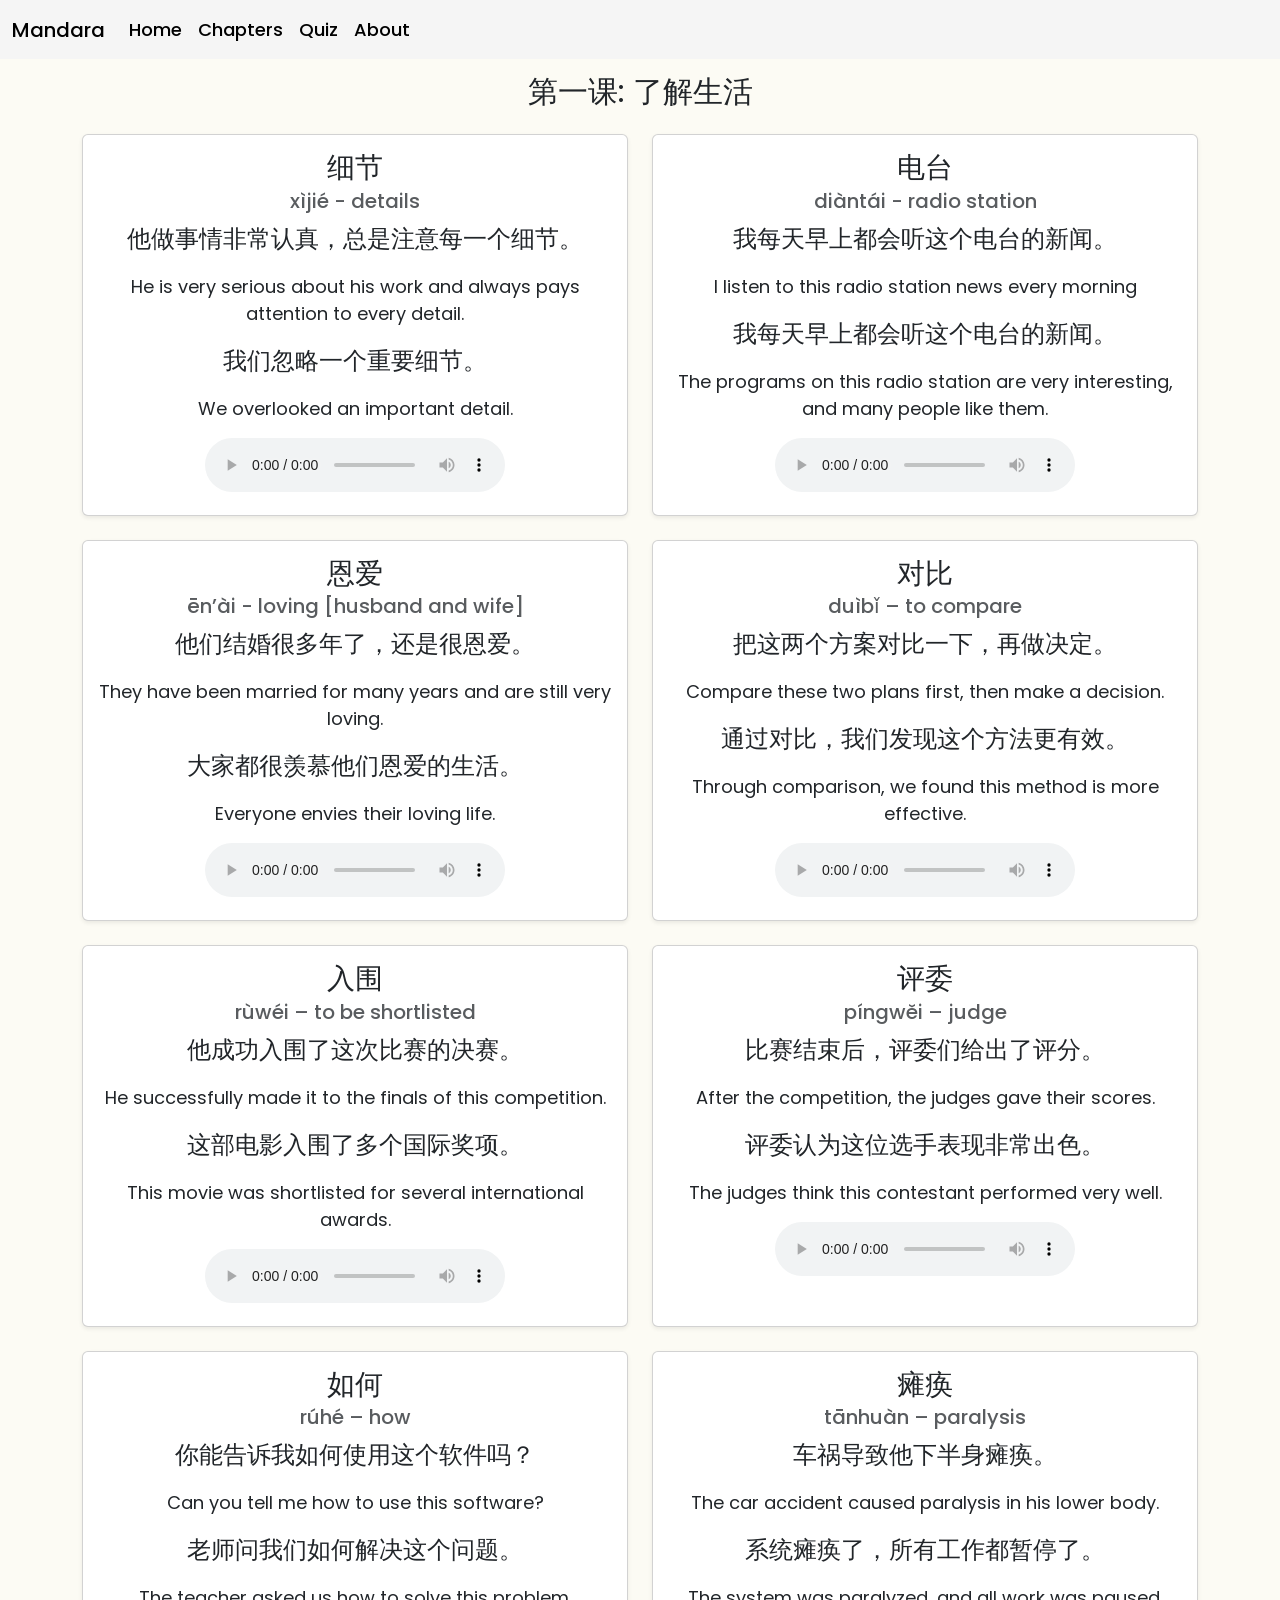
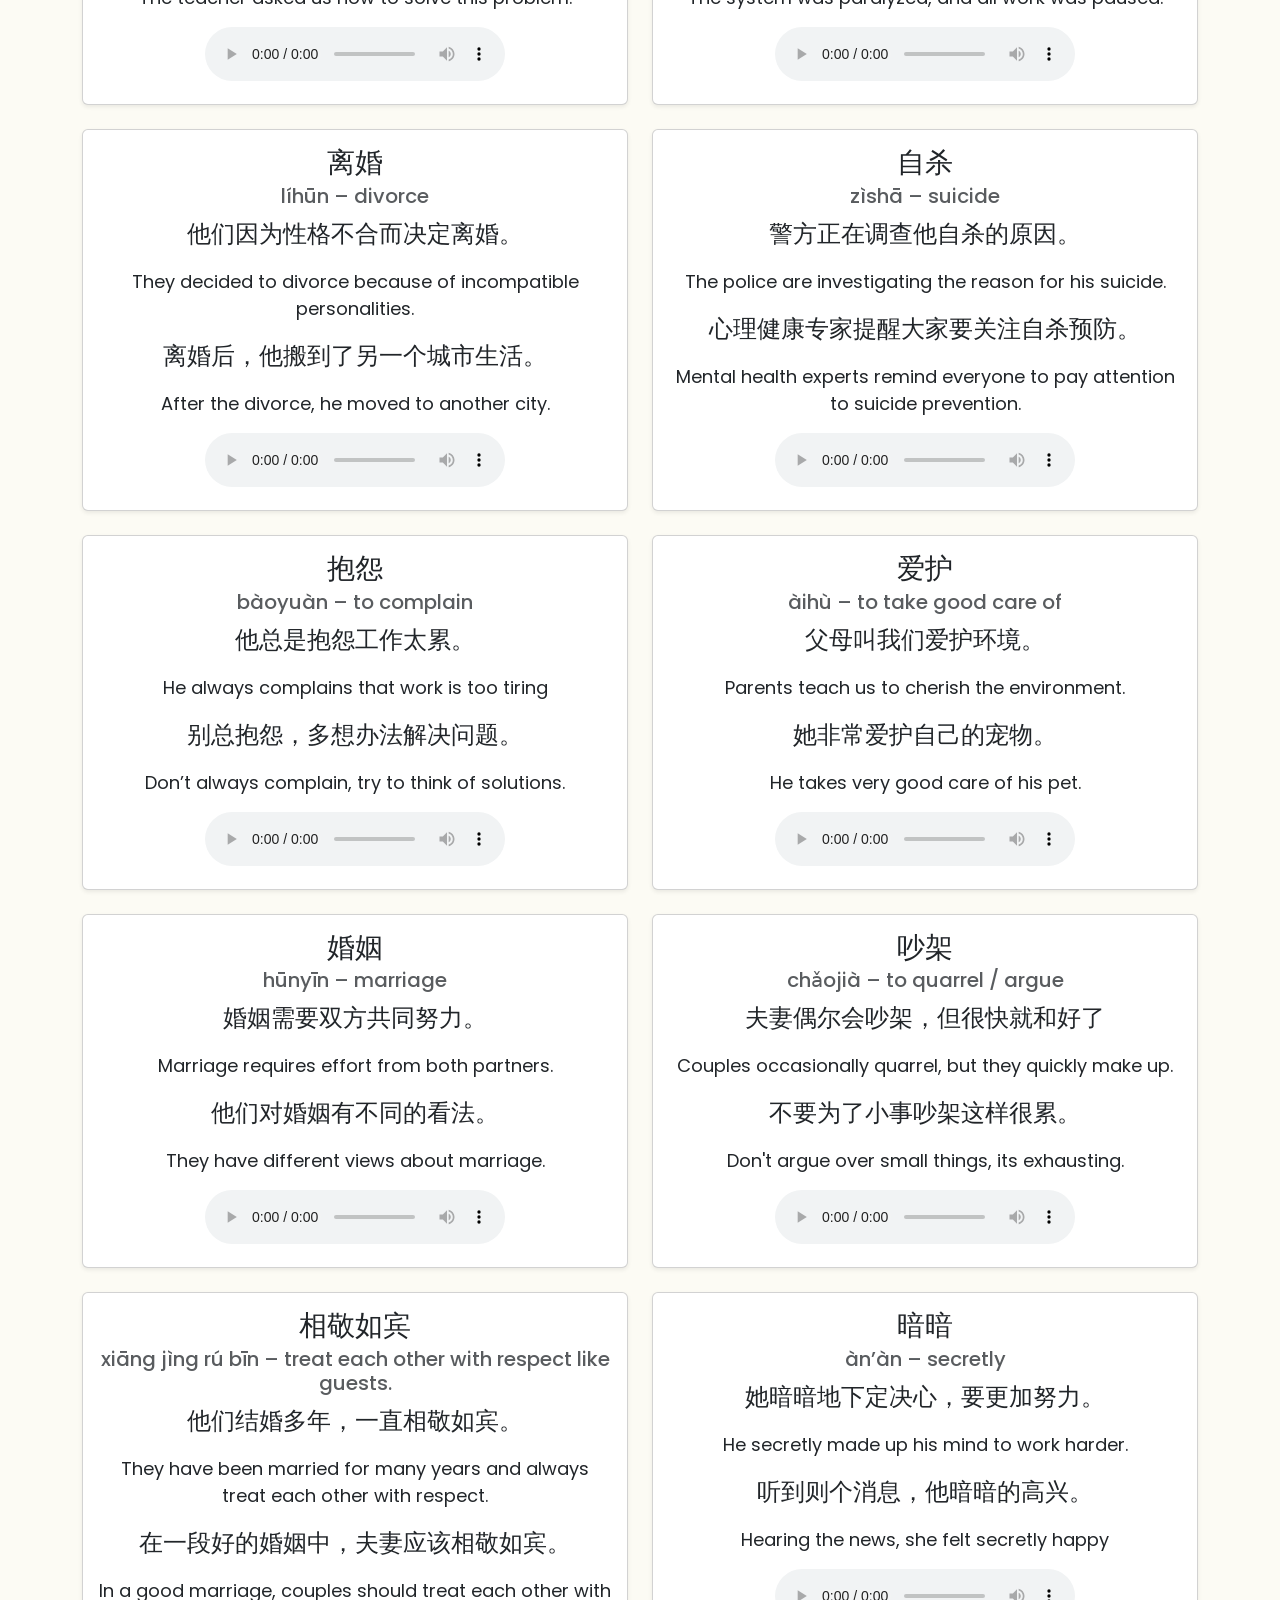
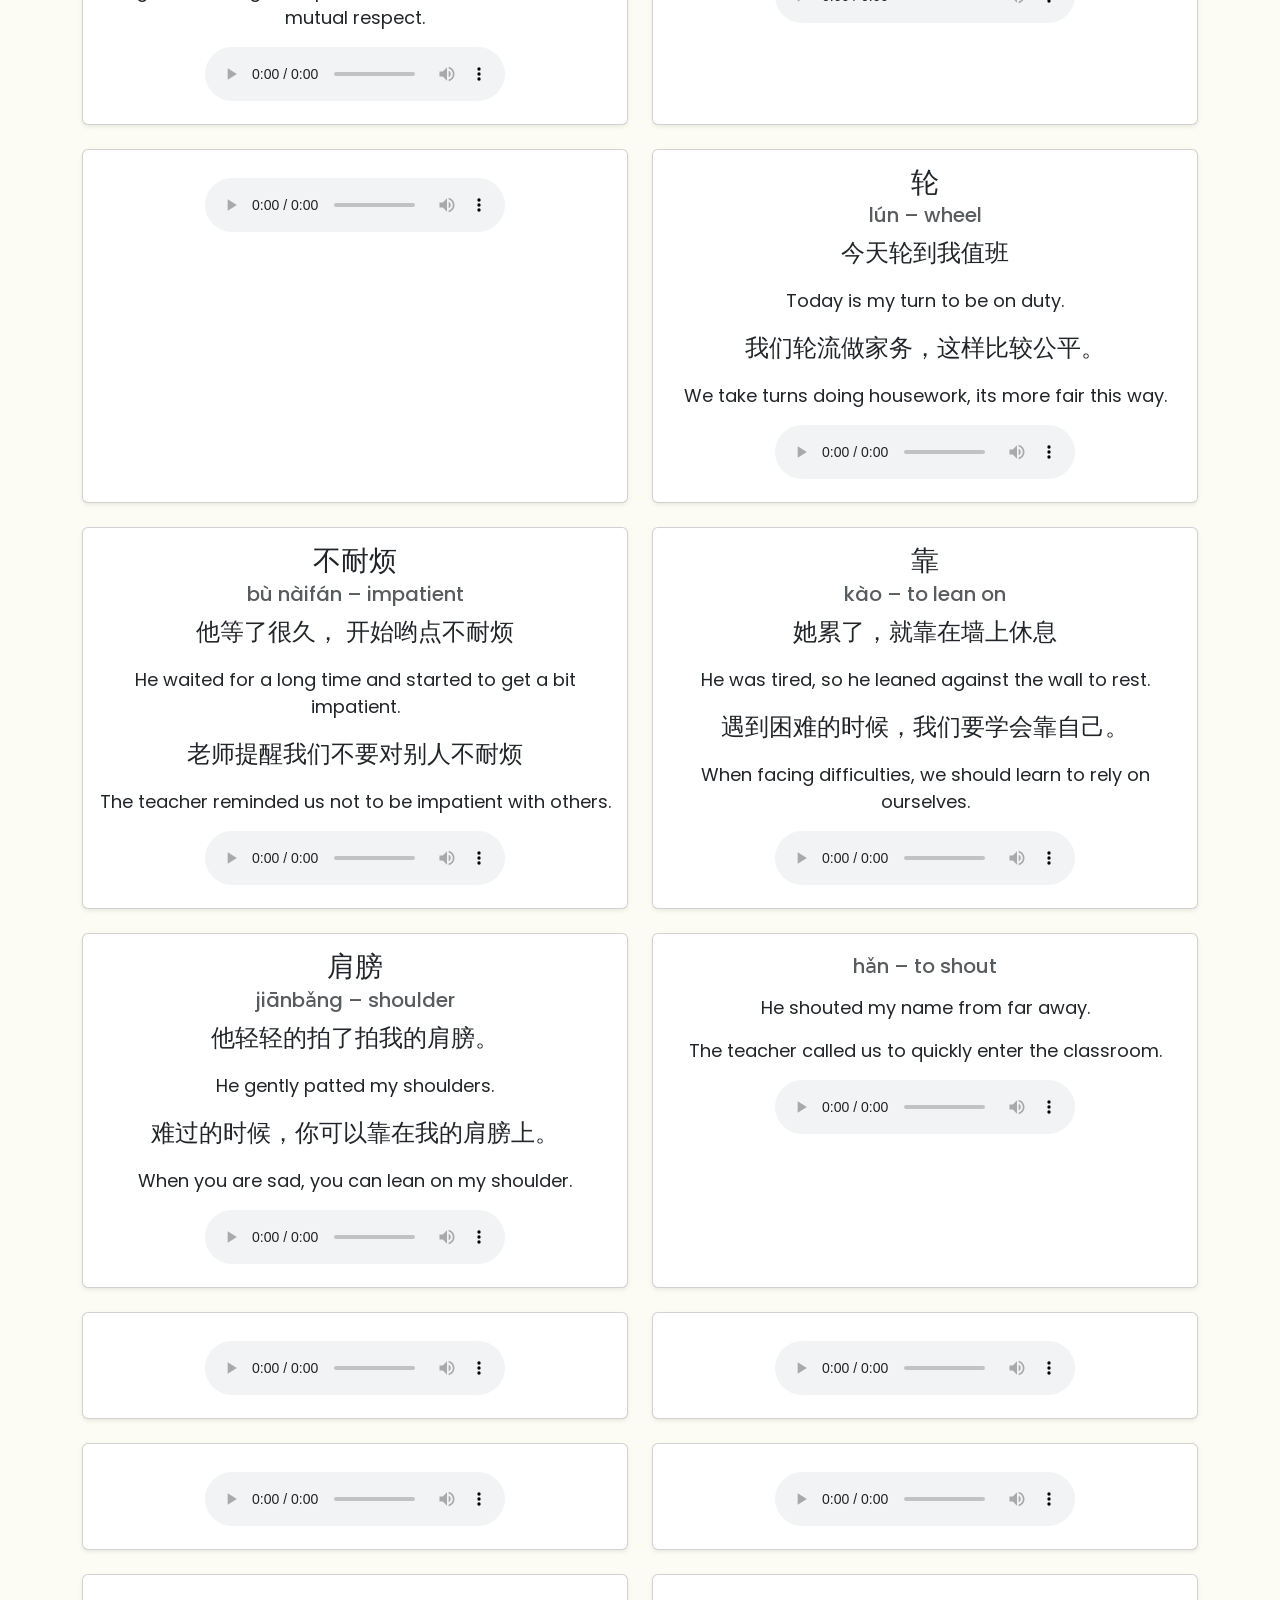
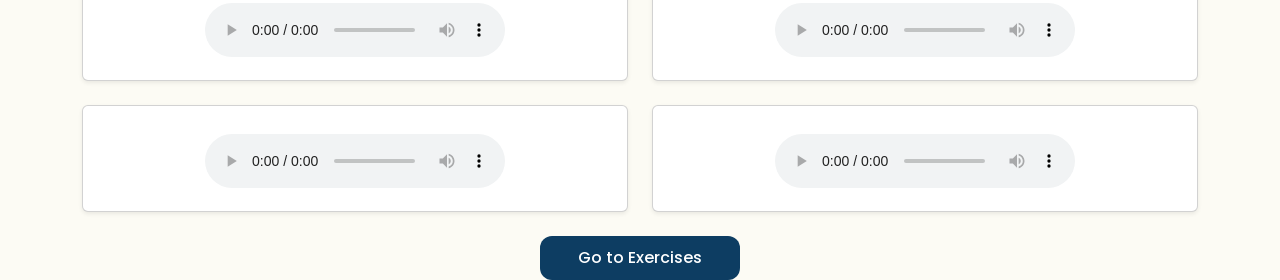
==== chapter one.html @ 46130cd1 "Initial commit" ====
<!DOCTYPE html>
<html lang="en">
<head>
    <meta charset="UTF-8">
    <meta name="viewport" content="width=device-width, initial-scale=1.0">
    <title>Chapter 1 | Mandara</title>
    <link rel="stylesheet" href="./style.css">
    <link href="https://cdn.jsdelivr.net/npm/bootstrap@5.3.8/dist/css/bootstrap.min.css" rel="stylesheet" 
    integrity="sha384-sRIl4kxILFvY47J16cr9ZwB07vP4J8+LH7qKQnuqkuIAvNWLzeN8tE5YBujZqJLB" crossorigin="anonymous">
    <link href="https://fonts.googleapis.com/css2?family=Noto+Sans+SC&display=swap" rel="stylesheet">
    <link href="https://fonts.googleapis.com/css2?family=Poppins:wght@400;500&display=swap" rel="stylesheet">
</head>
<body>

    <nav class="navbar navbar-expand-lg">
  <div class="container-fluid">
    <a class="navbar-brand" href="#">Mandara</a>
    <button class="navbar-toggler" type="button" data-bs-toggle="collapse" data-bs-target="#navbarNavAltMarkup" aria-controls="navbarNavAltMarkup" aria-expanded="false" aria-label="Toggle navigation">
      <span class="navbar-toggler-icon"></span>
    </button>
    <div class="collapse navbar-collapse" id="navbarNavAltMarkup">
      <div class="navbar-nav">
        <a class="nav-link active" aria-current="page" href="./main page.html">Home</a>
        <a class="nav-link" href="./Chapters page.html">Chapters</a>
        <a class="nav-link" href="#">Quiz</a>
        <a class="nav-link" href="#">About</a>
      </div>
    </div>
  </div>
</nav>

<h1 class = "chapter-title">第一课:  了解生活</h1>
    <div class="container my-4">
  <div class="row row-cols-1 row-cols-md-2 g-4">

    <!-- Card 1 -->
    <div class="col">
      <div class="card h-100 shadow-sm">
        <div class="card-body text-center">
          <h2 class="card-title hanzi">细节</h2>
          <h5 class="card-subtitle mb-2 text-muted">xìjié - details</h5>
          <p class="card-text">他做事情非常认真，总是注意每一个细节。</p>
          <p class="card-text translation">He is very serious about his work and always pays attention to every detail.</p>
          <p class="card-text">我们忽略一个重要细节。</p>
          <p class="card-text translation">We overlooked an important detail.</p>

          <audio controls>
            <source src="audio/lvxing.mp3" type="audio/mpeg">
          </audio>
        </div>
      </div>
    </div>

    <!-- Card 2 -->
    <div class="col">
      <div class="card h-100 shadow-sm">
        <div class="card-body text-center">
          <h2 class="card-title hanzi">电台</h2>
          <h5 class="card-subtitle mb-2 text-muted">diàntái - radio station</h5>
          <p class="card-text">我每天早上都会听这个电台的新闻。</p>
          <p class="card-text translation">I listen to this radio station news every morning</p>
          <p class="card-text">我每天早上都会听这个电台的新闻。</p>
          <p class="card-text translation">The programs on this radio station are very interesting, and many people like them.</p>
          <audio controls>
            <source src="audio/pengyou.mp3" type="audio/mpeg">
          </audio>
        </div>
      </div>
    </div>

    <div class="col">
      <div class="card h-100 shadow-sm">
        <div class="card-body text-center">
          <h2 class="card-title hanzi">恩爱</h2>
          <h5 class="card-subtitle mb-2 text-muted">ēn’ài - loving [husband and wife]</h5>
          <p class="card-text">他们结婚很多年了，还是很恩爱。</p>
          <p class="card-text translation">They have been married for many years and are still very loving.</p>
          <p class="card-text">大家都很羡慕他们恩爱的生活。</p>
          <p class="card-text translation">Everyone envies their loving life.</p>
          <audio controls>
            <source src="audio/pengyou.mp3" type="audio/mpeg">
          </audio>
        </div>
      </div>
    </div>

    <div class="col">
      <div class="card h-100 shadow-sm">
        <div class="card-body text-center">
          <h2 class="card-title hanzi">对比</h2>
          <h5 class="card-subtitle mb-2 text-muted">duìbǐ – to compare</h5>
          <p class="card-text">把这两个方案对比一下，再做决定。</p>
          <p class="card-text translation">Compare these two plans first, then make a decision.</p>
          <p class="card-text">通过对比，我们发现这个方法更有效。</p>
          <p class="card-text translation">Through comparison, we found this method is more effective.</p>
          <audio controls>
            <source src="audio/pengyou.mp3" type="audio/mpeg">
          </audio>
        </div>
      </div>
    </div>

    <div class="col">
      <div class="card h-100 shadow-sm">
        <div class="card-body text-center">
          <h2 class="card-title hanzi">入围</h2>
          <h5 class="card-subtitle mb-2 text-muted">rùwéi – to be shortlisted</h5>
          <p class="card-text">他成功入围了这次比赛的决赛。</p>
          <p class="card-text translation">He successfully made it to the finals of this competition.</p>
          <p class="card-text">这部电影入围了多个国际奖项。</p>
          <p class="card-text translation">This movie was shortlisted for several international awards.</p>
          <audio controls>
            <source src="audio/pengyou.mp3" type="audio/mpeg">
          </audio>
        </div>
      </div>
    </div>

    <div class="col">
      <div class="card h-100 shadow-sm">
        <div class="card-body text-center">
          <h2 class="card-title hanzi">评委</h2>
          <h5 class="card-subtitle mb-2 text-muted">píngwěi – judge</h5>
          <p class="card-text">比赛结束后，评委们给出了评分。</p>
          <p class="card-text translation">After the competition, the judges gave their scores.</p>
          <p class="card-text">评委认为这位选手表现非常出色。</p>
          <p class="card-text translation">The judges think this contestant performed very well.</p>
          <audio controls>
            <source src="audio/pengyou.mp3" type="audio/mpeg">
          </audio>
        </div>
      </div>
    </div>

    <div class="col">
      <div class="card h-100 shadow-sm">
        <div class="card-body text-center">
          <h2 class="card-title hanzi">如何</h2>
          <h5 class="card-subtitle mb-2 text-muted">rúhé – how</h5>
          <p class="card-text">你能告诉我如何使用这个软件吗？</p>
          <p class="card-text translation">Can you tell me how to use this software?</p>
          <p class="card-text">老师问我们如何解决这个问题。</p>
          <p class="card-text translation">The teacher asked us how to solve this problem.</p>
          <audio controls>
            <source src="audio/pengyou.mp3" type="audio/mpeg">
          </audio>
        </div>
      </div>
    </div>

    <div class="col">
      <div class="card h-100 shadow-sm">
        <div class="card-body text-center">
          <h2 class="card-title hanzi">瘫痪</h2>
          <h5 class="card-subtitle mb-2 text-muted">tānhuàn – paralysis</h5>
          <p class="card-text">车祸导致他下半身瘫痪。</p>
          <p class="card-text translation">The car accident caused paralysis in his lower body.</p>
          <p class="card-text">系统瘫痪了，所有工作都暂停了。</p>
          <p class="card-text translation">The system was paralyzed, and all work was paused.</p>
          <audio controls>
            <source src="audio/pengyou.mp3" type="audio/mpeg">
          </audio>
        </div>
      </div>
    </div>

    <div class="col">
      <div class="card h-100 shadow-sm">
        <div class="card-body text-center">
          <h2 class="card-title hanzi">离婚</h2>
          <h5 class="card-subtitle mb-2 text-muted">líhūn – divorce</h5>
          <p class="card-text">他们因为性格不合而决定离婚。</p>
          <p class="card-text translation">They decided to divorce because of incompatible personalities.</p>
          <p class="card-text">离婚后，他搬到了另一个城市生活。</p>
          <p class="card-text translation">After the divorce, he moved to another city.</p>
          <audio controls>
            <source src="audio/pengyou.mp3" type="audio/mpeg">
          </audio>
        </div>
      </div>
    </div>

    <div class="col">
      <div class="card h-100 shadow-sm">
        <div class="card-body text-center">
          <h2 class="card-title hanzi">自杀</h2>
          <h5 class="card-subtitle mb-2 text-muted">zìshā – suicide</h5>
          <p class="card-text">警方正在调查他自杀的原因。</p>
          <p class="card-text translation">The police are investigating the reason for his suicide.</p>
          <p class="card-text">心理健康专家提醒大家要关注自杀预防。</p>
          <p class="card-text translation">Mental health experts remind everyone to pay attention to suicide prevention.</p>
          <audio controls>
            <source src="audio/pengyou.mp3" type="audio/mpeg">
          </audio>
        </div>
      </div>
    </div>

    <div class="col">
      <div class="card h-100 shadow-sm">
        <div class="card-body text-center">
          <h2 class="card-title hanzi">抱怨</h2>
          <h5 class="card-subtitle mb-2 text-muted">bàoyuàn – to complain</h5>
          <p class="card-text">他总是抱怨工作太累。</p>
          <p class="card-text translation">He always complains that work is too tiring</p>
          <p class="card-text">别总抱怨，多想办法解决问题。</p>
          <p class="card-text translation">Don’t always complain, try to think of solutions.</p>
          <audio controls>
            <source src="audio/pengyou.mp3" type="audio/mpeg">
          </audio>
        </div>
      </div>
    </div>

    <div class="col">
      <div class="card h-100 shadow-sm">
        <div class="card-body text-center">
          <h2 class="card-title hanzi">爱护</h2>
          <h5 class="card-subtitle mb-2 text-muted">àihù – to take good care of</h5>
          <p class="card-text">父母叫我们爱护环境。</p>
          <p class="card-text translation">Parents teach us to cherish the environment.</p>
          <p class="card-text">她非常爱护自己的宠物。</p>
          <p class="card-text translation">He takes very good care of his pet.</p>
          <audio controls>
            <source src="audio/pengyou.mp3" type="audio/mpeg">
          </audio>
        </div>
      </div>
    </div>

    <div class="col">
      <div class="card h-100 shadow-sm">
        <div class="card-body text-center">
          <h2 class="card-title hanzi">婚姻</h2>
          <h5 class="card-subtitle mb-2 text-muted">hūnyīn – marriage</h5>
          <p class="card-text">婚姻需要双方共同努力。</p>
          <p class="card-text translation">Marriage requires effort from both partners.</p>
          <p class="card-text">他们对婚姻有不同的看法。</p>
          <p class="card-text translation">They have different views about marriage.</p>
          <audio controls>
            <source src="audio/pengyou.mp3" type="audio/mpeg">
          </audio>
        </div>
      </div>
    </div>

    <div class="col">
      <div class="card h-100 shadow-sm">
        <div class="card-body text-center">
          <h2 class="card-title hanzi">吵架</h2>
          <h5 class="card-subtitle mb-2 text-muted">chǎojià – to quarrel / argue</h5>
          <p class="card-text">夫妻偶尔会吵架，但很快就和好了</p>
          <p class="card-text translation">Couples occasionally quarrel, but they quickly make up.</p>
          <p class="card-text">不要为了小事吵架这样很累。</p>
          <p class="card-text translation">Don't argue over small things, its exhausting.</p>
          <audio controls>
            <source src="audio/pengyou.mp3" type="audio/mpeg">
          </audio>
        </div>
      </div>
    </div>

    <div class="col">
      <div class="card h-100 shadow-sm">
        <div class="card-body text-center">
          <h2 class="card-title hanzi">相敬如宾</h2>
          <h5 class="card-subtitle mb-2 text-muted">xiāng jìng rú bīn – treat each other with respect like guests.</h5>
          <p class="card-text">他们结婚多年，一直相敬如宾。</p>
          <p class="card-text translation">They have been married for many years and always treat each other with respect.</p>
          <p class="card-text">在一段好的婚姻中，夫妻应该相敬如宾。</p>
          <p class="card-text translation">In a good marriage, couples should treat each other with mutual respect.</p>
          <audio controls>
            <source src="audio/pengyou.mp3" type="audio/mpeg">
          </audio>
        </div>
      </div>
    </div>

    <div class="col">
      <div class="card h-100 shadow-sm">
        <div class="card-body text-center">
          <h2 class="card-title hanzi">暗暗</h2>
          <h5 class="card-subtitle mb-2 text-muted">àn’àn – secretly</h5>
          <p class="card-text">她暗暗地下定决心，要更加努力。</p>
          <p class="card-text translation">He secretly made up his mind to work harder.</p>
          <p class="card-text">听到则个消息，他暗暗的高兴。</p>
          <p class="card-text translation">Hearing the news, she felt secretly happy</p>
          <audio controls>
            <source src="audio/pengyou.mp3" type="audio/mpeg">
          </audio>
        </div>
      </div>
    </div>

    <div class="col">
      <div class="card h-100 shadow-sm">
        <div class="card-body text-center">
          <h2 class="card-title hanzi"></h2>
          <h5 class="card-subtitle mb-2 text-muted"></h5>
          <p class="card-text"></p>
          <p class="card-text translation"></p>
          <p class="card-text"></p>
          <p class="card-text translation"></p>
          <audio controls>
            <source src="audio/pengyou.mp3" type="audio/mpeg">
          </audio>
        </div>
      </div>
    </div>

    <div class="col">
      <div class="card h-100 shadow-sm">
        <div class="card-body text-center">
          <h2 class="card-title hanzi">轮</h2>
          <h5 class="card-subtitle mb-2 text-muted">lún – wheel</h5>
          <p class="card-text">今天轮到我值班</p>
          <p class="card-text translation">Today is my turn to be on duty.</p>
          <p class="card-text">我们轮流做家务，这样比较公平。</p>
          <p class="card-text translation">We take turns doing housework, its more fair this way.</p>
          <audio controls>
            <source src="audio/pengyou.mp3" type="audio/mpeg">
          </audio>
        </div>
      </div>
    </div>

    <div class="col">
      <div class="card h-100 shadow-sm">
        <div class="card-body text-center">
          <h2 class="card-title hanzi">不耐烦</h2>
          <h5 class="card-subtitle mb-2 text-muted">bù nàifán – impatient</h5>
          <p class="card-text">他等了很久， 开始哟点不耐烦</p>
          <p class="card-text translation">He waited for a long time and started to get a bit impatient.</p>
          <p class="card-text">老师提醒我们不要对别人不耐烦</p>
          <p class="card-text translation">The teacher reminded us not to be impatient with others.</p>
          <audio controls>
            <source src="audio/pengyou.mp3" type="audio/mpeg">
          </audio>
        </div>
      </div>
    </div>

    <div class="col">
      <div class="card h-100 shadow-sm">
        <div class="card-body text-center">
          <h2 class="card-title hanzi">靠</h2>
          <h5 class="card-subtitle mb-2 text-muted">kào – to lean on</h5>
          <p class="card-text">她累了，就靠在墙上休息</p>
          <p class="card-text translation">He was tired, so he leaned against the wall to rest.</p>
          <p class="card-text">遇到困难的时候，我们要学会靠自己。</p>
          <p class="card-text translation">When facing difficulties, we should learn to rely on ourselves.</p>
          <audio controls>
            <source src="audio/pengyou.mp3" type="audio/mpeg">
          </audio>
        </div>
      </div>
    </div>

    <div class="col">
      <div class="card h-100 shadow-sm">
        <div class="card-body text-center">
          <h2 class="card-title hanzi">肩膀</h2>
          <h5 class="card-subtitle mb-2 text-muted">jiānbǎng – shoulder</h5>
          <p class="card-text">他轻轻的拍了拍我的肩膀。</p>
          <p class="card-text translation">He gently patted my shoulders.</p>
          <p class="card-text">难过的时候，你可以靠在我的肩膀上。</p>
          <p class="card-text translation">When you are sad, you can lean on my shoulder.</p>
          <audio controls>
            <source src="audio/pengyou.mp3" type="audio/mpeg">
          </audio>
        </div>
      </div>
    </div>

    <div class="col">
      <div class="card h-100 shadow-sm">
        <div class="card-body text-center">
          <h2 class="card-title hanzi"></h2>
          <h5 class="card-subtitle mb-2 text-muted">hǎn – to shout</h5>
          <p class="card-text"></p>
          <p class="card-text translation">He shouted my name from far away.</p>
          <p class="card-text"></p>
          <p class="card-text translation">The teacher called us to quickly enter the classroom. </p>
          <audio controls>
            <source src="audio/pengyou.mp3" type="audio/mpeg">
          </audio>
        </div>
      </div>
    </div>

    <div class="col">
      <div class="card h-100 shadow-sm">
        <div class="card-body text-center">
          <h2 class="card-title hanzi"></h2>
          <h5 class="card-subtitle mb-2 text-muted"></h5>
          <p class="card-text"></p>
          <p class="card-text translation"></p>
          <p class="card-text"></p>
          <p class="card-text translation"></p>
          <audio controls>
            <source src="audio/pengyou.mp3" type="audio/mpeg">
          </audio>
        </div>
      </div>
    </div>

    <div class="col">
      <div class="card h-100 shadow-sm">
        <div class="card-body text-center">
          <h2 class="card-title hanzi"></h2>
          <h5 class="card-subtitle mb-2 text-muted"></h5>
          <p class="card-text"></p>
          <p class="card-text translation"></p>
          <p class="card-text"></p>
          <p class="card-text translation"></p>
          <audio controls>
            <source src="audio/pengyou.mp3" type="audio/mpeg">
          </audio>
        </div>
      </div>
    </div>

    <div class="col">
      <div class="card h-100 shadow-sm">
        <div class="card-body text-center">
          <h2 class="card-title hanzi"></h2>
          <h5 class="card-subtitle mb-2 text-muted"></h5>
          <p class="card-text"></p>
          <p class="card-text translation"></p>
          <p class="card-text"></p>
          <p class="card-text translation"></p>
          <audio controls>
            <source src="audio/pengyou.mp3" type="audio/mpeg">
          </audio>
        </div>
      </div>
    </div>

    <div class="col">
      <div class="card h-100 shadow-sm">
        <div class="card-body text-center">
          <h2 class="card-title hanzi"></h2>
          <h5 class="card-subtitle mb-2 text-muted"></h5>
          <p class="card-text"></p>
          <p class="card-text translation"></p>
          <p class="card-text"></p>
          <p class="card-text translation"></p>
          <audio controls>
            <source src="audio/pengyou.mp3" type="audio/mpeg">
          </audio>
        </div>
      </div>
    </div>

    <div class="col">
      <div class="card h-100 shadow-sm">
        <div class="card-body text-center">
          <h2 class="card-title hanzi"></h2>
          <h5 class="card-subtitle mb-2 text-muted"></h5>
          <p class="card-text"></p>
          <p class="card-text translation"></p>
          <p class="card-text"></p>
          <p class="card-text translation"></p>
          <audio controls>
            <source src="audio/pengyou.mp3" type="audio/mpeg">
          </audio>
        </div>
      </div>
    </div>

    <div class="col">
      <div class="card h-100 shadow-sm">
        <div class="card-body text-center">
          <h2 class="card-title hanzi"></h2>
          <h5 class="card-subtitle mb-2 text-muted"></h5>
          <p class="card-text"></p>
          <p class="card-text translation"></p>
          <p class="card-text"></p>
          <p class="card-text translation"></p>
          <audio controls>
            <source src="audio/pengyou.mp3" type="audio/mpeg">
          </audio>
        </div>
      </div>
    </div>

    <div class="col">
      <div class="card h-100 shadow-sm">
        <div class="card-body text-center">
          <h2 class="card-title hanzi"></h2>
          <h5 class="card-subtitle mb-2 text-muted"></h5>
          <p class="card-text"></p>
          <p class="card-text translation"></p>
          <p class="card-text"></p>
          <p class="card-text translation"></p>
          <audio controls>
            <source src="audio/pengyou.mp3" type="audio/mpeg">
          </audio>
        </div>
      </div>
    </div>

    <div class="col">
      <div class="card h-100 shadow-sm">
        <div class="card-body text-center">
          <h2 class="card-title hanzi"></h2>
          <h5 class="card-subtitle mb-2 text-muted"></h5>
          <p class="card-text"></p>
          <p class="card-text translation"></p>
          <p class="card-text"></p>
          <p class="card-text translation"></p>
          <audio controls>
            <source src="audio/pengyou.mp3" type="audio/mpeg">
          </audio>
        </div>
      </div>
    </div>


  </div>
</div>
<a href="Exercise 1.html" class = "go-button">Go to Exercises</a>
</body>
</html>
---- style.css ----
/* Hero Section */
body {
  font-family: 'Poppins', sans-serif;
  font-size: 16px;       /* readable size */
  line-height: 1.6;      /* good spacing */
  color: #333;           /* neutral text color */
  background-color: #fcfbf4 !important;
}

body, h1, h2, h3, h4, h5, h6, p, a, li, button {
  font-family: 'Poppins', sans-serif !important;
}

.navbar {
    background-color: whitesmoke;
    font-weight: 500;
    font-size: 18px;
}
.navbar .nav-link{
    color: black;
}

.hero-section {
  position: relative;
  width: 100%;
  height: 100vh; /* full viewport height */
  background-image: url('images/great-wall-among-mist.jpg.webp'); /* remove trailing slash */
  background-size: cover;       /* make image cover entire div */
  background-position: center;  /* center the image */
  background-repeat: no-repeat; /* avoid repetition */
  text-align: center;
  padding: 2rem;
  color: white;
}

/* Optional: dark overlay to make text more readable */
.hero-section::before {
  content: "";
  position: absolute;
  top: 0; left: 0; right: 0; bottom: 0;
  background: rgba(0, 0, 0, 0.5); /* adjust opacity */
  z-index: 0;
}

/* Ensure text and buttons are above overlay */
.hero-section * {
  position: relative;
  z-index: 1;
}

.card-img-top {
  height: 150px;          /* fixed height for all chapter images */
  width: 100%;            /* full width of card */
  object-fit: contain;    /* scale image proportionally to fit */
  padding: 10px;          /* optional spacing inside the card */
  background-color: #fcfbf4; /* optional: light background behind image */
}

.card:hover {
  transform: translateY(-5px);
  box-shadow: 0 8px 20px rgba(0,0,0,0.15);
  transition: transform 0.3s, box-shadow 0.3s;
}


.card-title{
    font-size: 28px;
}

.card-text{
    font-size: 24px;
}

.chapter-title{
    text-align: center;
    font-size: 30px;
    margin-top: 15px;
}

.translation{
  font-size: 18px;
}

.go-button {
  display: block;        /* so we can center it */
  width:200px;           /* small width */
  margin: 15px auto 0;   /* top margin + centered */
  padding: 10px 2px;        /* small padding */
  text-align: center;
  text-decoration: none;
  background: #0d3d62;
  color: white;
  border-radius: 12px;
  font-size: 16px;
  font-weight: 500;
  transition: 0.2s ease;
}

.go-button:hover {
  background: #4a90e2;
}

/* Question Card */
.question {
  margin: 30px auto;
  padding: 20px;
  border: 1px solid #ddd;
  border-radius: 10px;
  width: 90%;
  max-width: 500px;
  font-size: 20px;
  background-color: #fff;
  font-family: 'Poppins', sans-serif;
}

/* Radio buttons spacing */
.question label {
  display: block;
  margin-bottom: 8px;
  font-size: 16px;
  cursor: pointer;
}

/* Playful button */
button {
  background: #4d0efa;   /* soft blue */
  color: white;
  border: none;
  padding: 10px 18px;
  border-radius: 12px;
  font-weight: 500;
  font-size: 16px;
  cursor: pointer;
  transition: 0.2s ease;
  margin-top: 10px;
}

button:hover {
  background: #4a90e2;   /* darker on hover */
}

/* Result feedback */
.result {
  margin-top: 10px;
  font-weight: bold;
  font-size: 16px;
  color: #333;
}
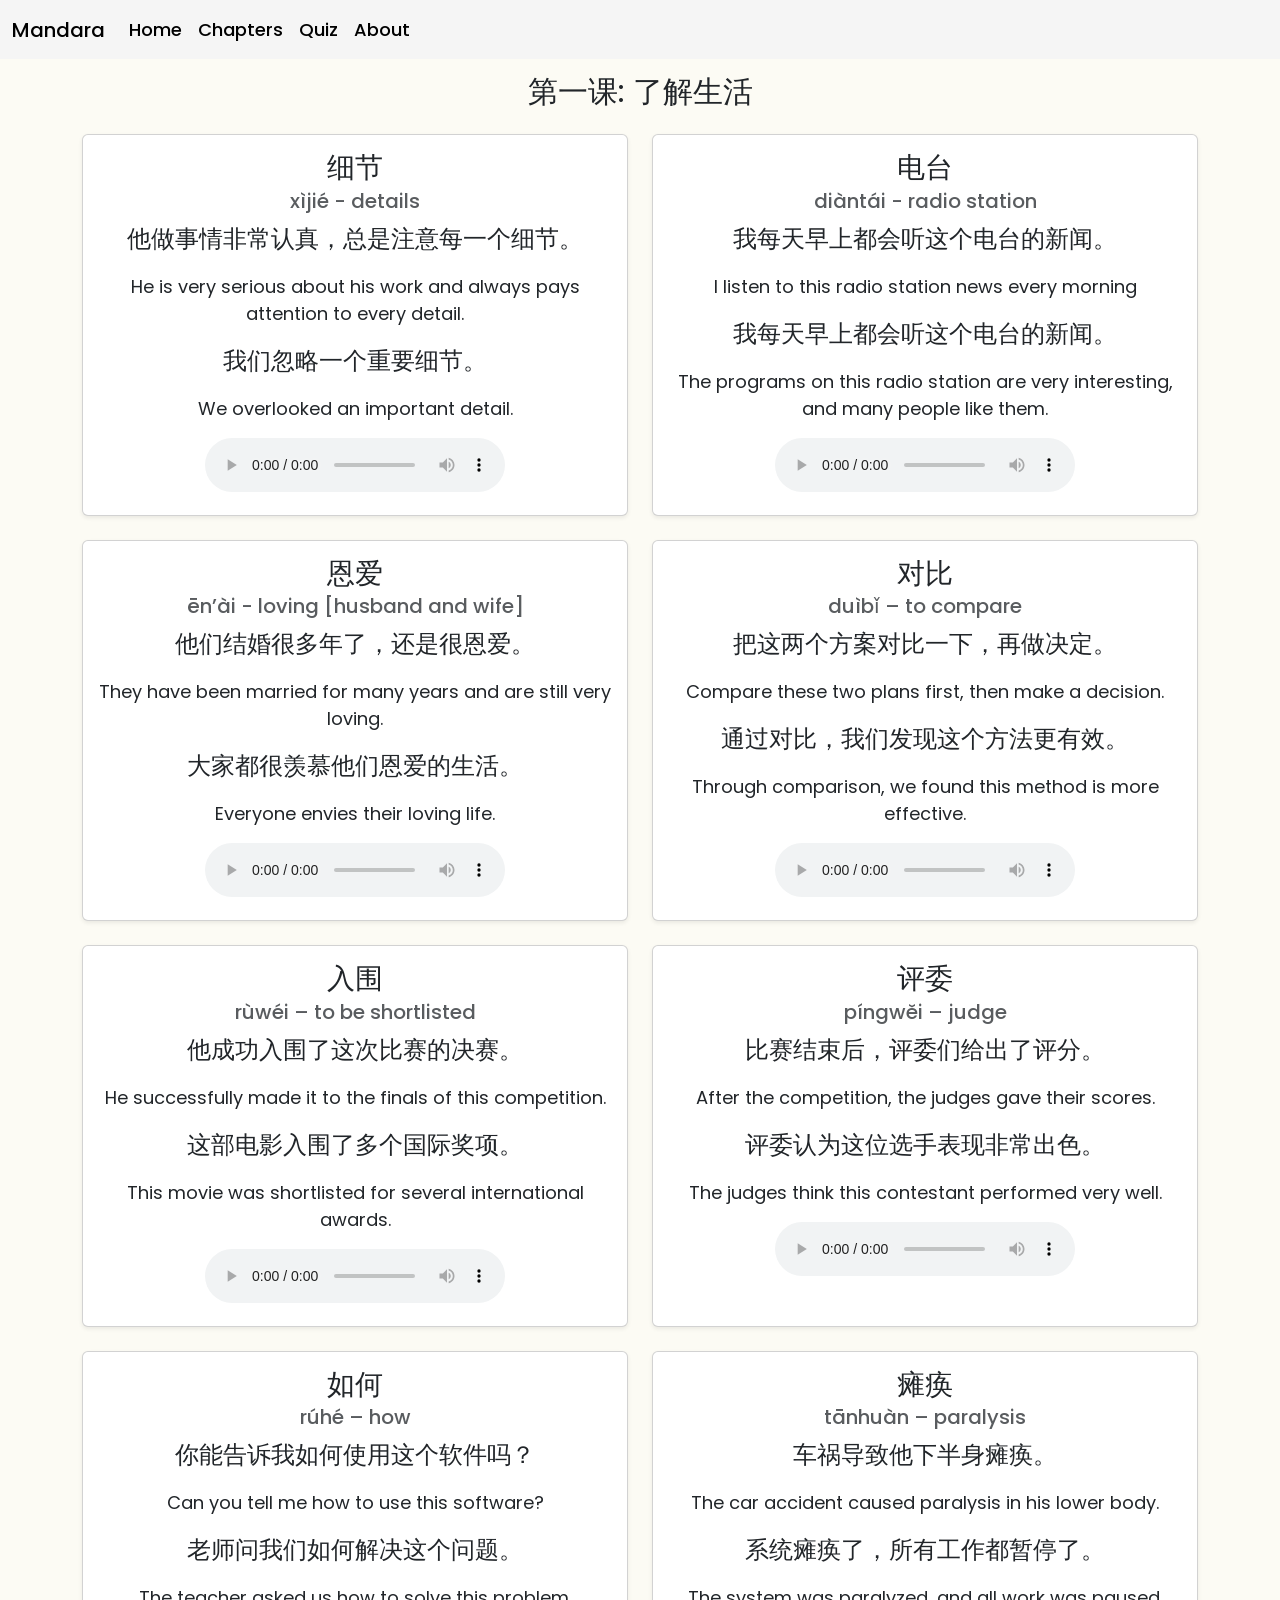
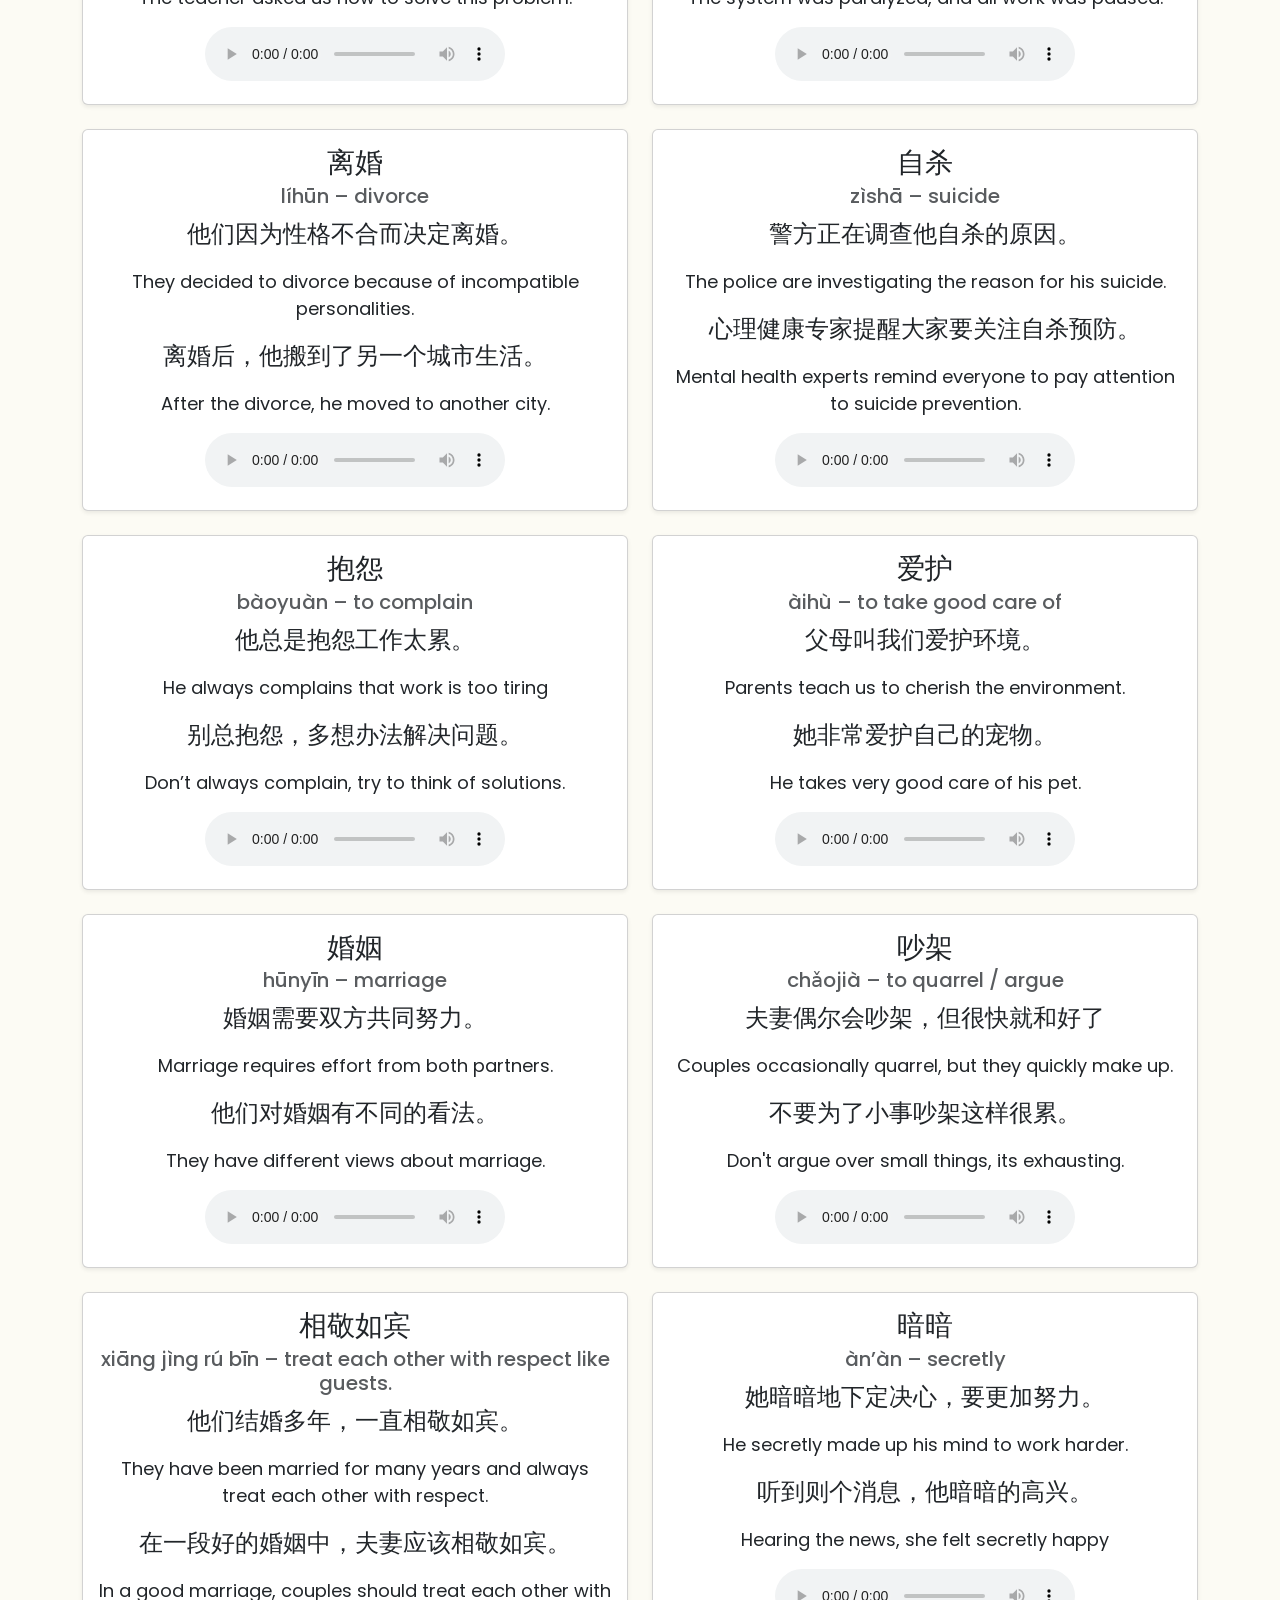
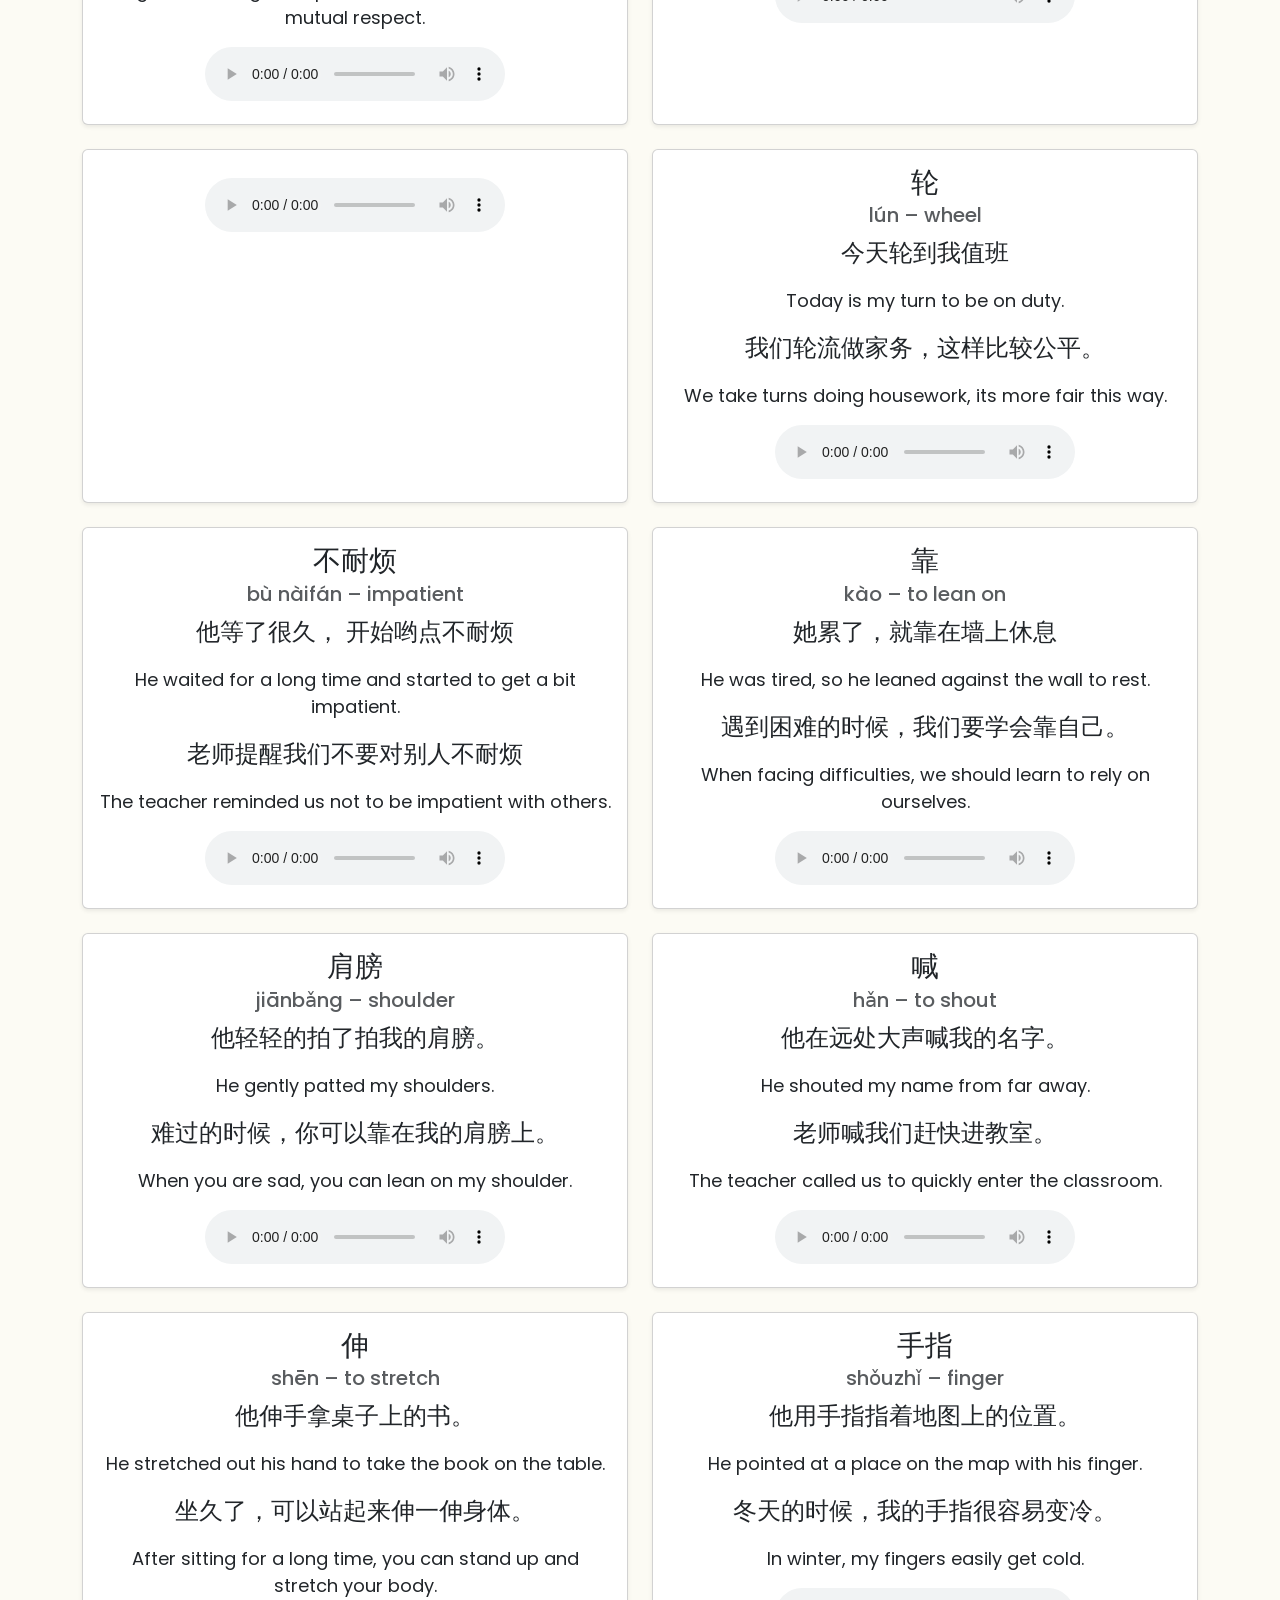
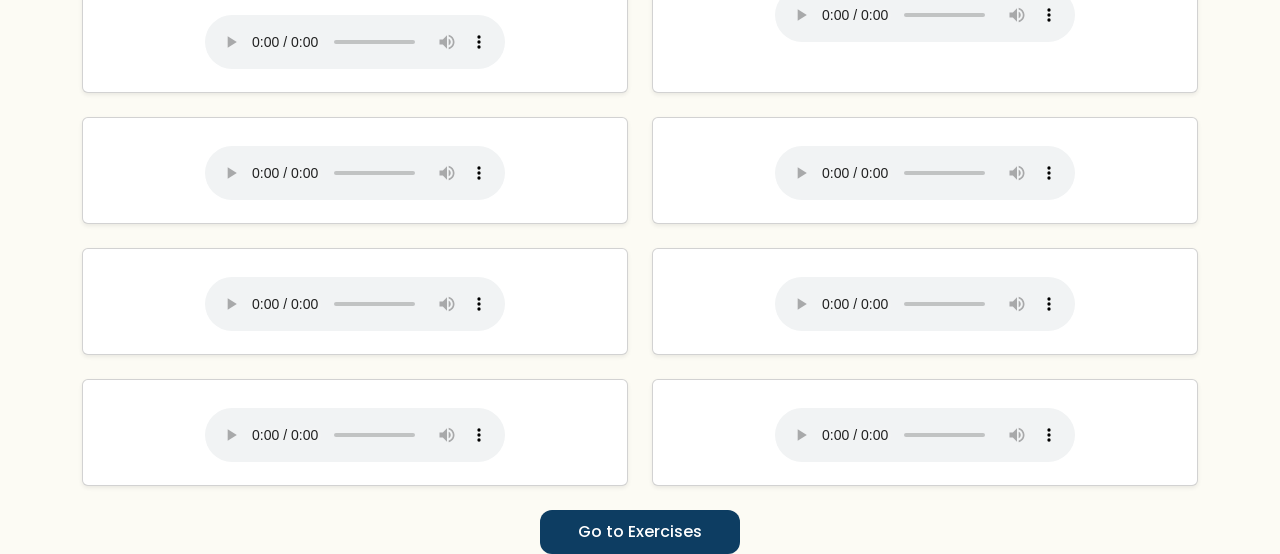
==== commit 447de366: "update vocab section" ====
--- a/chapter one.html
+++ b/chapter one.html
@@ -375,11 +375,11 @@
     <div class="col">
       <div class="card h-100 shadow-sm">
         <div class="card-body text-center">
-          <h2 class="card-title hanzi"></h2>
+          <h2 class="card-title hanzi">喊</h2>
           <h5 class="card-subtitle mb-2 text-muted">hǎn – to shout</h5>
-          <p class="card-text"></p>
+          <p class="card-text">他在远处大声喊我的名字。</p>
           <p class="card-text translation">He shouted my name from far away.</p>
-          <p class="card-text"></p>
+          <p class="card-text">老师喊我们赶快进教室。</p>
           <p class="card-text translation">The teacher called us to quickly enter the classroom. </p>
           <audio controls>
             <source src="audio/pengyou.mp3" type="audio/mpeg">
@@ -391,28 +391,28 @@
     <div class="col">
       <div class="card h-100 shadow-sm">
         <div class="card-body text-center">
-          <h2 class="card-title hanzi"></h2>
-          <h5 class="card-subtitle mb-2 text-muted"></h5>
-          <p class="card-text"></p>
-          <p class="card-text translation"></p>
-          <p class="card-text"></p>
-          <p class="card-text translation"></p>
-          <audio controls>
-            <source src="audio/pengyou.mp3" type="audio/mpeg">
-          </audio>
-        </div>
-      </div>
-    </div>
-
-    <div class="col">
-      <div class="card h-100 shadow-sm">
-        <div class="card-body text-center">
-          <h2 class="card-title hanzi"></h2>
-          <h5 class="card-subtitle mb-2 text-muted"></h5>
-          <p class="card-text"></p>
-          <p class="card-text translation"></p>
-          <p class="card-text"></p>
-          <p class="card-text translation"></p>
+          <h2 class="card-title hanzi">伸</h2>
+          <h5 class="card-subtitle mb-2 text-muted">shēn – to stretch</h5>
+          <p class="card-text">他伸手拿桌子上的书。</p>
+          <p class="card-text translation">He stretched out his hand to take the book on the table.</p>
+          <p class="card-text">坐久了，可以站起来伸一伸身体。</p>
+          <p class="card-text translation">After sitting for a long time, you can stand up and stretch your body.</p>
+          <audio controls>
+            <source src="audio/pengyou.mp3" type="audio/mpeg">
+          </audio>
+        </div>
+      </div>
+    </div>
+
+    <div class="col">
+      <div class="card h-100 shadow-sm">
+        <div class="card-body text-center">
+          <h2 class="card-title hanzi">手指</h2>
+          <h5 class="card-subtitle mb-2 text-muted">shǒuzhǐ – finger</h5>
+          <p class="card-text">他用手指指着地图上的位置。</p>
+          <p class="card-text translation">He pointed at a place on the map with his finger.</p>
+          <p class="card-text">冬天的时候，我的手指很容易变冷。</p>
+          <p class="card-text translation">In winter, my fingers easily get cold.</p>
           <audio controls>
             <source src="audio/pengyou.mp3" type="audio/mpeg">
           </audio>
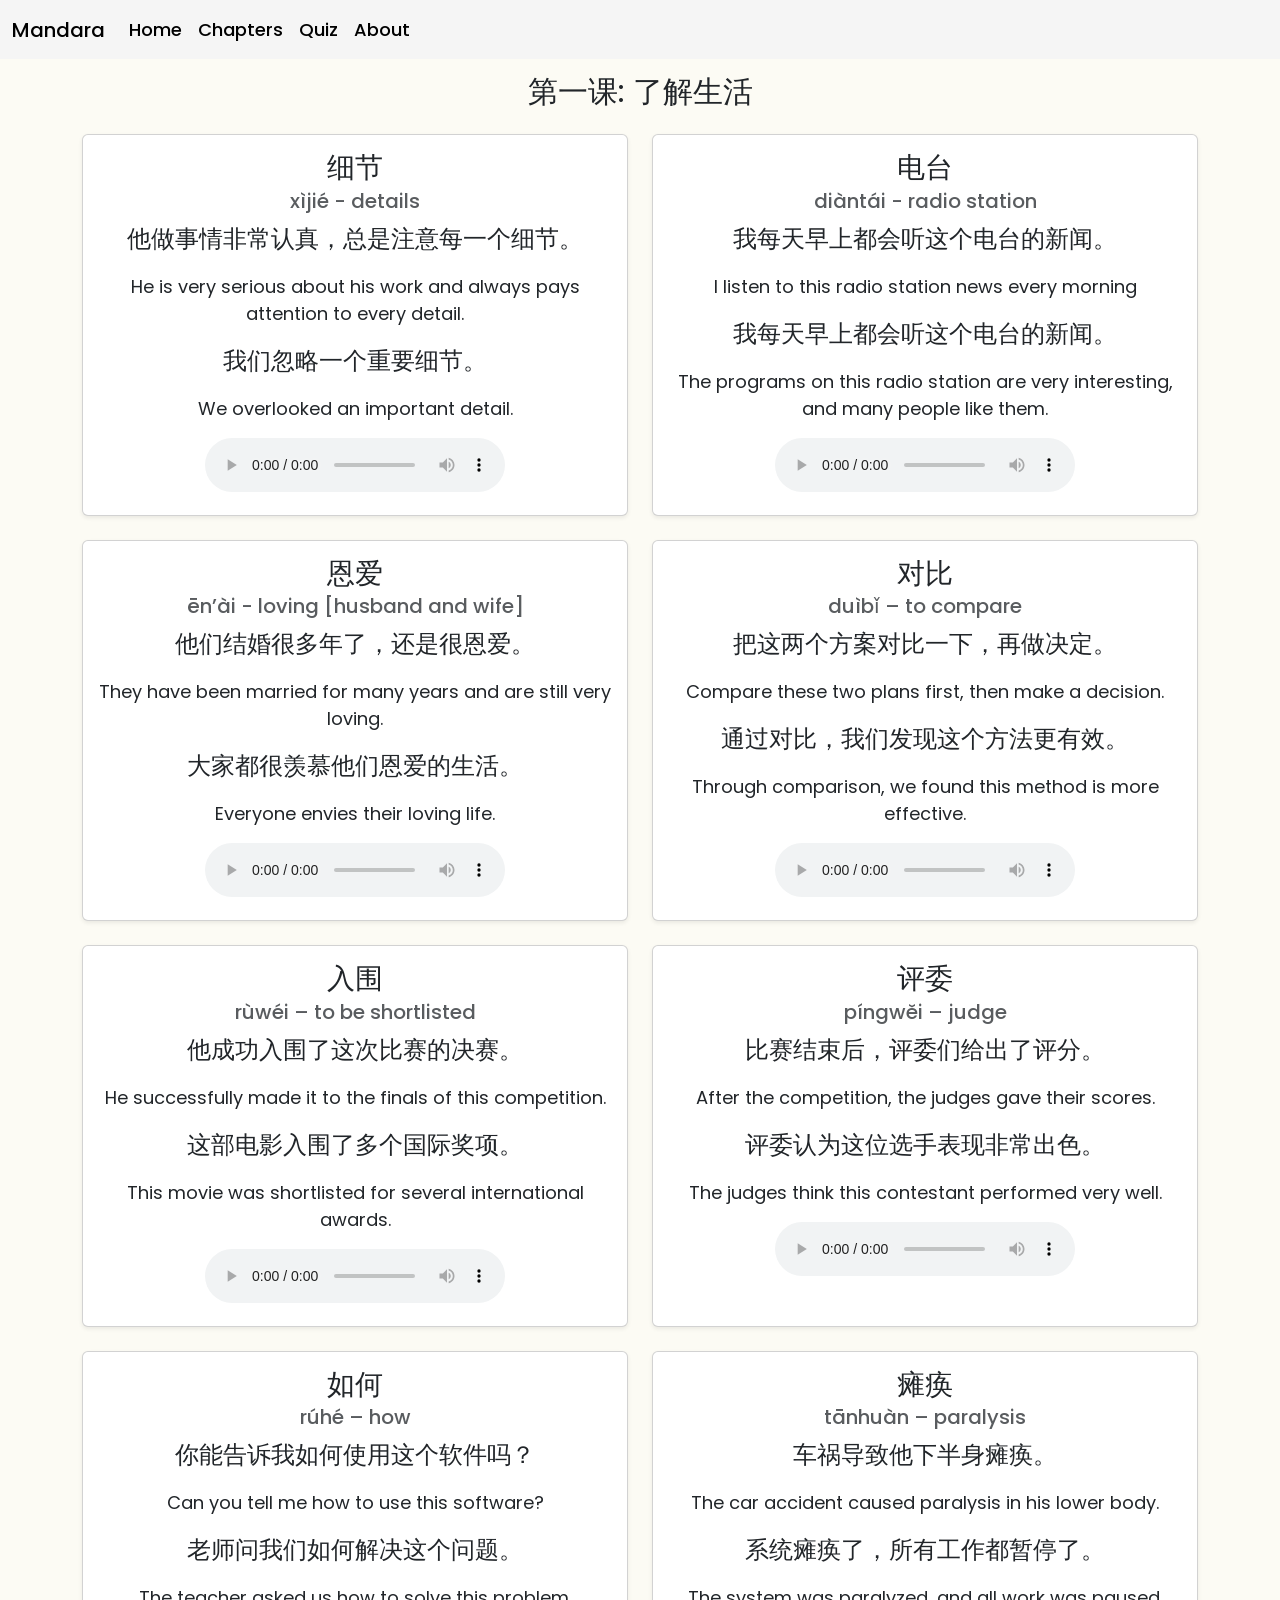
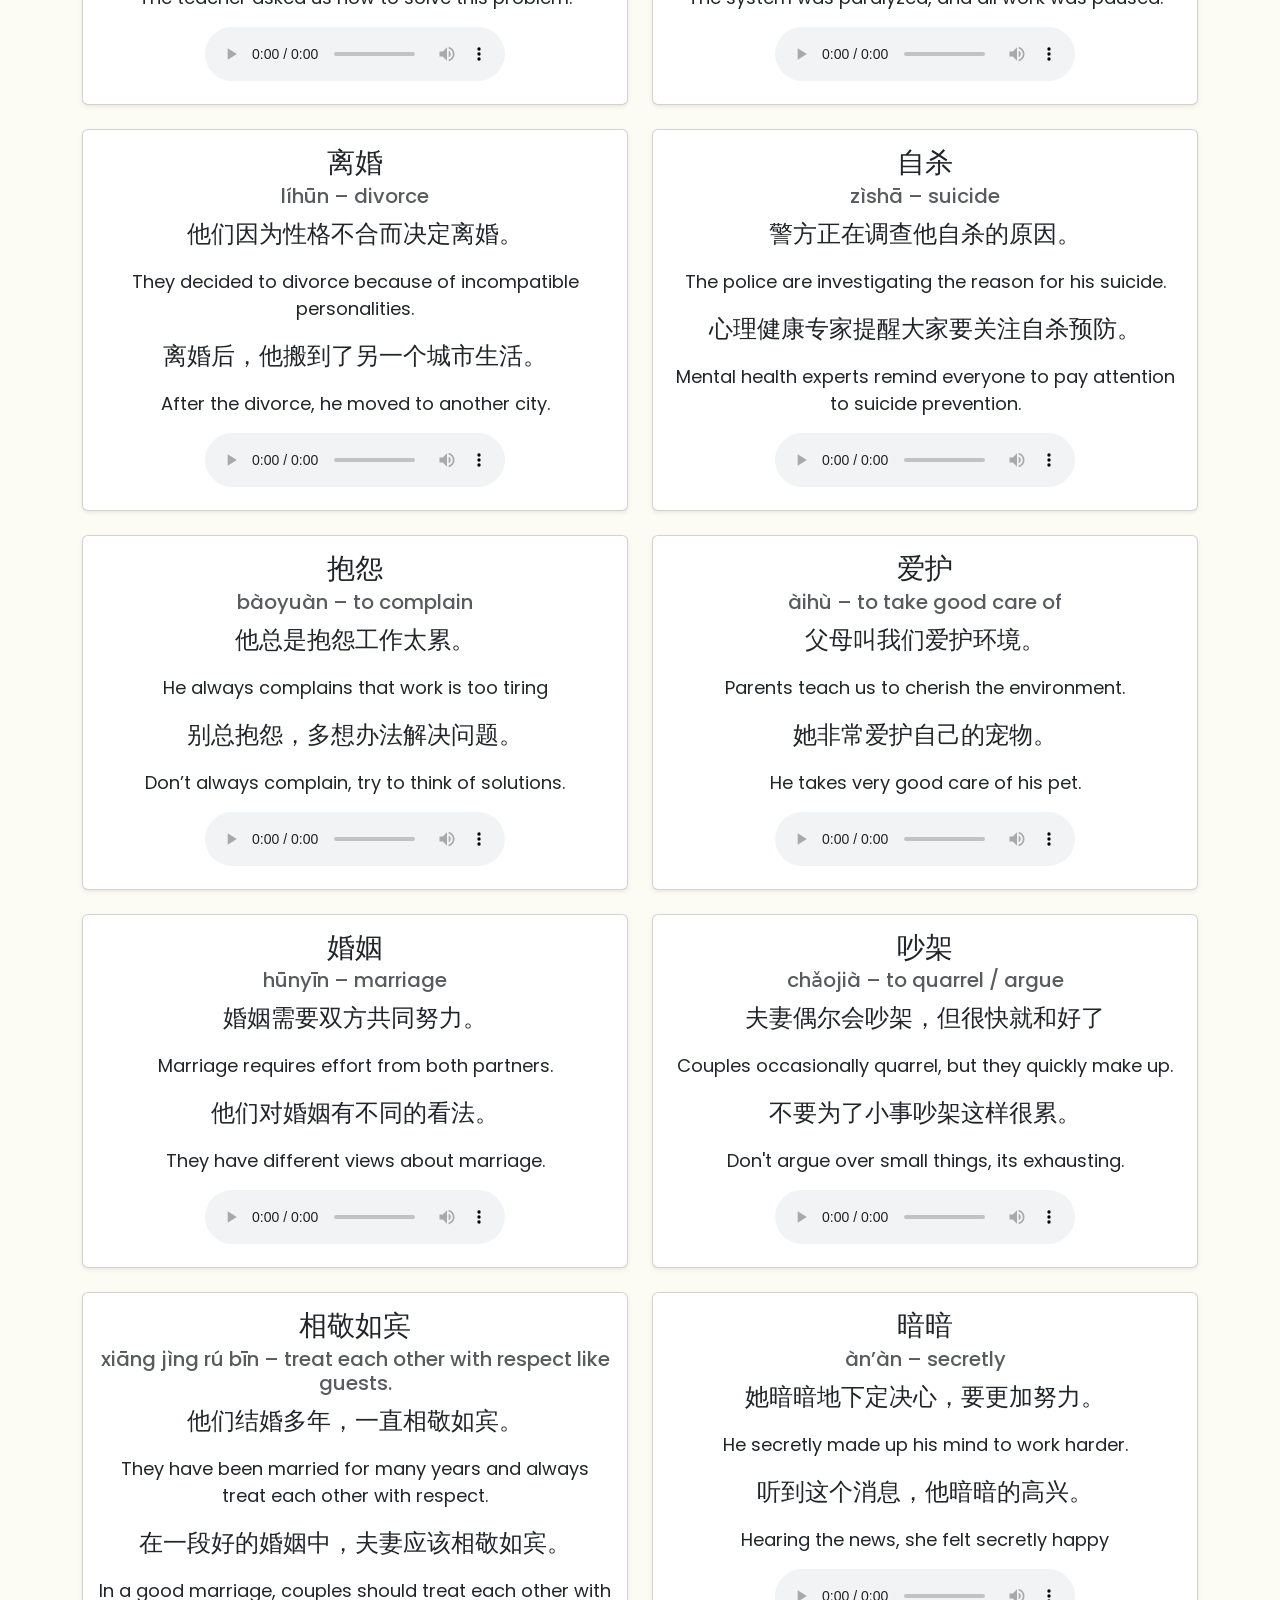
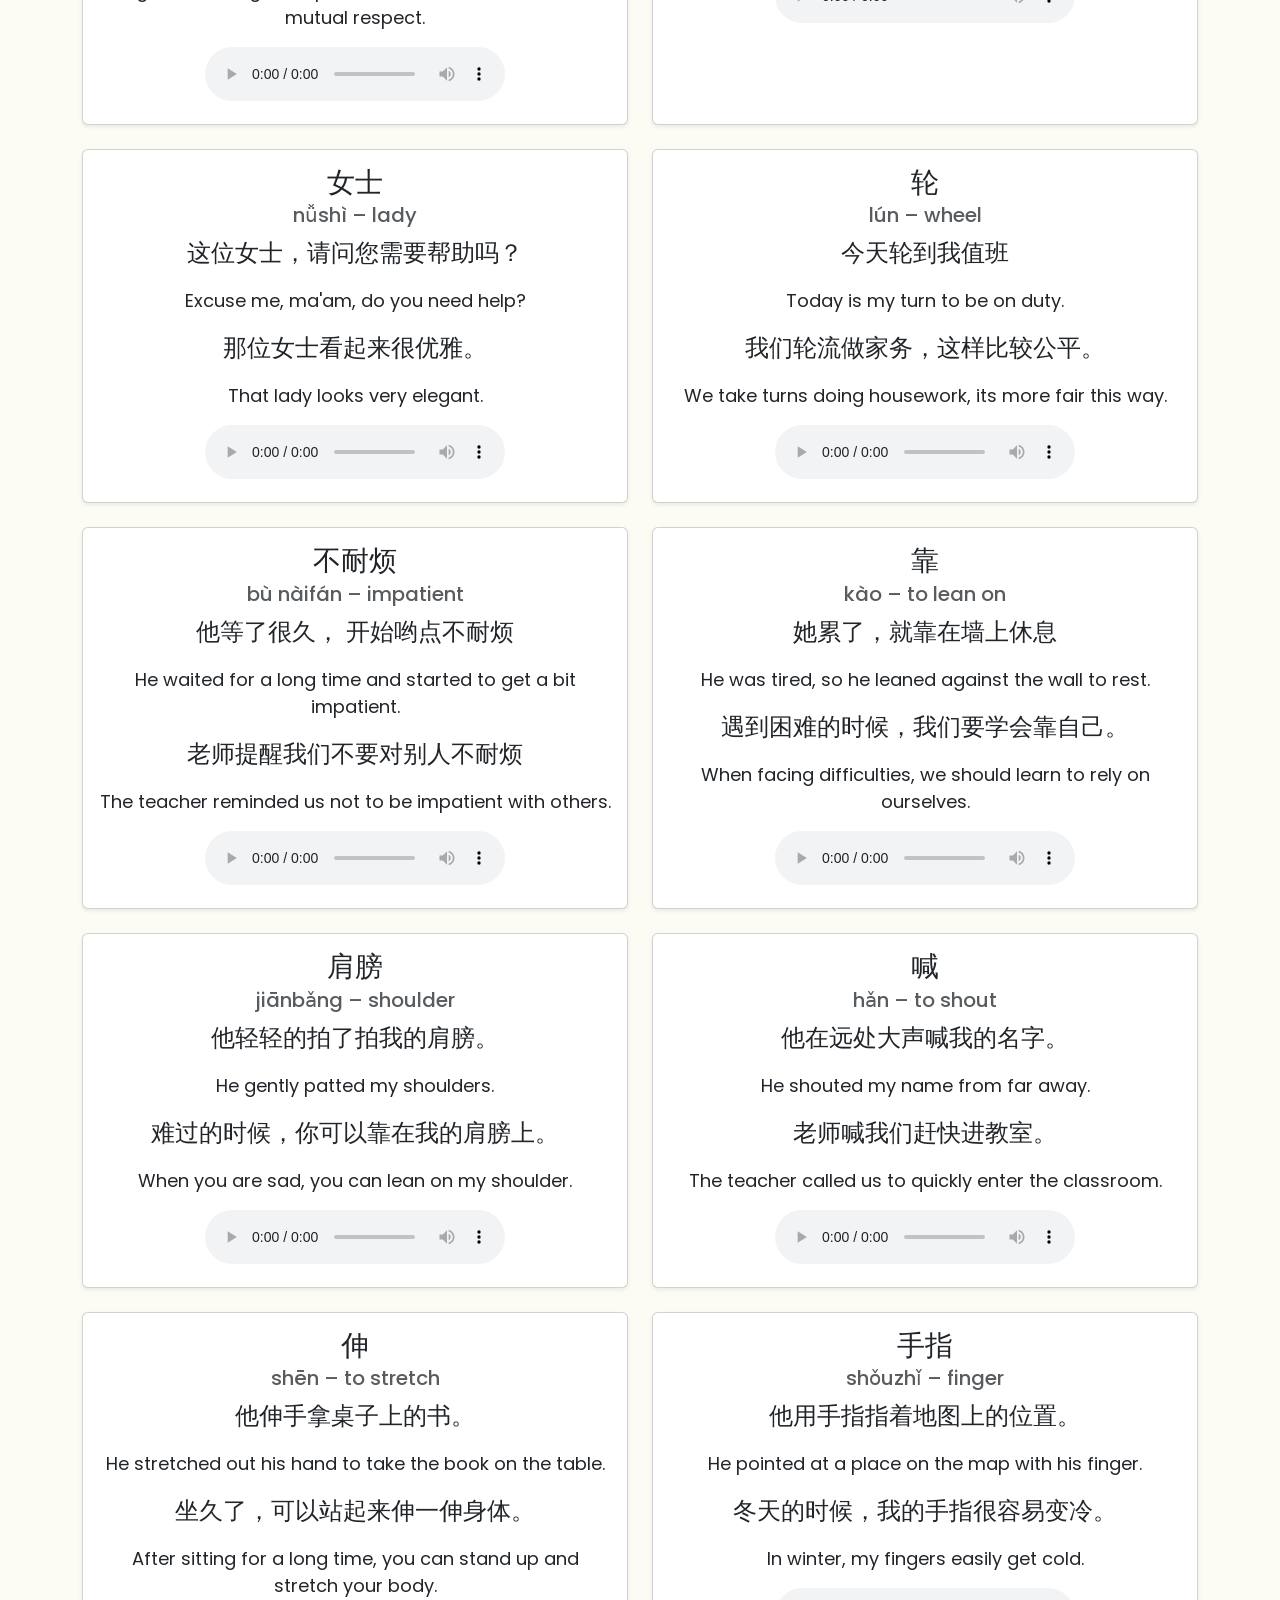
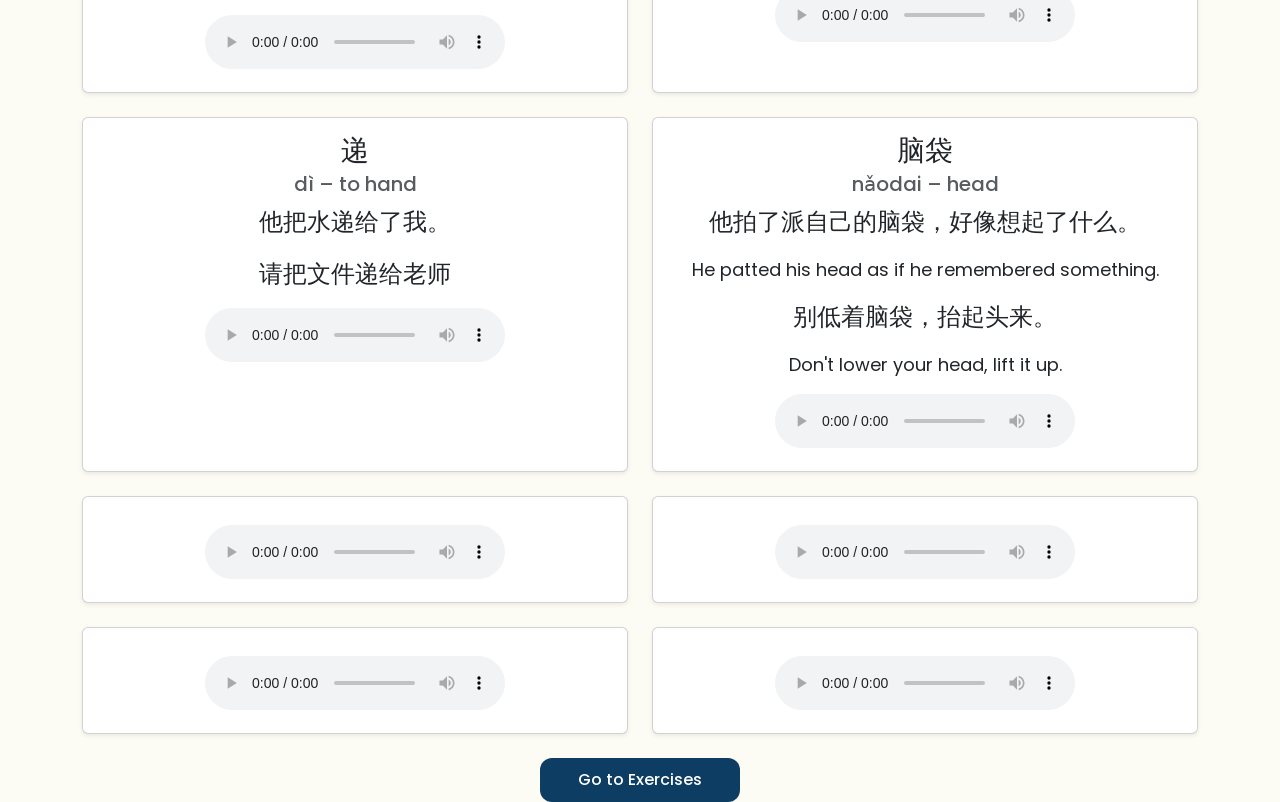
==== commit af2df324: "update vocab" ====
--- a/chapter one.html
+++ b/chapter one.html
@@ -283,7 +283,7 @@
           <h5 class="card-subtitle mb-2 text-muted">àn’àn – secretly</h5>
           <p class="card-text">她暗暗地下定决心，要更加努力。</p>
           <p class="card-text translation">He secretly made up his mind to work harder.</p>
-          <p class="card-text">听到则个消息，他暗暗的高兴。</p>
+          <p class="card-text">听到这个消息，他暗暗的高兴。</p>
           <p class="card-text translation">Hearing the news, she felt secretly happy</p>
           <audio controls>
             <source src="audio/pengyou.mp3" type="audio/mpeg">
@@ -295,12 +295,12 @@
     <div class="col">
       <div class="card h-100 shadow-sm">
         <div class="card-body text-center">
-          <h2 class="card-title hanzi"></h2>
-          <h5 class="card-subtitle mb-2 text-muted"></h5>
-          <p class="card-text"></p>
-          <p class="card-text translation"></p>
-          <p class="card-text"></p>
-          <p class="card-text translation"></p>
+          <h2 class="card-title hanzi">女士</h2>
+          <h5 class="card-subtitle mb-2 text-muted">nǚshì – lady</h5>
+          <p class="card-text">这位女士，请问您需要帮助吗？</p>
+          <p class="card-text translation">Excuse me, ma'am, do you need help?</p>
+          <p class="card-text">那位女士看起来很优雅。</p>
+          <p class="card-text translation">That lady looks very elegant.</p>
           <audio controls>
             <source src="audio/pengyou.mp3" type="audio/mpeg">
           </audio>
@@ -423,28 +423,28 @@
     <div class="col">
       <div class="card h-100 shadow-sm">
         <div class="card-body text-center">
-          <h2 class="card-title hanzi"></h2>
-          <h5 class="card-subtitle mb-2 text-muted"></h5>
-          <p class="card-text"></p>
-          <p class="card-text translation"></p>
-          <p class="card-text"></p>
-          <p class="card-text translation"></p>
-          <audio controls>
-            <source src="audio/pengyou.mp3" type="audio/mpeg">
-          </audio>
-        </div>
-      </div>
-    </div>
-
-    <div class="col">
-      <div class="card h-100 shadow-sm">
-        <div class="card-body text-center">
-          <h2 class="card-title hanzi"></h2>
-          <h5 class="card-subtitle mb-2 text-muted"></h5>
-          <p class="card-text"></p>
-          <p class="card-text translation"></p>
-          <p class="card-text"></p>
-          <p class="card-text translation"></p>
+          <h2 class="card-title hanzi">递</h2>
+          <h5 class="card-subtitle mb-2 text-muted">dì – to hand</h5>
+          <p class="card-text">他把水递给了我。</p>
+          <p class="card-text translation"></p>
+          <p class="card-text">请把文件递给老师</p>
+          <p class="card-text translation"></p>
+          <audio controls>
+            <source src="audio/pengyou.mp3" type="audio/mpeg">
+          </audio>
+        </div>
+      </div>
+    </div>
+
+    <div class="col">
+      <div class="card h-100 shadow-sm">
+        <div class="card-body text-center">
+          <h2 class="card-title hanzi">脑袋</h2>
+          <h5 class="card-subtitle mb-2 text-muted">nǎodai – head</h5>
+          <p class="card-text">他拍了派自己的脑袋，好像想起了什么。</p>
+          <p class="card-text translation">He patted his head as if he remembered something.</p>
+          <p class="card-text">别低着脑袋，抬起头来。</p>
+          <p class="card-text translation">Don't lower your head, lift it up.</p>
           <audio controls>
             <source src="audio/pengyou.mp3" type="audio/mpeg">
           </audio>
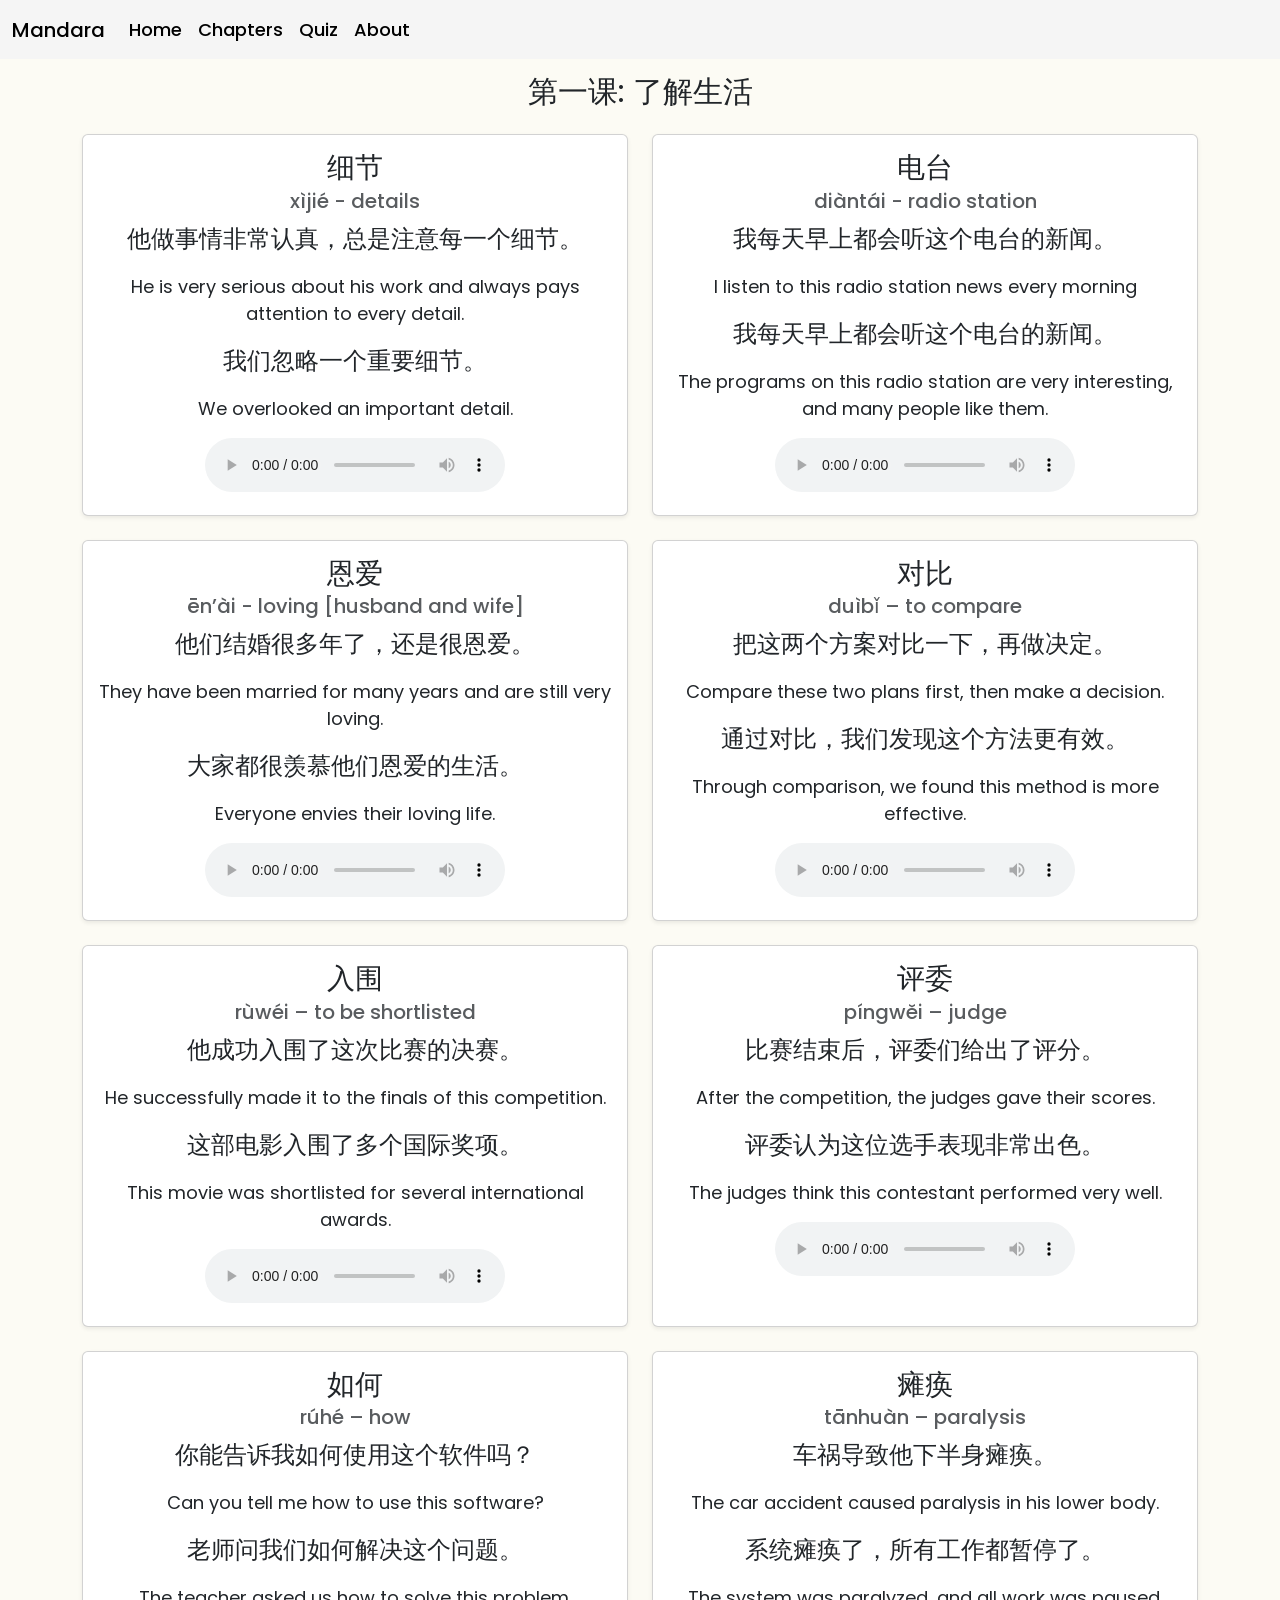
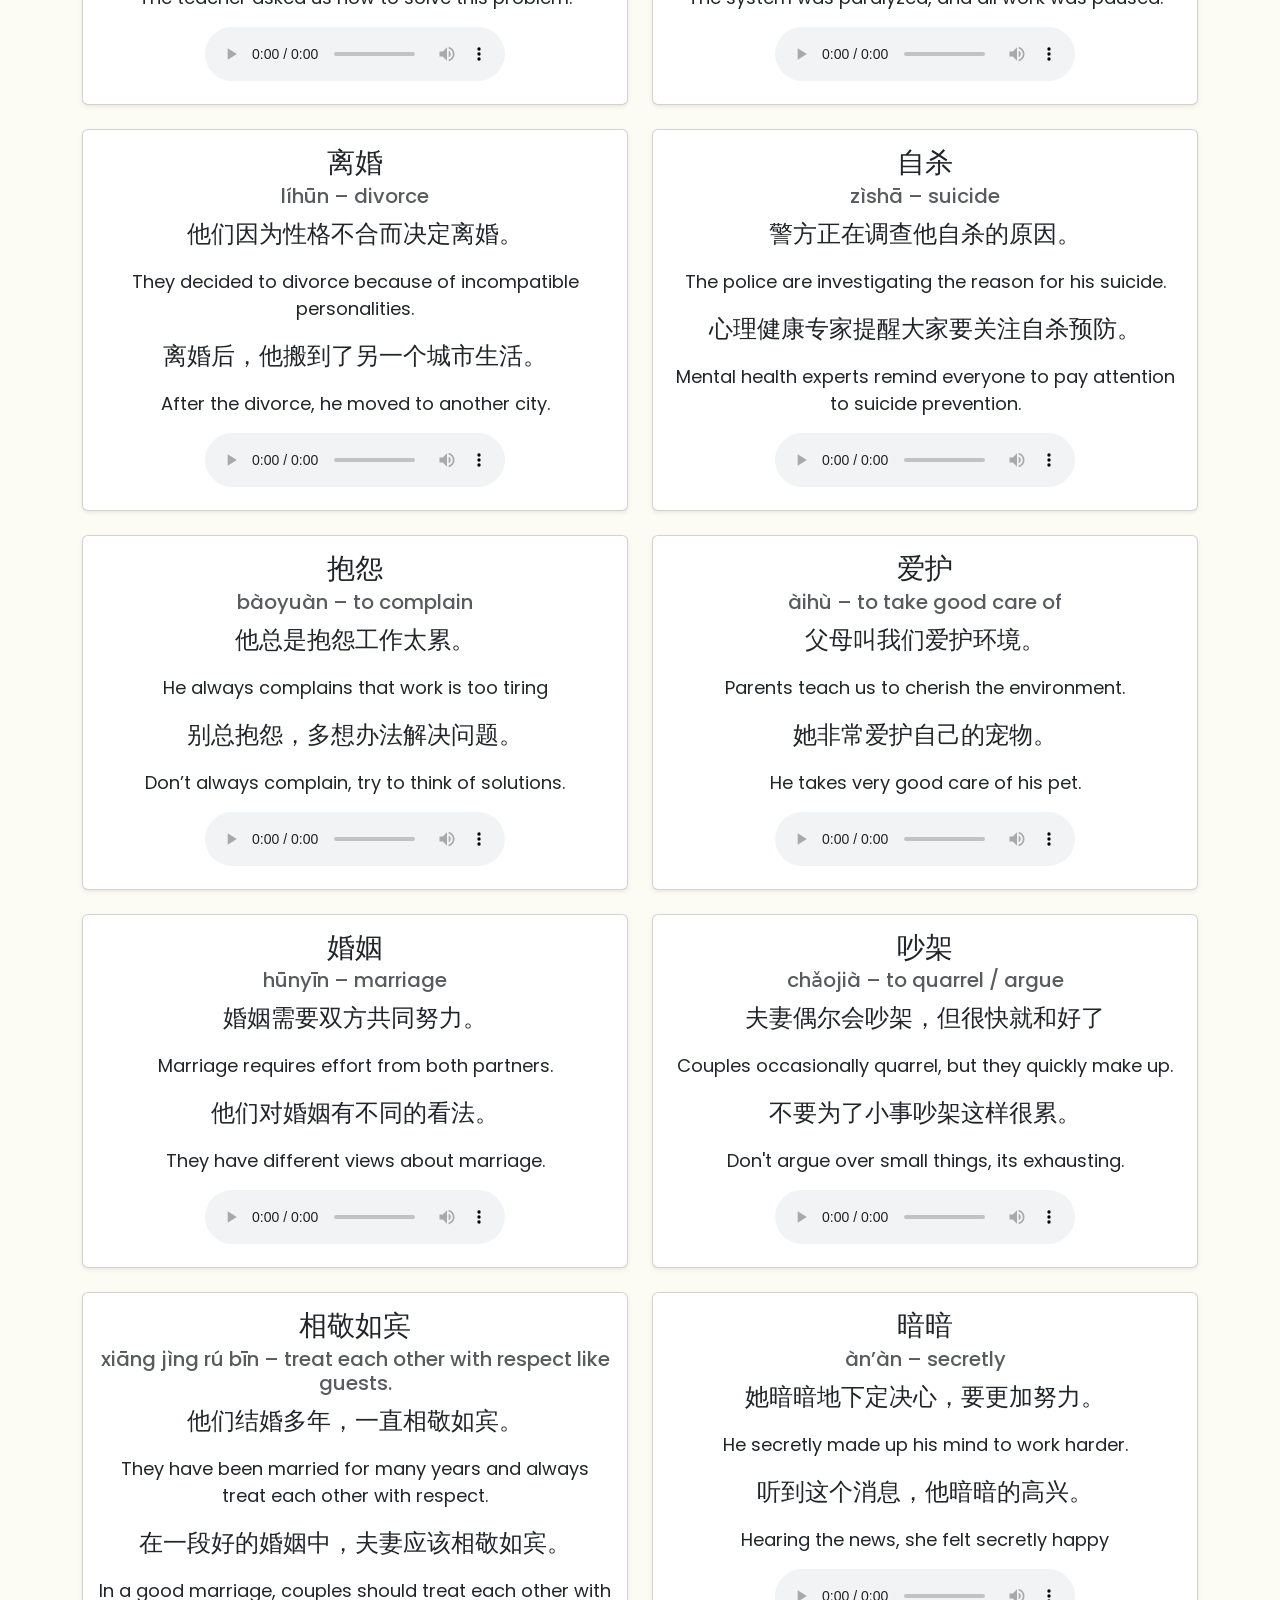
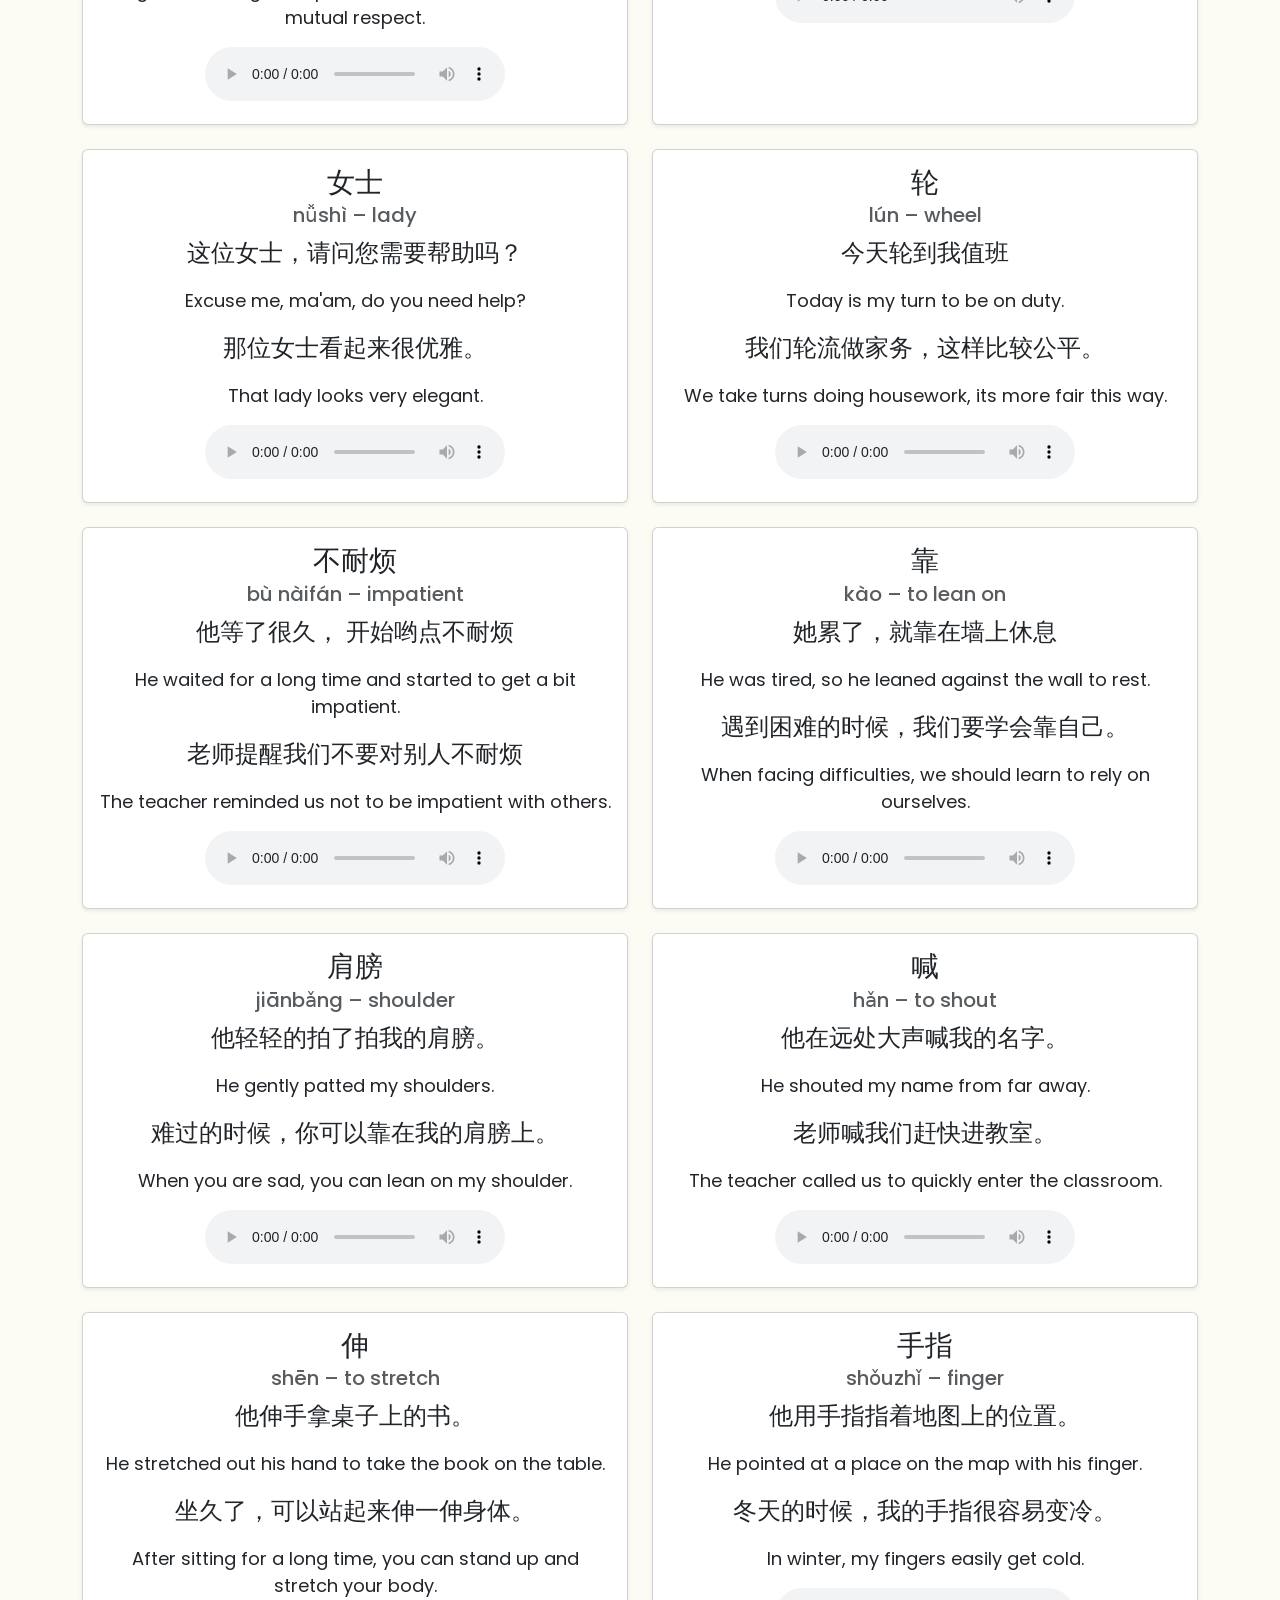
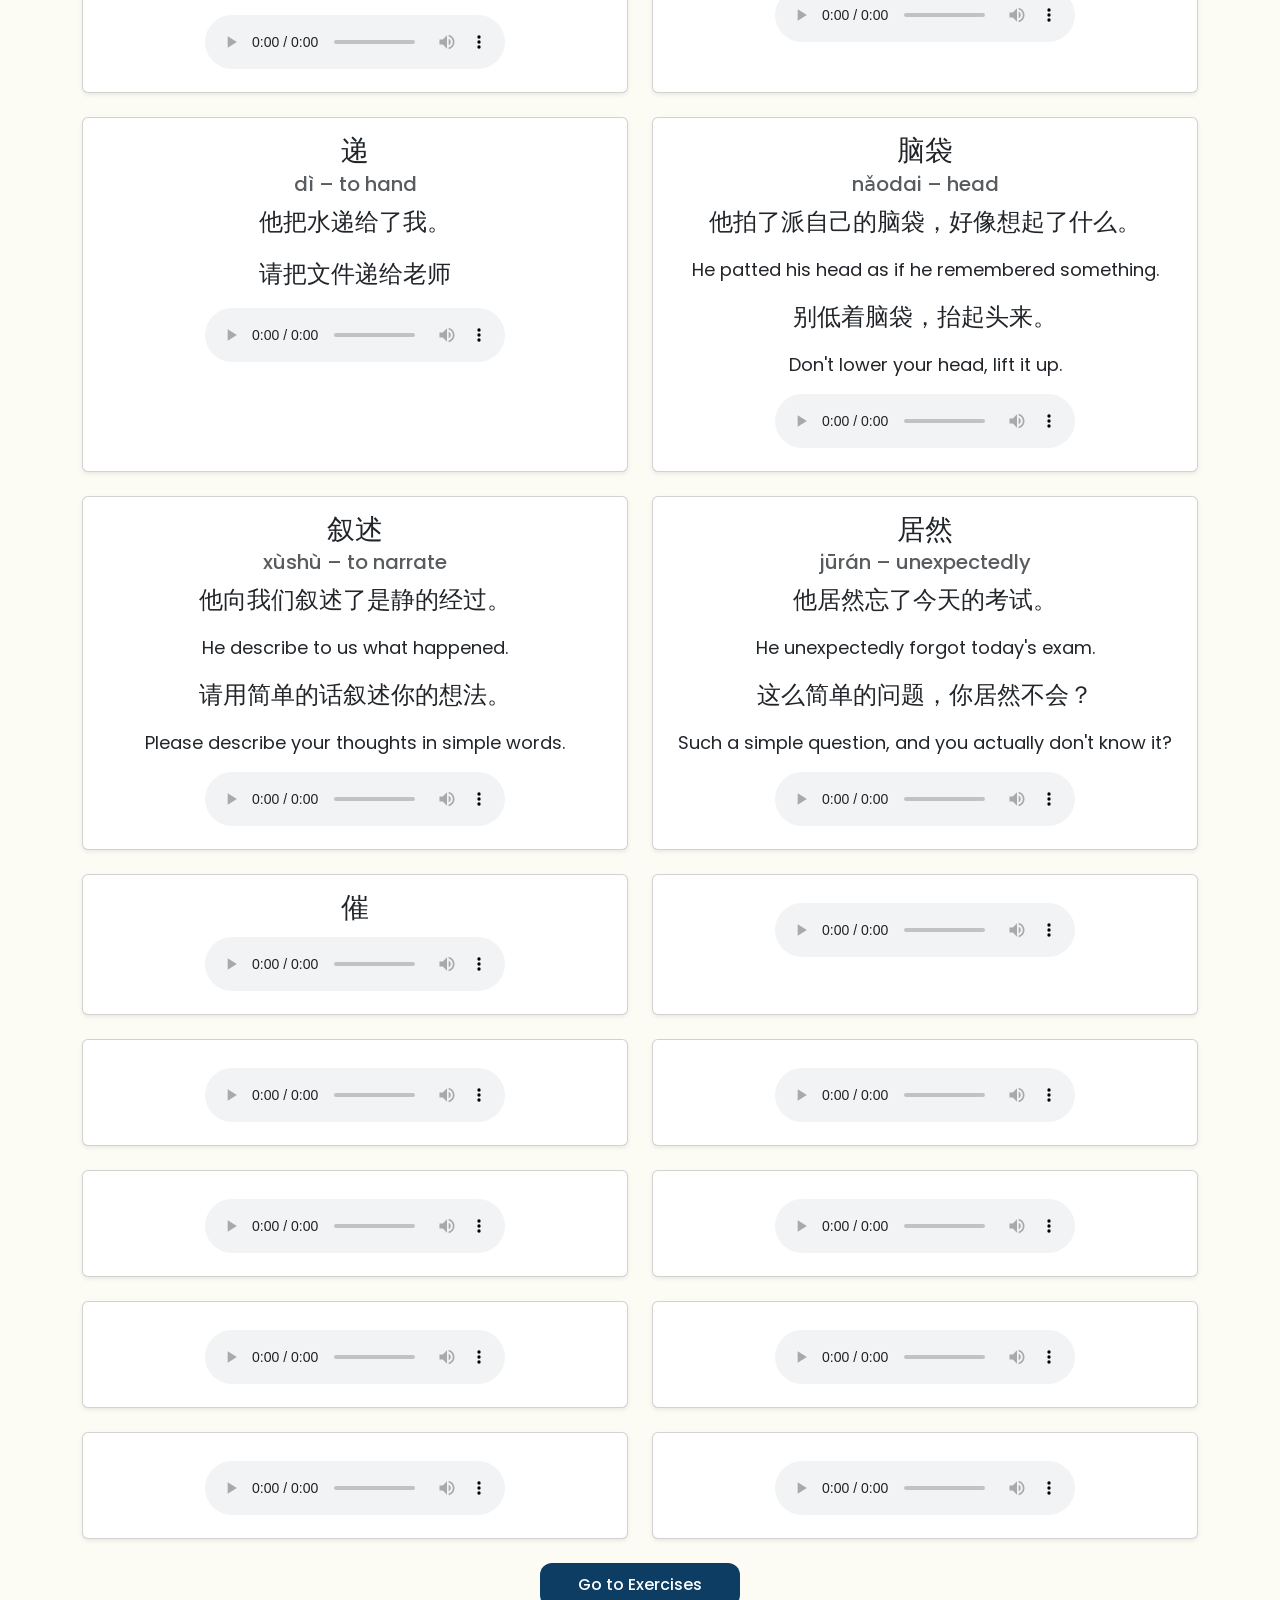
==== commit a59c288d: "update vocab" ====
--- a/chapter one.html
+++ b/chapter one.html
@@ -455,6 +455,134 @@
     <div class="col">
       <div class="card h-100 shadow-sm">
         <div class="card-body text-center">
+          <h2 class="card-title hanzi">叙述</h2>
+          <h5 class="card-subtitle mb-2 text-muted">xùshù – to narrate</h5>
+          <p class="card-text">他向我们叙述了是静的经过。</p>
+          <p class="card-text translation">He describe to us what happened.</p>
+          <p class="card-text">请用简单的话叙述你的想法。</p>
+          <p class="card-text translation">Please describe your thoughts in simple words.</p>
+          <audio controls>
+            <source src="audio/pengyou.mp3" type="audio/mpeg">
+          </audio>
+        </div>
+      </div>
+    </div>
+
+    <div class="col">
+      <div class="card h-100 shadow-sm">
+        <div class="card-body text-center">
+          <h2 class="card-title hanzi">居然</h2>
+          <h5 class="card-subtitle mb-2 text-muted">jūrán – unexpectedly</h5>
+          <p class="card-text">他居然忘了今天的考试。</p>
+          <p class="card-text translation">He unexpectedly forgot today's exam.</p>
+          <p class="card-text">这么简单的问题，你居然不会？</p>
+          <p class="card-text translation">Such a simple question, and you actually don't know it?</p>
+          <audio controls>
+            <source src="audio/pengyou.mp3" type="audio/mpeg">
+          </audio>
+        </div>
+      </div>
+    </div>
+
+    <div class="col">
+      <div class="card h-100 shadow-sm">
+        <div class="card-body text-center">
+          <h2 class="card-title hanzi">催</h2>
+          <h5 class="card-subtitle mb-2 text-muted"></h5>
+          <p class="card-text"></p>
+          <p class="card-text translation"></p>
+          <p class="card-text"></p>
+          <p class="card-text translation"></p>
+          <audio controls>
+            <source src="audio/pengyou.mp3" type="audio/mpeg">
+          </audio>
+        </div>
+      </div>
+    </div>
+
+    <div class="col">
+      <div class="card h-100 shadow-sm">
+        <div class="card-body text-center">
+          <h2 class="card-title hanzi"></h2>
+          <h5 class="card-subtitle mb-2 text-muted"></h5>
+          <p class="card-text"></p>
+          <p class="card-text translation"></p>
+          <p class="card-text"></p>
+          <p class="card-text translation"></p>
+          <audio controls>
+            <source src="audio/pengyou.mp3" type="audio/mpeg">
+          </audio>
+        </div>
+      </div>
+    </div>
+
+    <div class="col">
+      <div class="card h-100 shadow-sm">
+        <div class="card-body text-center">
+          <h2 class="card-title hanzi"></h2>
+          <h5 class="card-subtitle mb-2 text-muted"></h5>
+          <p class="card-text"></p>
+          <p class="card-text translation"></p>
+          <p class="card-text"></p>
+          <p class="card-text translation"></p>
+          <audio controls>
+            <source src="audio/pengyou.mp3" type="audio/mpeg">
+          </audio>
+        </div>
+      </div>
+    </div>
+
+    <div class="col">
+      <div class="card h-100 shadow-sm">
+        <div class="card-body text-center">
+          <h2 class="card-title hanzi"></h2>
+          <h5 class="card-subtitle mb-2 text-muted"></h5>
+          <p class="card-text"></p>
+          <p class="card-text translation"></p>
+          <p class="card-text"></p>
+          <p class="card-text translation"></p>
+          <audio controls>
+            <source src="audio/pengyou.mp3" type="audio/mpeg">
+          </audio>
+        </div>
+      </div>
+    </div>
+
+    <div class="col">
+      <div class="card h-100 shadow-sm">
+        <div class="card-body text-center">
+          <h2 class="card-title hanzi"></h2>
+          <h5 class="card-subtitle mb-2 text-muted"></h5>
+          <p class="card-text"></p>
+          <p class="card-text translation"></p>
+          <p class="card-text"></p>
+          <p class="card-text translation"></p>
+          <audio controls>
+            <source src="audio/pengyou.mp3" type="audio/mpeg">
+          </audio>
+        </div>
+      </div>
+    </div>
+
+    <div class="col">
+      <div class="card h-100 shadow-sm">
+        <div class="card-body text-center">
+          <h2 class="card-title hanzi"></h2>
+          <h5 class="card-subtitle mb-2 text-muted"></h5>
+          <p class="card-text"></p>
+          <p class="card-text translation"></p>
+          <p class="card-text"></p>
+          <p class="card-text translation"></p>
+          <audio controls>
+            <source src="audio/pengyou.mp3" type="audio/mpeg">
+          </audio>
+        </div>
+      </div>
+    </div>
+
+    <div class="col">
+      <div class="card h-100 shadow-sm">
+        <div class="card-body text-center">
           <h2 class="card-title hanzi"></h2>
           <h5 class="card-subtitle mb-2 text-muted"></h5>
           <p class="card-text"></p>
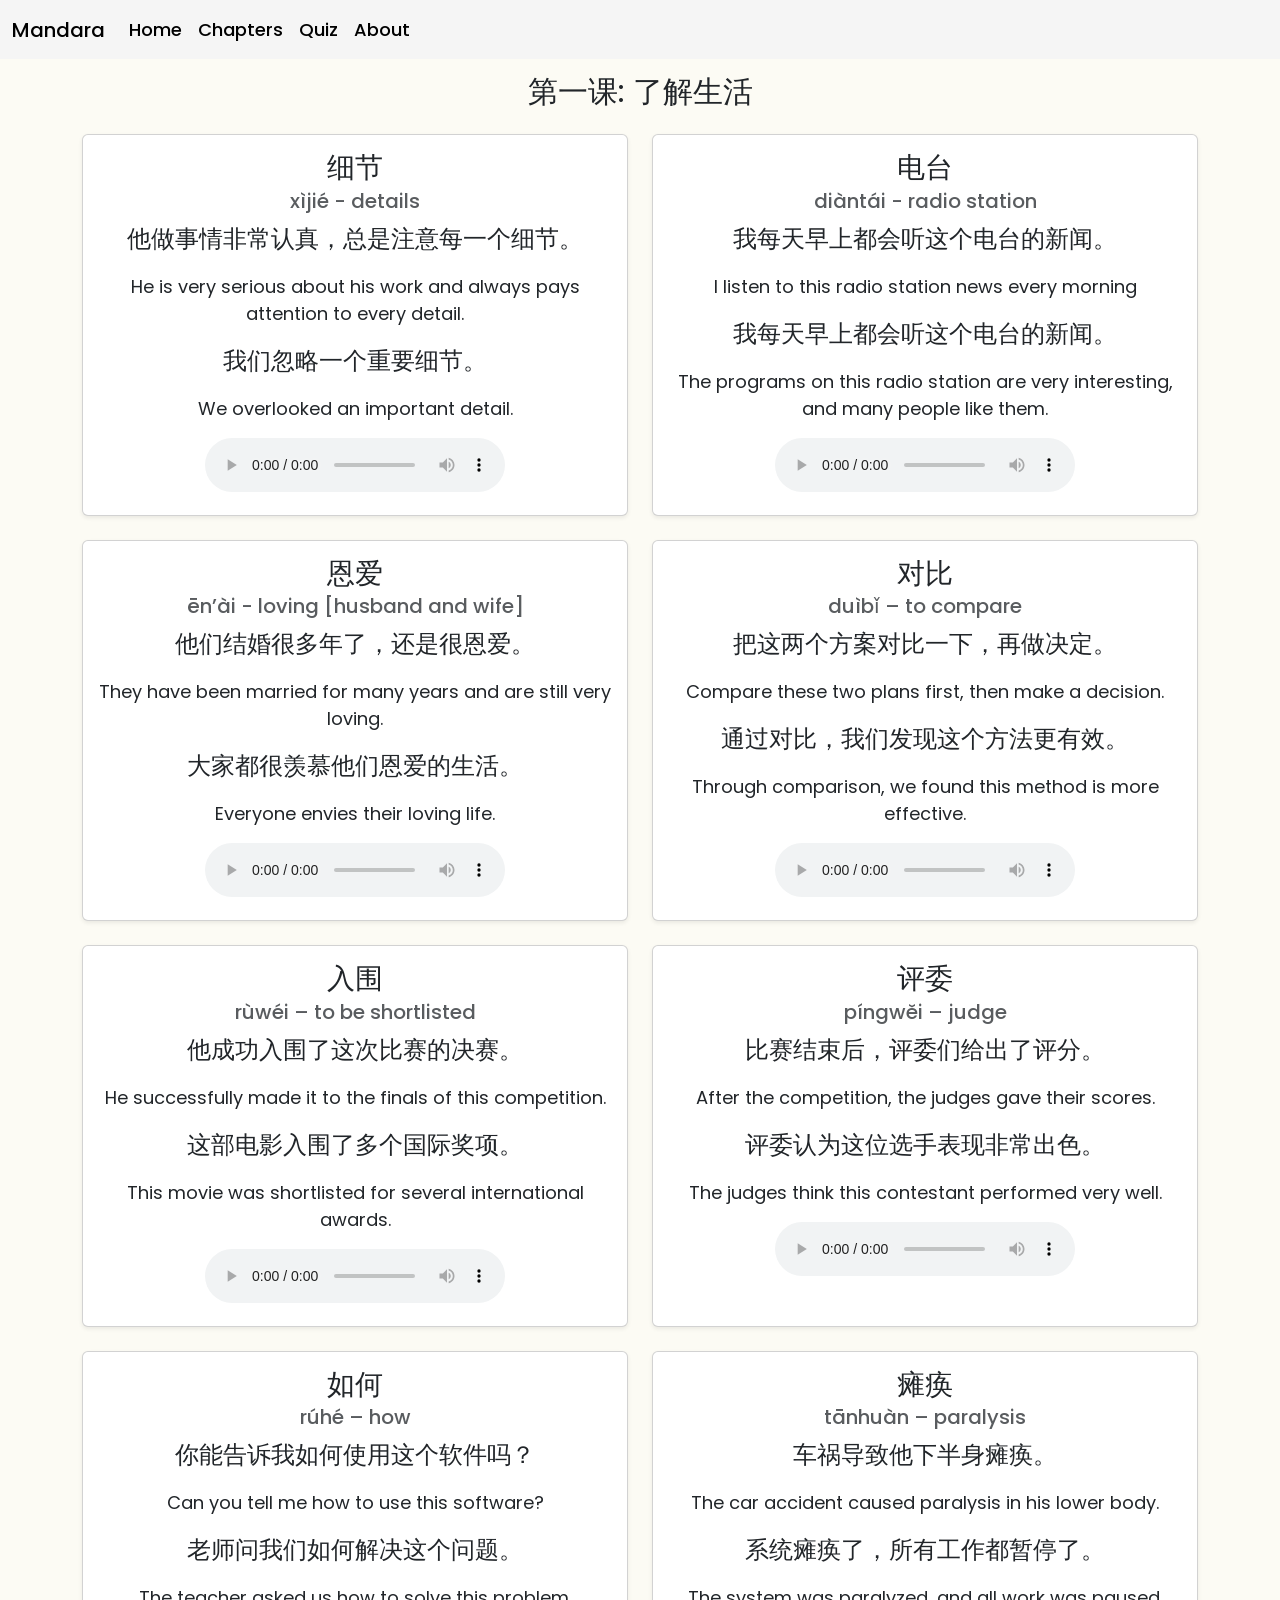
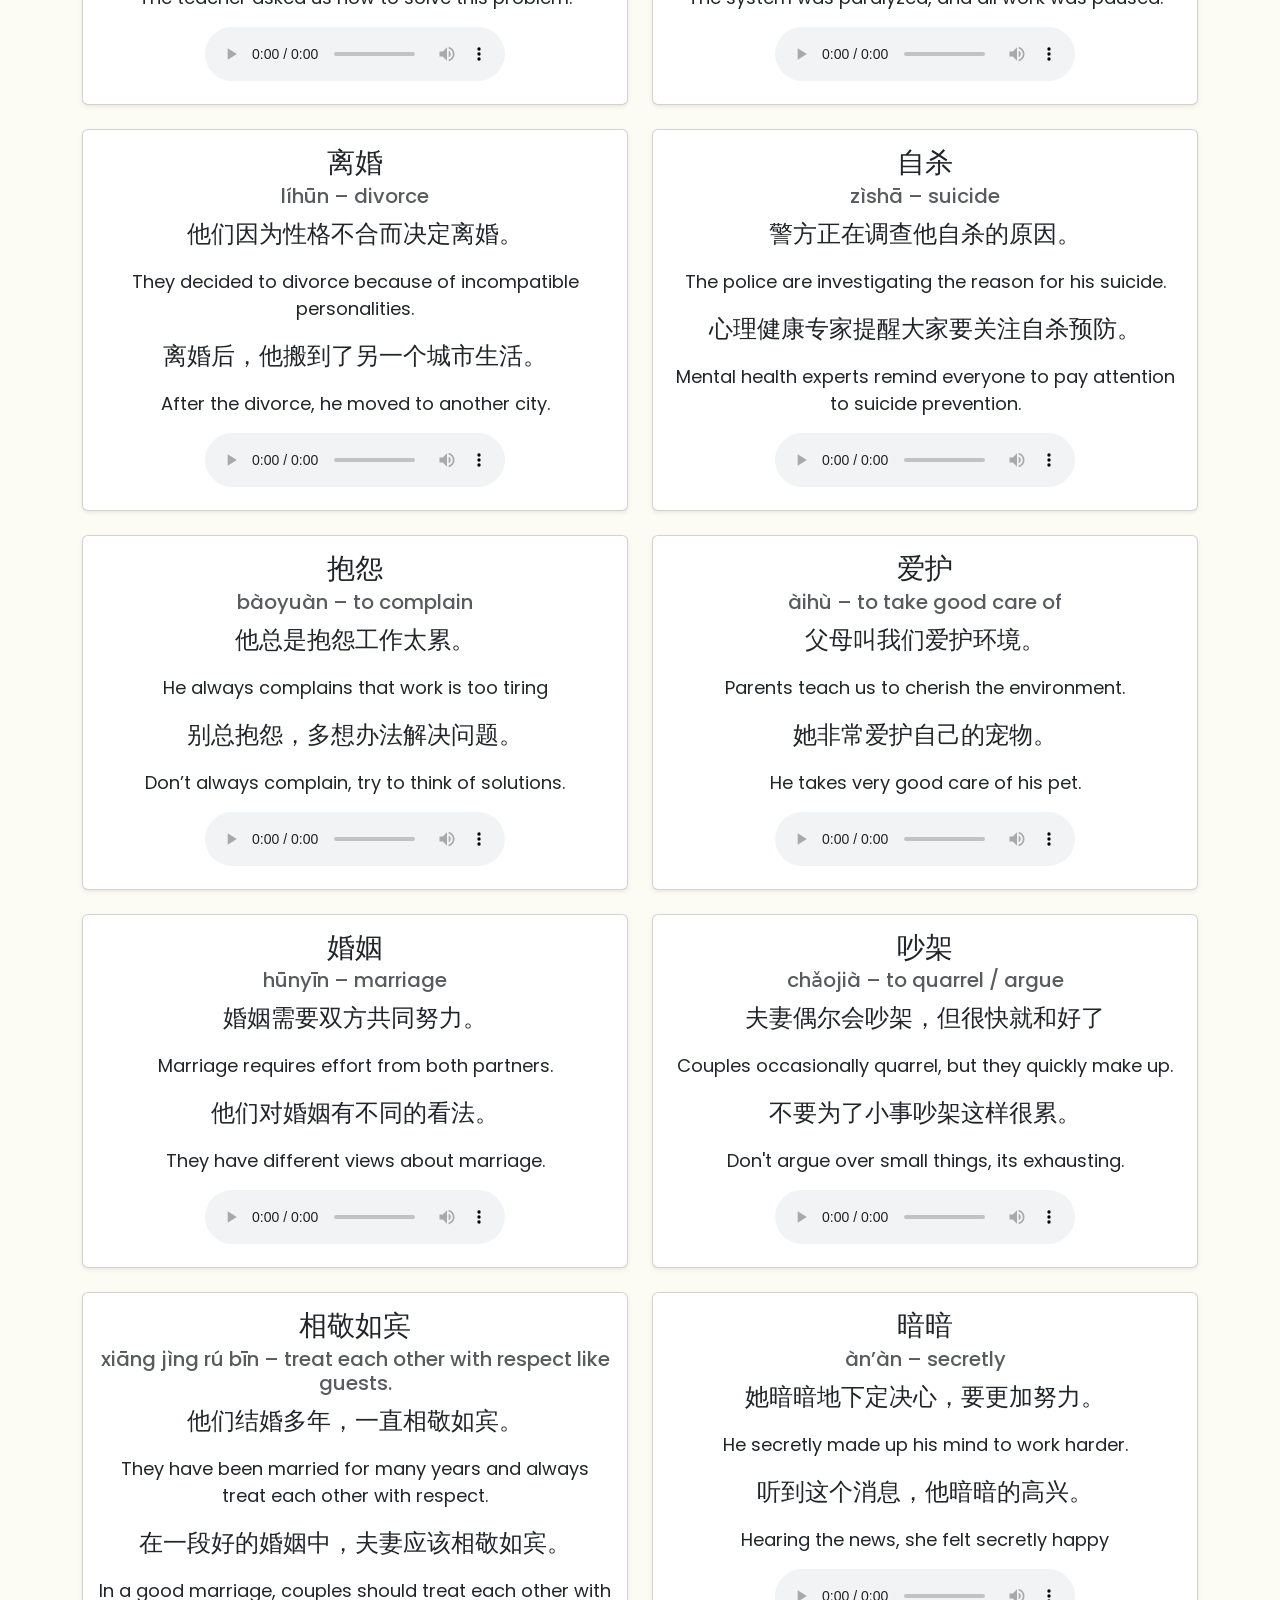
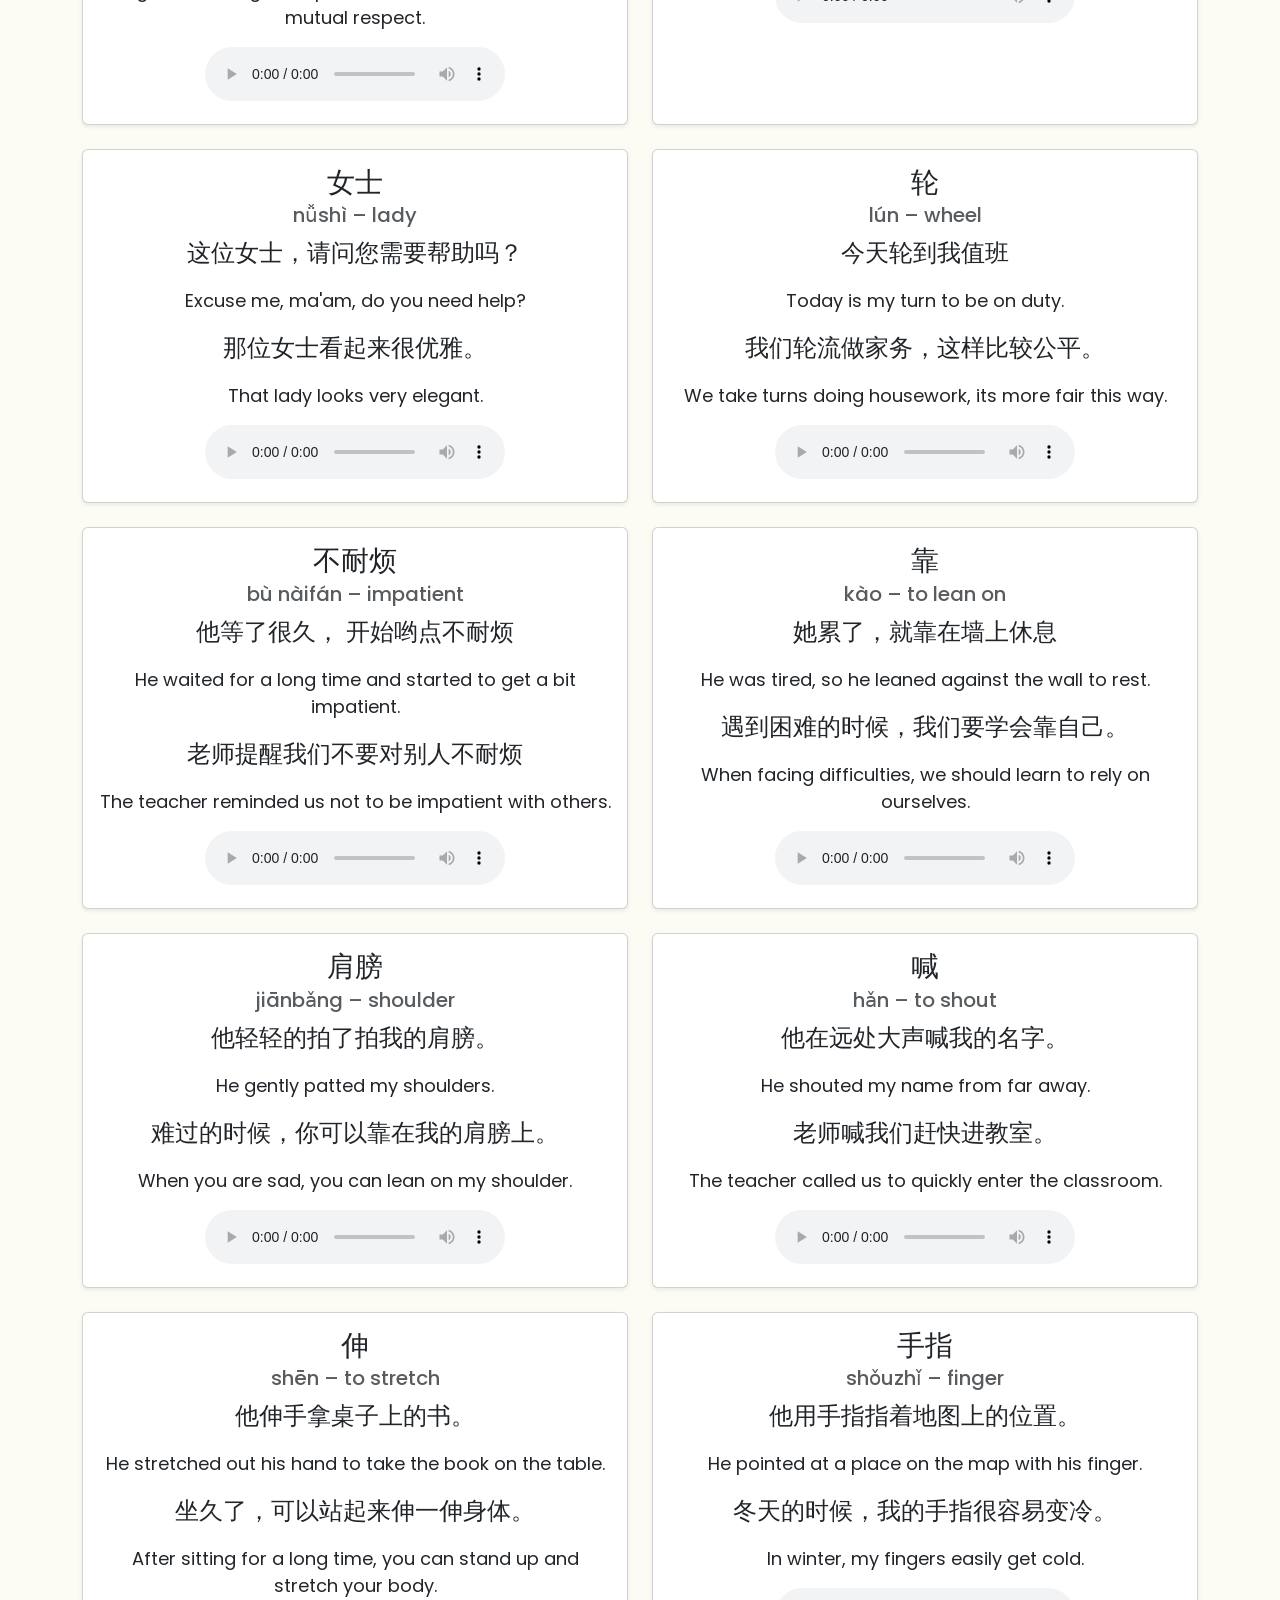
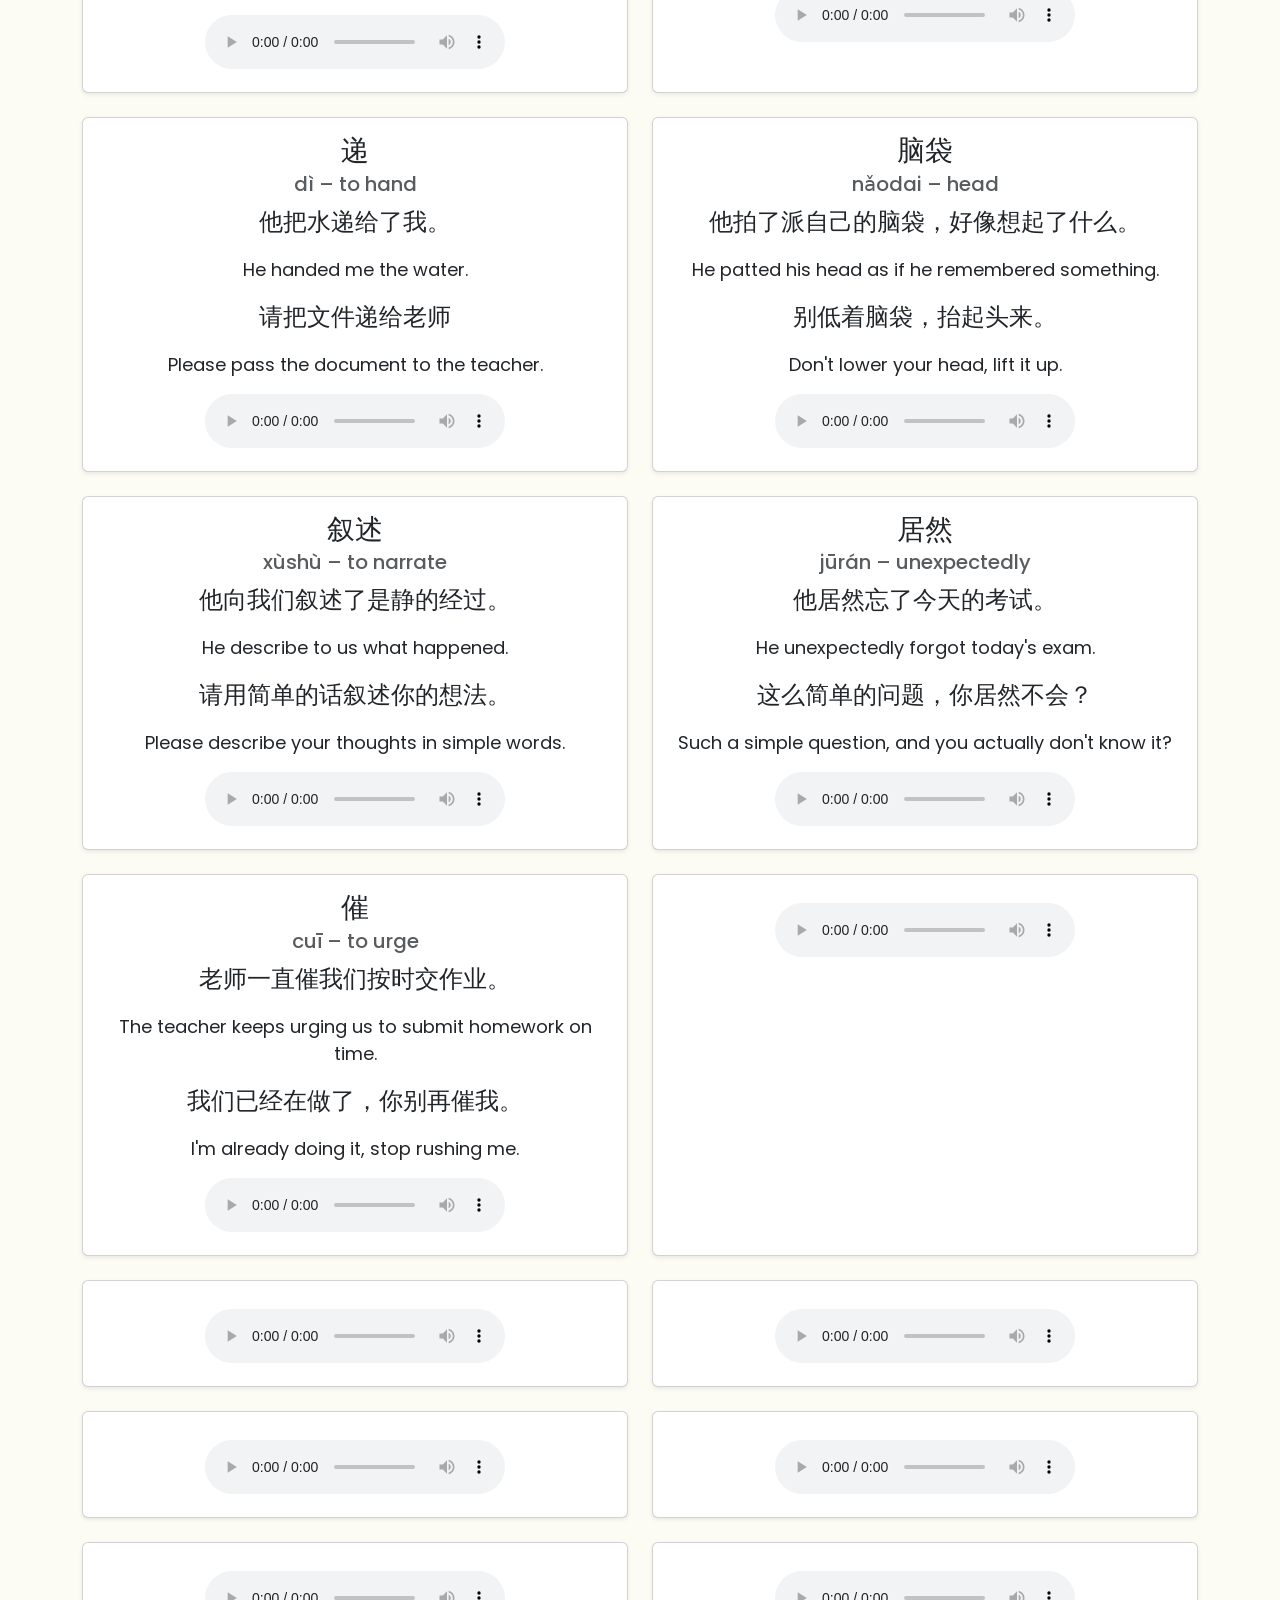
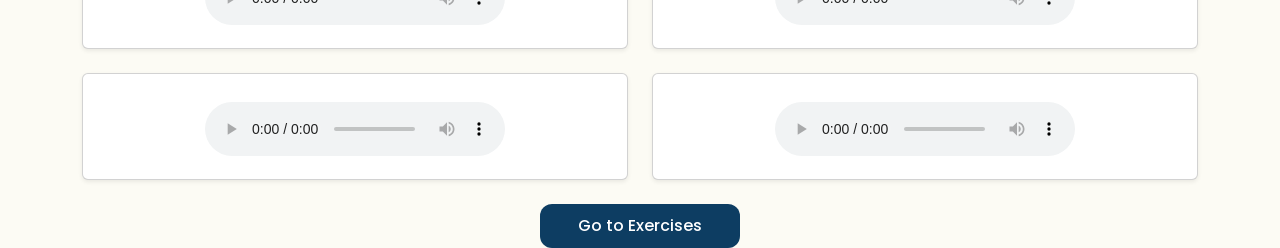
==== commit a9341c6f: "update vocabs" ====
--- a/chapter one.html
+++ b/chapter one.html
@@ -426,9 +426,9 @@
           <h2 class="card-title hanzi">递</h2>
           <h5 class="card-subtitle mb-2 text-muted">dì – to hand</h5>
           <p class="card-text">他把水递给了我。</p>
-          <p class="card-text translation"></p>
+          <p class="card-text translation">He handed me the water.</p>
           <p class="card-text">请把文件递给老师</p>
-          <p class="card-text translation"></p>
+          <p class="card-text translation">Please pass the document to the teacher.</p>
           <audio controls>
             <source src="audio/pengyou.mp3" type="audio/mpeg">
           </audio>
@@ -488,11 +488,11 @@
       <div class="card h-100 shadow-sm">
         <div class="card-body text-center">
           <h2 class="card-title hanzi">催</h2>
-          <h5 class="card-subtitle mb-2 text-muted"></h5>
-          <p class="card-text"></p>
-          <p class="card-text translation"></p>
-          <p class="card-text"></p>
-          <p class="card-text translation"></p>
+          <h5 class="card-subtitle mb-2 text-muted">cuī – to urge</h5>
+          <p class="card-text">老师一直催我们按时交作业。</p>
+          <p class="card-text translation">The teacher keeps urging us to submit homework on time.</p>
+          <p class="card-text">我们已经在做了，你别再催我。</p>
+          <p class="card-text translation">I'm already doing it, stop rushing me. </p>
           <audio controls>
             <source src="audio/pengyou.mp3" type="audio/mpeg">
           </audio>
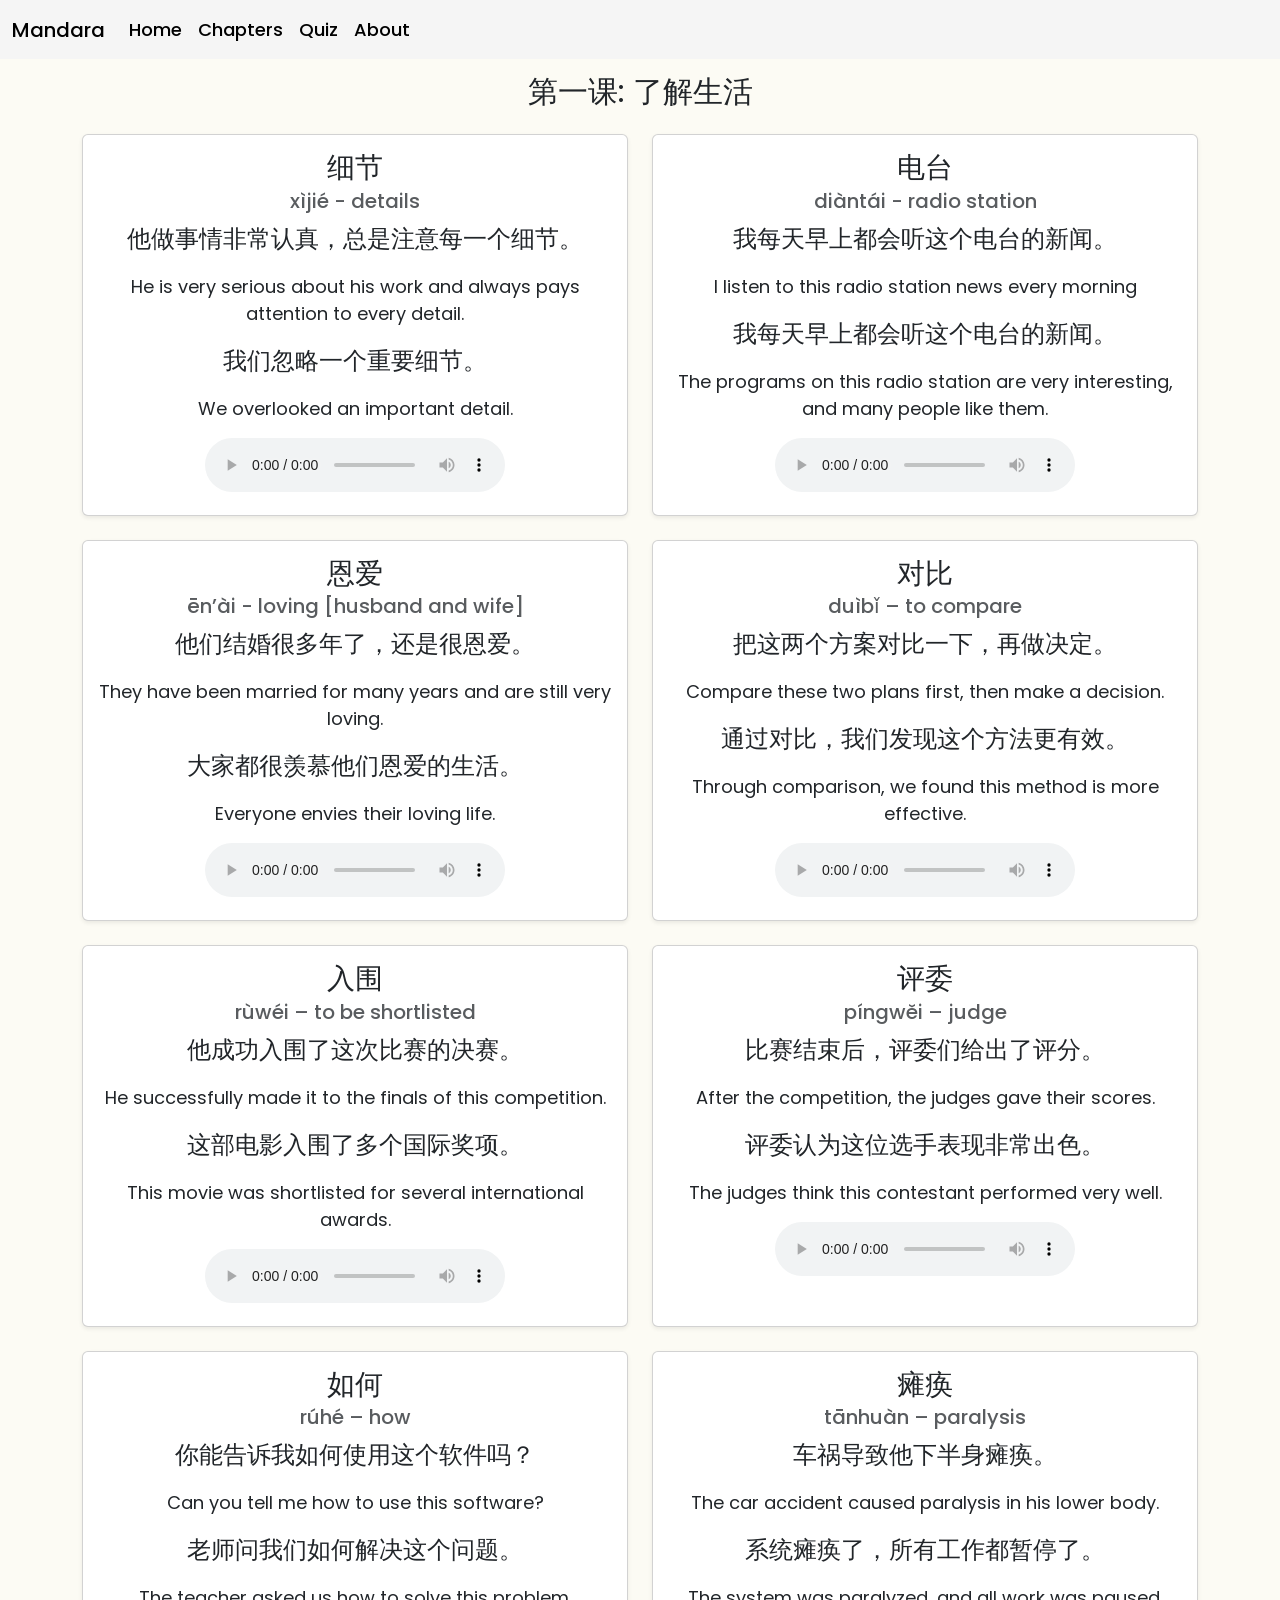
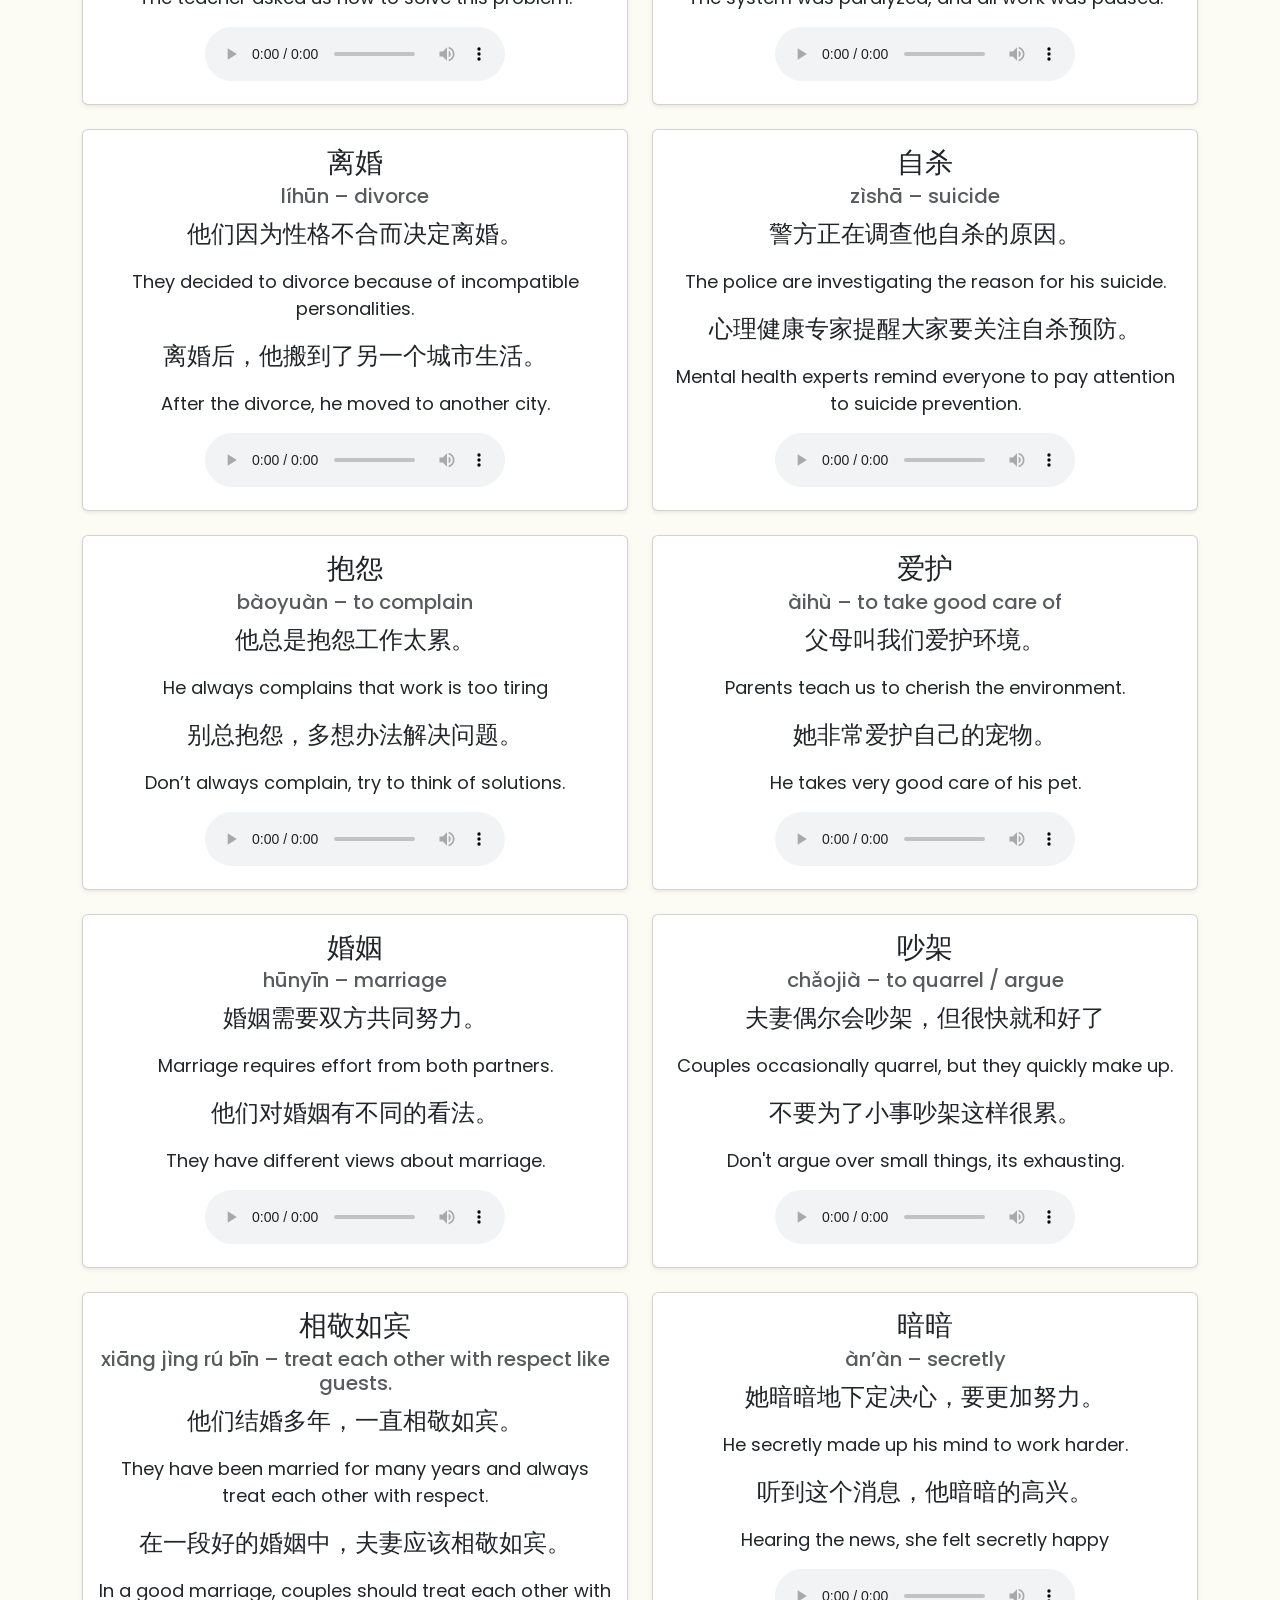
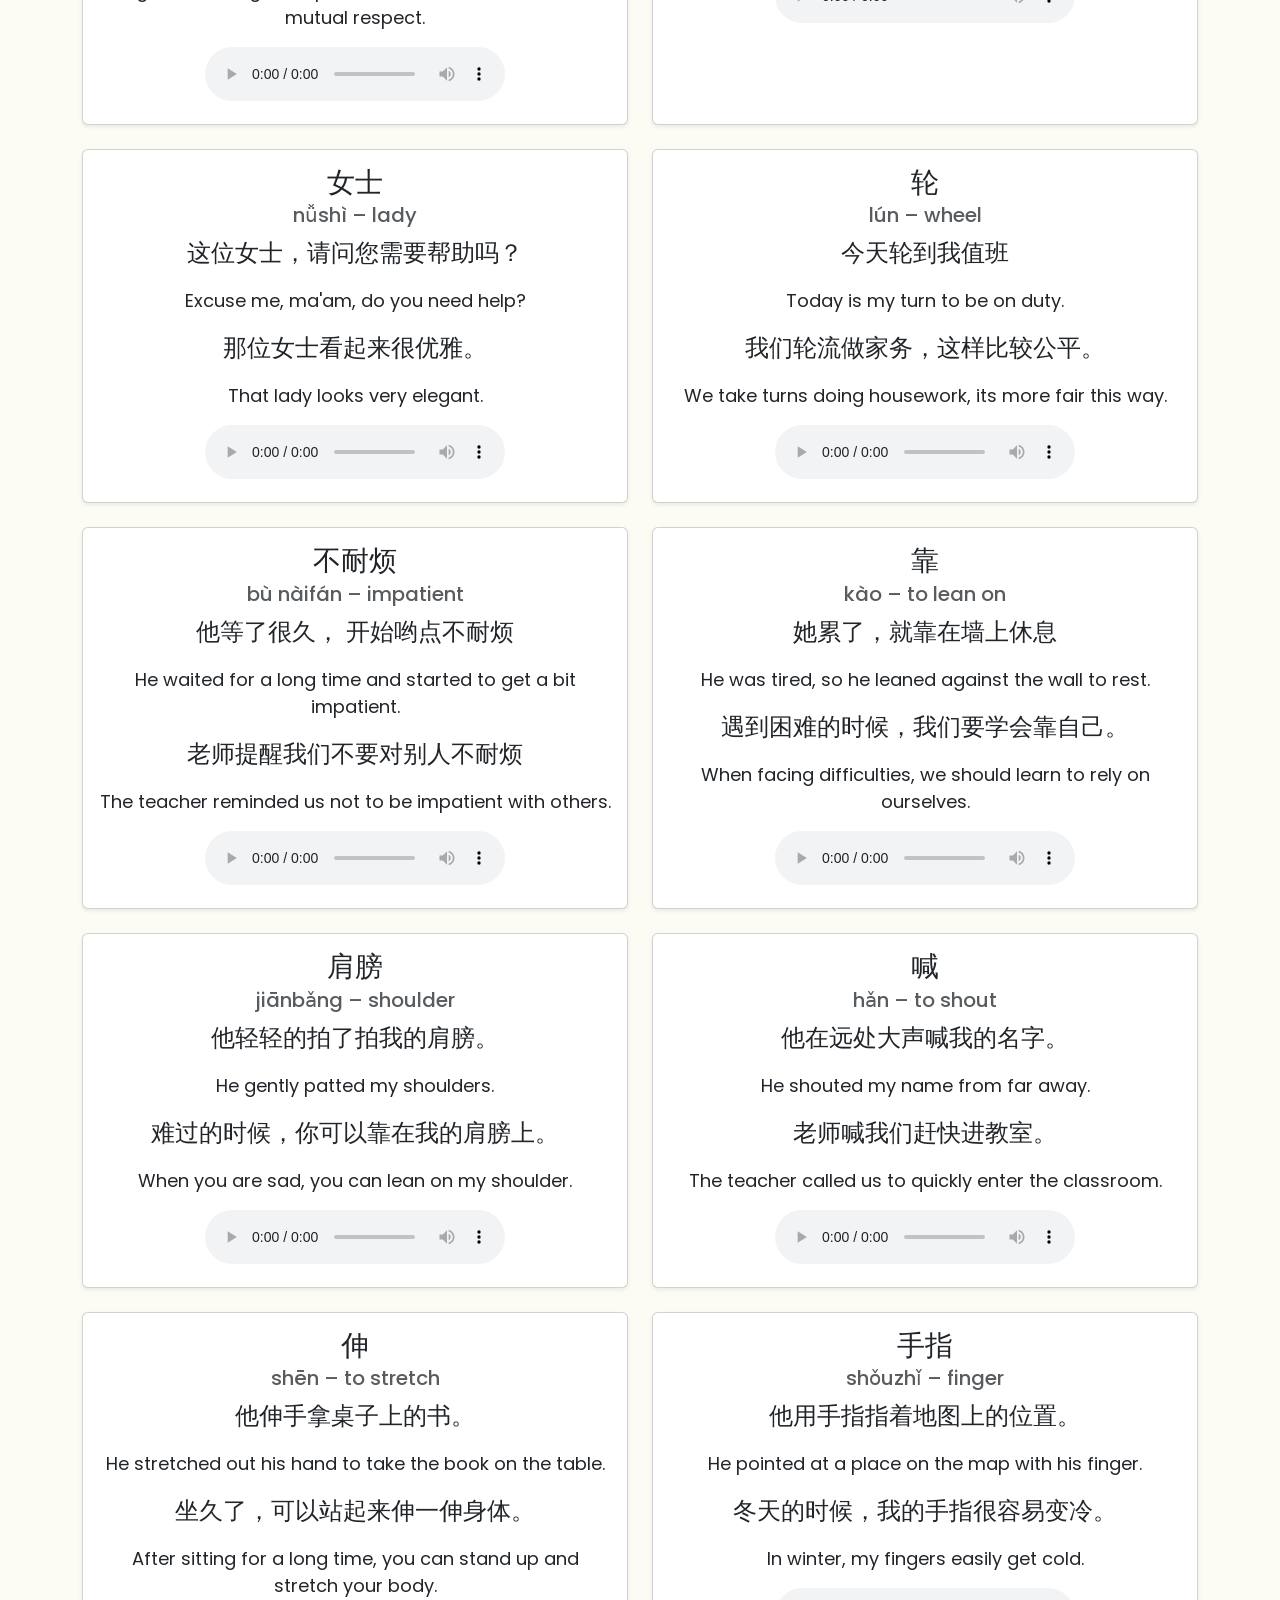
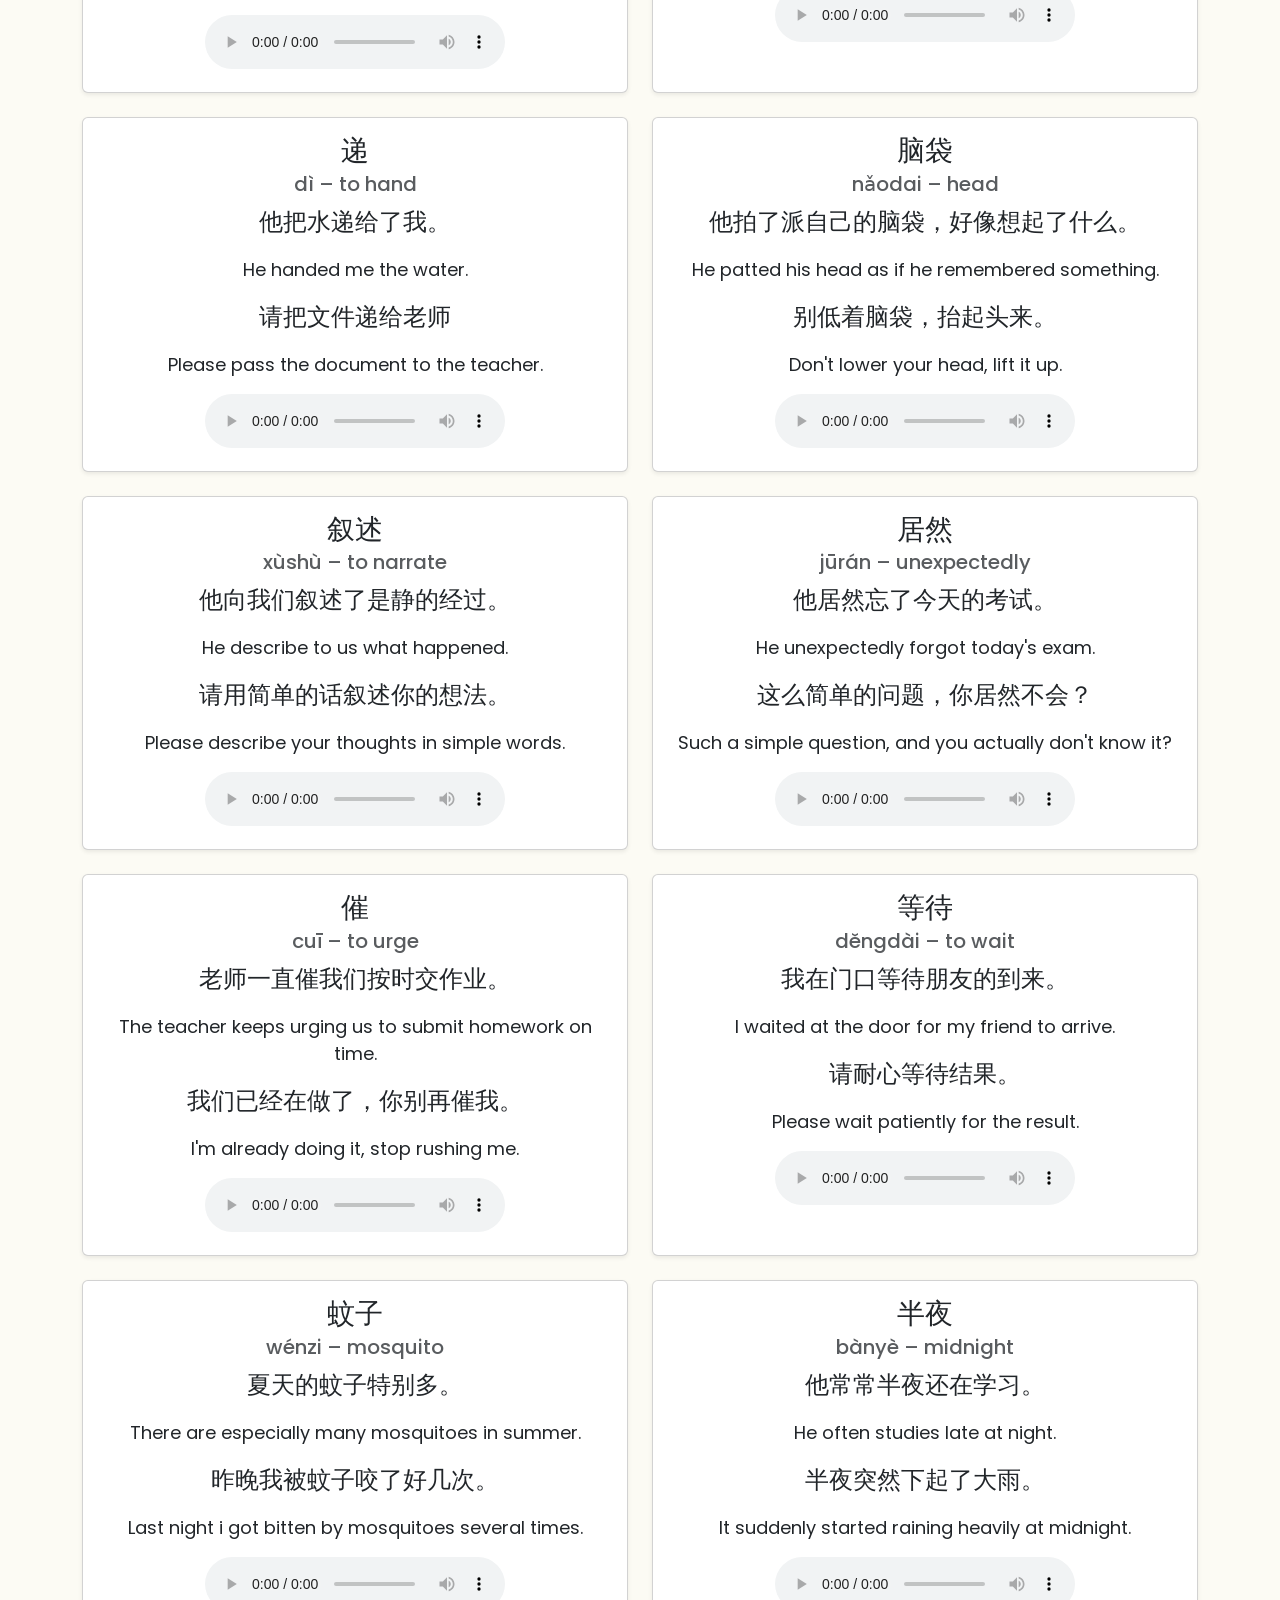
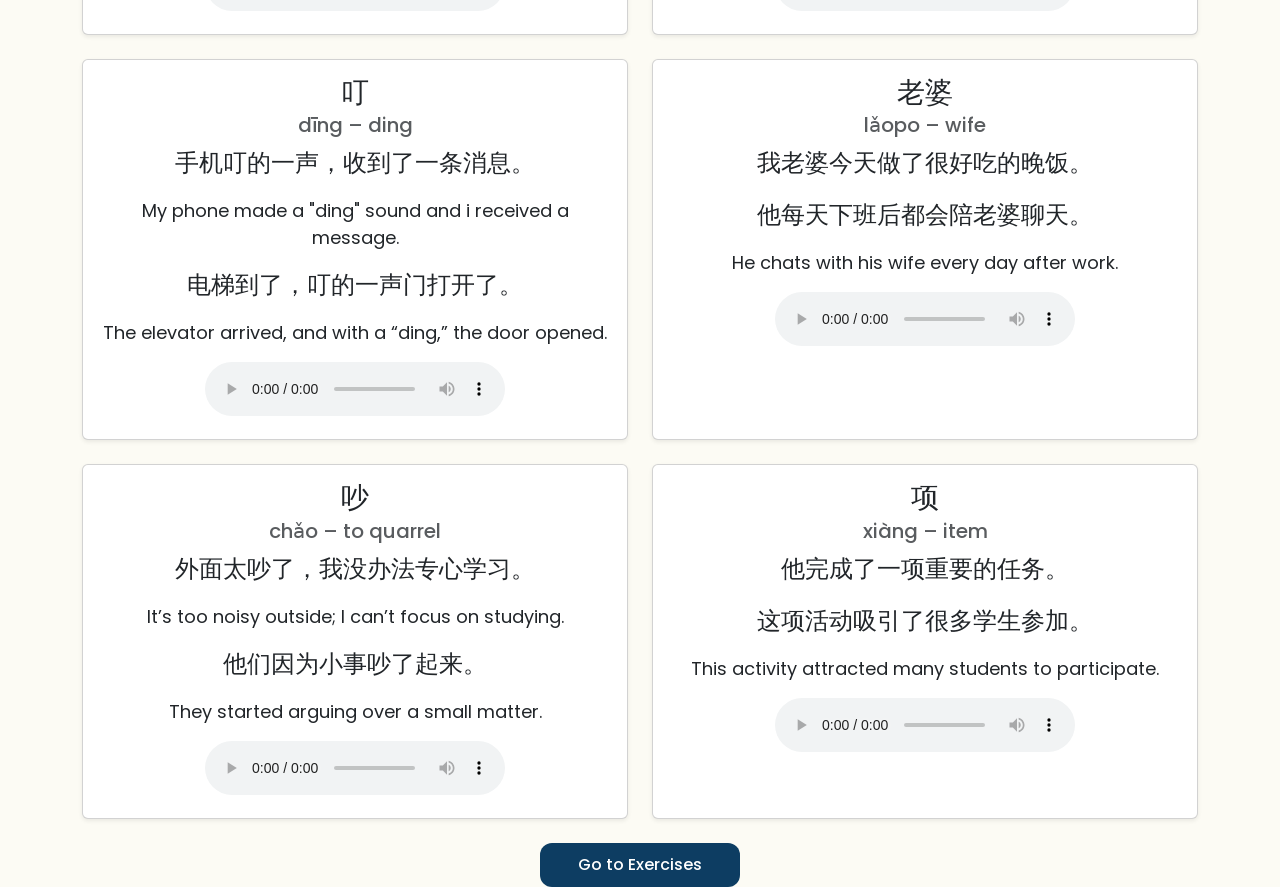
==== commit bce38bb6: "finishing vocab page" ====
--- a/chapter one.html
+++ b/chapter one.html
@@ -503,140 +503,108 @@
     <div class="col">
       <div class="card h-100 shadow-sm">
         <div class="card-body text-center">
-          <h2 class="card-title hanzi"></h2>
-          <h5 class="card-subtitle mb-2 text-muted"></h5>
-          <p class="card-text"></p>
+          <h2 class="card-title hanzi">等待</h2>
+          <h5 class="card-subtitle mb-2 text-muted">děngdài – to wait</h5>
+          <p class="card-text">我在门口等待朋友的到来。</p>
+          <p class="card-text translation">I waited at the door for my friend to arrive.</p>
+          <p class="card-text">请耐心等待结果。</p>
+          <p class="card-text translation">Please wait patiently for the result.</p>
+          <audio controls>
+            <source src="audio/pengyou.mp3" type="audio/mpeg">
+          </audio>
+        </div>
+      </div>
+    </div>
+
+    <div class="col">
+      <div class="card h-100 shadow-sm">
+        <div class="card-body text-center">
+          <h2 class="card-title hanzi">蚊子</h2>
+          <h5 class="card-subtitle mb-2 text-muted">wénzi – mosquito</h5>
+          <p class="card-text">夏天的蚊子特别多。</p>
+          <p class="card-text translation">There are especially many mosquitoes in summer.</p>
+          <p class="card-text">昨晚我被蚊子咬了好几次。</p>
+          <p class="card-text translation">Last night i got bitten by mosquitoes several times.</p>
+          <audio controls>
+            <source src="audio/pengyou.mp3" type="audio/mpeg">
+          </audio>
+        </div>
+      </div>
+    </div>
+
+    <div class="col">
+      <div class="card h-100 shadow-sm">
+        <div class="card-body text-center">
+          <h2 class="card-title hanzi">半夜</h2>
+          <h5 class="card-subtitle mb-2 text-muted">bànyè – midnight</h5>
+          <p class="card-text">他常常半夜还在学习。</p>
+          <p class="card-text translation">He often studies late at night.</p>
+          <p class="card-text">半夜突然下起了大雨。</p>
+          <p class="card-text translation">It suddenly started raining heavily at midnight.</p>
+          <audio controls>
+            <source src="audio/pengyou.mp3" type="audio/mpeg">
+          </audio>
+        </div>
+      </div>
+    </div>
+
+    <div class="col">
+      <div class="card h-100 shadow-sm">
+        <div class="card-body text-center">
+          <h2 class="card-title hanzi">叮</h2>
+          <h5 class="card-subtitle mb-2 text-muted">dīng – ding</h5>
+          <p class="card-text">手机叮的一声，收到了一条消息。</p>
+          <p class="card-text translation">My phone made a "ding" sound and i received a message. </p>
+          <p class="card-text">电梯到了，叮的一声门打开了。</p>
+          <p class="card-text translation">The elevator arrived, and with a “ding,” the door opened.</p>
+          <audio controls>
+            <source src="audio/pengyou.mp3" type="audio/mpeg">
+          </audio>
+        </div>
+      </div>
+    </div>
+
+    <div class="col">
+      <div class="card h-100 shadow-sm">
+        <div class="card-body text-center">
+          <h2 class="card-title hanzi">老婆</h2>
+          <h5 class="card-subtitle mb-2 text-muted">lǎopo – wife</h5>
+          <p class="card-text">我老婆今天做了很好吃的晚饭。</p>
           <p class="card-text translation"></p>
-          <p class="card-text"></p>
+          <p class="card-text">他每天下班后都会陪老婆聊天。</p>
+          <p class="card-text translation">He chats with his wife every day after work.</p>
+          <audio controls>
+            <source src="audio/pengyou.mp3" type="audio/mpeg">
+          </audio>
+        </div>
+      </div>
+    </div>
+
+    <div class="col">
+      <div class="card h-100 shadow-sm">
+        <div class="card-body text-center">
+          <h2 class="card-title hanzi">吵</h2>
+          <h5 class="card-subtitle mb-2 text-muted">chǎo – to quarrel</h5>
+          <p class="card-text">外面太吵了，我没办法专心学习。</p>
+          <p class="card-text translation">It’s too noisy outside; I can’t focus on studying.</p>
+          <p class="card-text">他们因为小事吵了起来。</p>
+          <p class="card-text translation">They started arguing over a small matter.</p>
+          <audio controls>
+            <source src="audio/pengyou.mp3" type="audio/mpeg">
+          </audio>
+        </div>
+      </div>
+    </div>
+
+    <div class="col">
+      <div class="card h-100 shadow-sm">
+        <div class="card-body text-center">
+          <h2 class="card-title hanzi">项</h2>
+          <h5 class="card-subtitle mb-2 text-muted">xiàng – item</h5>
+          <p class="card-text">他完成了一项重要的任务。</p>
           <p class="card-text translation"></p>
-          <audio controls>
-            <source src="audio/pengyou.mp3" type="audio/mpeg">
-          </audio>
-        </div>
-      </div>
-    </div>
-
-    <div class="col">
-      <div class="card h-100 shadow-sm">
-        <div class="card-body text-center">
-          <h2 class="card-title hanzi"></h2>
-          <h5 class="card-subtitle mb-2 text-muted"></h5>
-          <p class="card-text"></p>
-          <p class="card-text translation"></p>
-          <p class="card-text"></p>
-          <p class="card-text translation"></p>
-          <audio controls>
-            <source src="audio/pengyou.mp3" type="audio/mpeg">
-          </audio>
-        </div>
-      </div>
-    </div>
-
-    <div class="col">
-      <div class="card h-100 shadow-sm">
-        <div class="card-body text-center">
-          <h2 class="card-title hanzi"></h2>
-          <h5 class="card-subtitle mb-2 text-muted"></h5>
-          <p class="card-text"></p>
-          <p class="card-text translation"></p>
-          <p class="card-text"></p>
-          <p class="card-text translation"></p>
-          <audio controls>
-            <source src="audio/pengyou.mp3" type="audio/mpeg">
-          </audio>
-        </div>
-      </div>
-    </div>
-
-    <div class="col">
-      <div class="card h-100 shadow-sm">
-        <div class="card-body text-center">
-          <h2 class="card-title hanzi"></h2>
-          <h5 class="card-subtitle mb-2 text-muted"></h5>
-          <p class="card-text"></p>
-          <p class="card-text translation"></p>
-          <p class="card-text"></p>
-          <p class="card-text translation"></p>
-          <audio controls>
-            <source src="audio/pengyou.mp3" type="audio/mpeg">
-          </audio>
-        </div>
-      </div>
-    </div>
-
-    <div class="col">
-      <div class="card h-100 shadow-sm">
-        <div class="card-body text-center">
-          <h2 class="card-title hanzi"></h2>
-          <h5 class="card-subtitle mb-2 text-muted"></h5>
-          <p class="card-text"></p>
-          <p class="card-text translation"></p>
-          <p class="card-text"></p>
-          <p class="card-text translation"></p>
-          <audio controls>
-            <source src="audio/pengyou.mp3" type="audio/mpeg">
-          </audio>
-        </div>
-      </div>
-    </div>
-
-    <div class="col">
-      <div class="card h-100 shadow-sm">
-        <div class="card-body text-center">
-          <h2 class="card-title hanzi"></h2>
-          <h5 class="card-subtitle mb-2 text-muted"></h5>
-          <p class="card-text"></p>
-          <p class="card-text translation"></p>
-          <p class="card-text"></p>
-          <p class="card-text translation"></p>
-          <audio controls>
-            <source src="audio/pengyou.mp3" type="audio/mpeg">
-          </audio>
-        </div>
-      </div>
-    </div>
-
-    <div class="col">
-      <div class="card h-100 shadow-sm">
-        <div class="card-body text-center">
-          <h2 class="card-title hanzi"></h2>
-          <h5 class="card-subtitle mb-2 text-muted"></h5>
-          <p class="card-text"></p>
-          <p class="card-text translation"></p>
-          <p class="card-text"></p>
-          <p class="card-text translation"></p>
-          <audio controls>
-            <source src="audio/pengyou.mp3" type="audio/mpeg">
-          </audio>
-        </div>
-      </div>
-    </div>
-
-    <div class="col">
-      <div class="card h-100 shadow-sm">
-        <div class="card-body text-center">
-          <h2 class="card-title hanzi"></h2>
-          <h5 class="card-subtitle mb-2 text-muted"></h5>
-          <p class="card-text"></p>
-          <p class="card-text translation"></p>
-          <p class="card-text"></p>
-          <p class="card-text translation"></p>
-          <audio controls>
-            <source src="audio/pengyou.mp3" type="audio/mpeg">
-          </audio>
-        </div>
-      </div>
-    </div>
-
-    <div class="col">
-      <div class="card h-100 shadow-sm">
-        <div class="card-body text-center">
-          <h2 class="card-title hanzi"></h2>
-          <h5 class="card-subtitle mb-2 text-muted"></h5>
-          <p class="card-text"></p>
-          <p class="card-text translation"></p>
-          <p class="card-text"></p>
-          <p class="card-text translation"></p>
+          <p class="card-text">这项活动吸引了很多学生参加。</p>
+          <p class="card-text translation">This activity attracted many students to participate.</p>
           <audio controls>
             <source src="audio/pengyou.mp3" type="audio/mpeg">
           </audio>
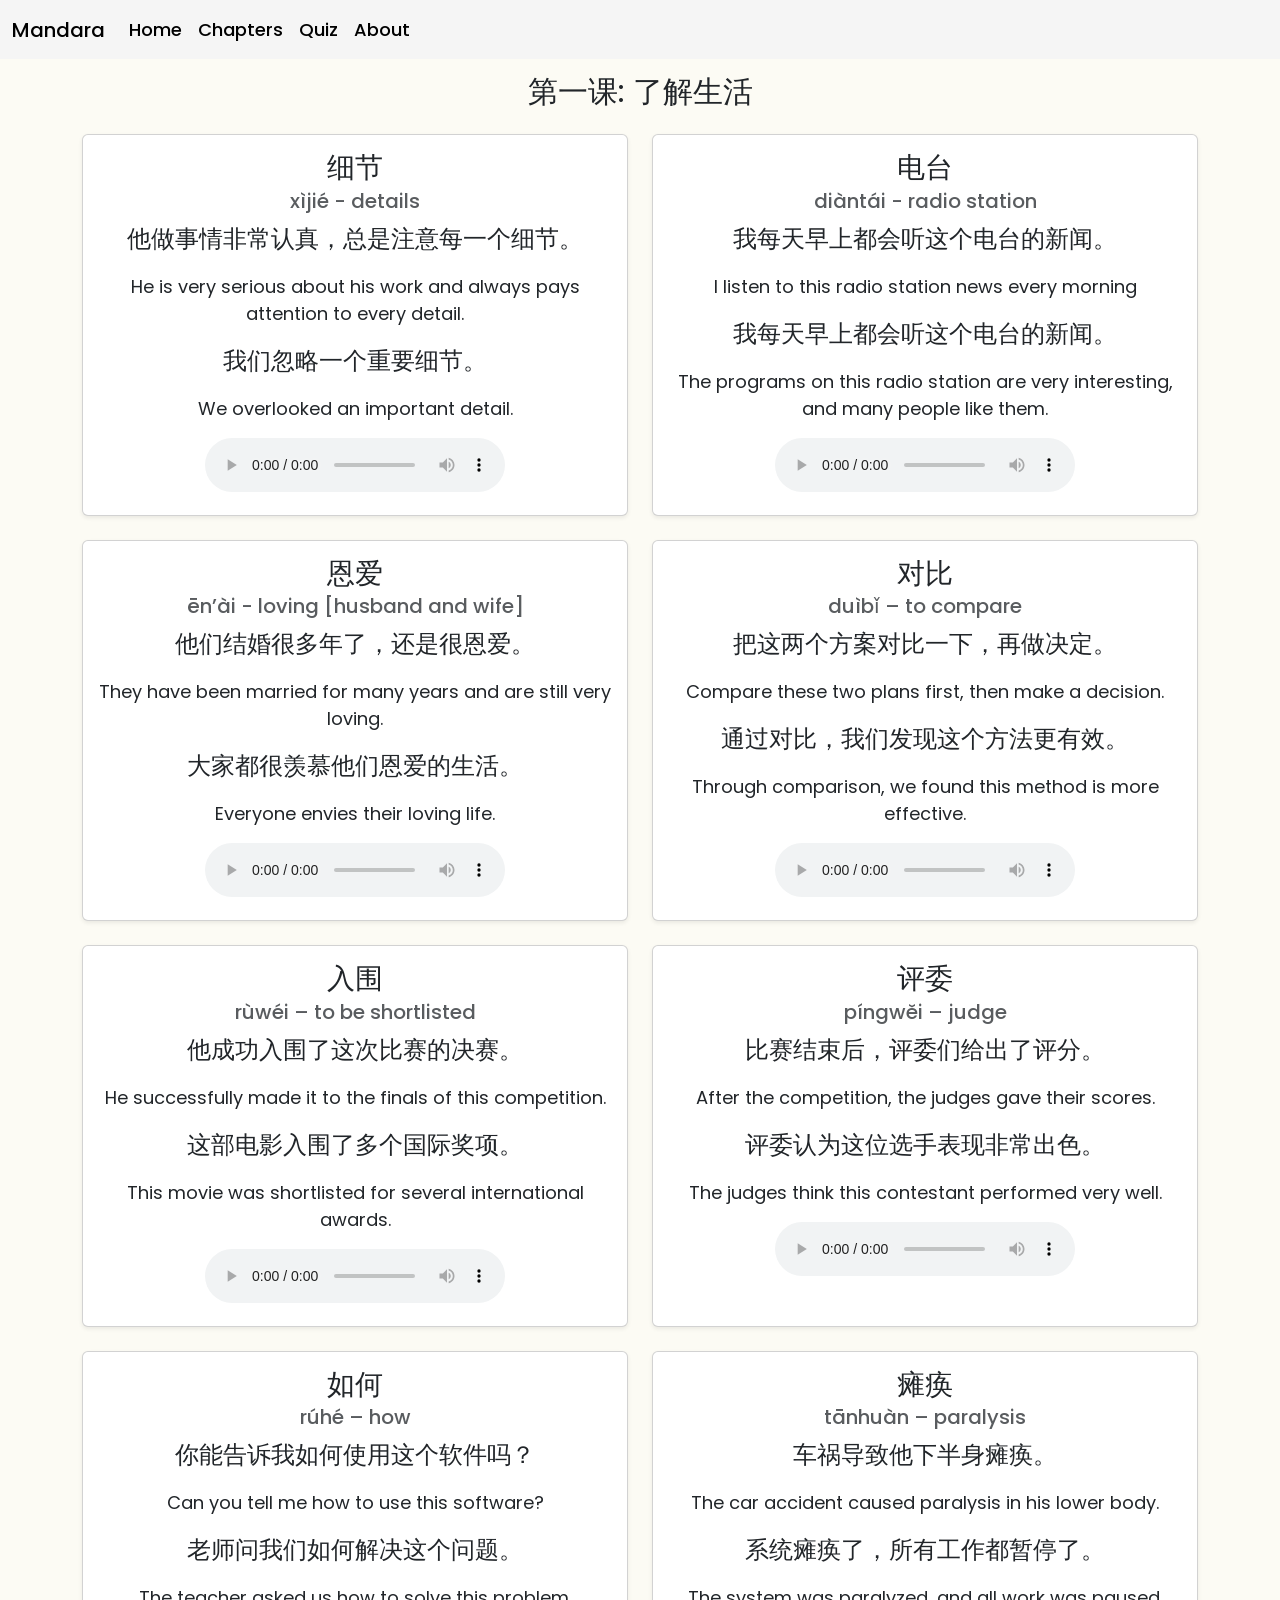
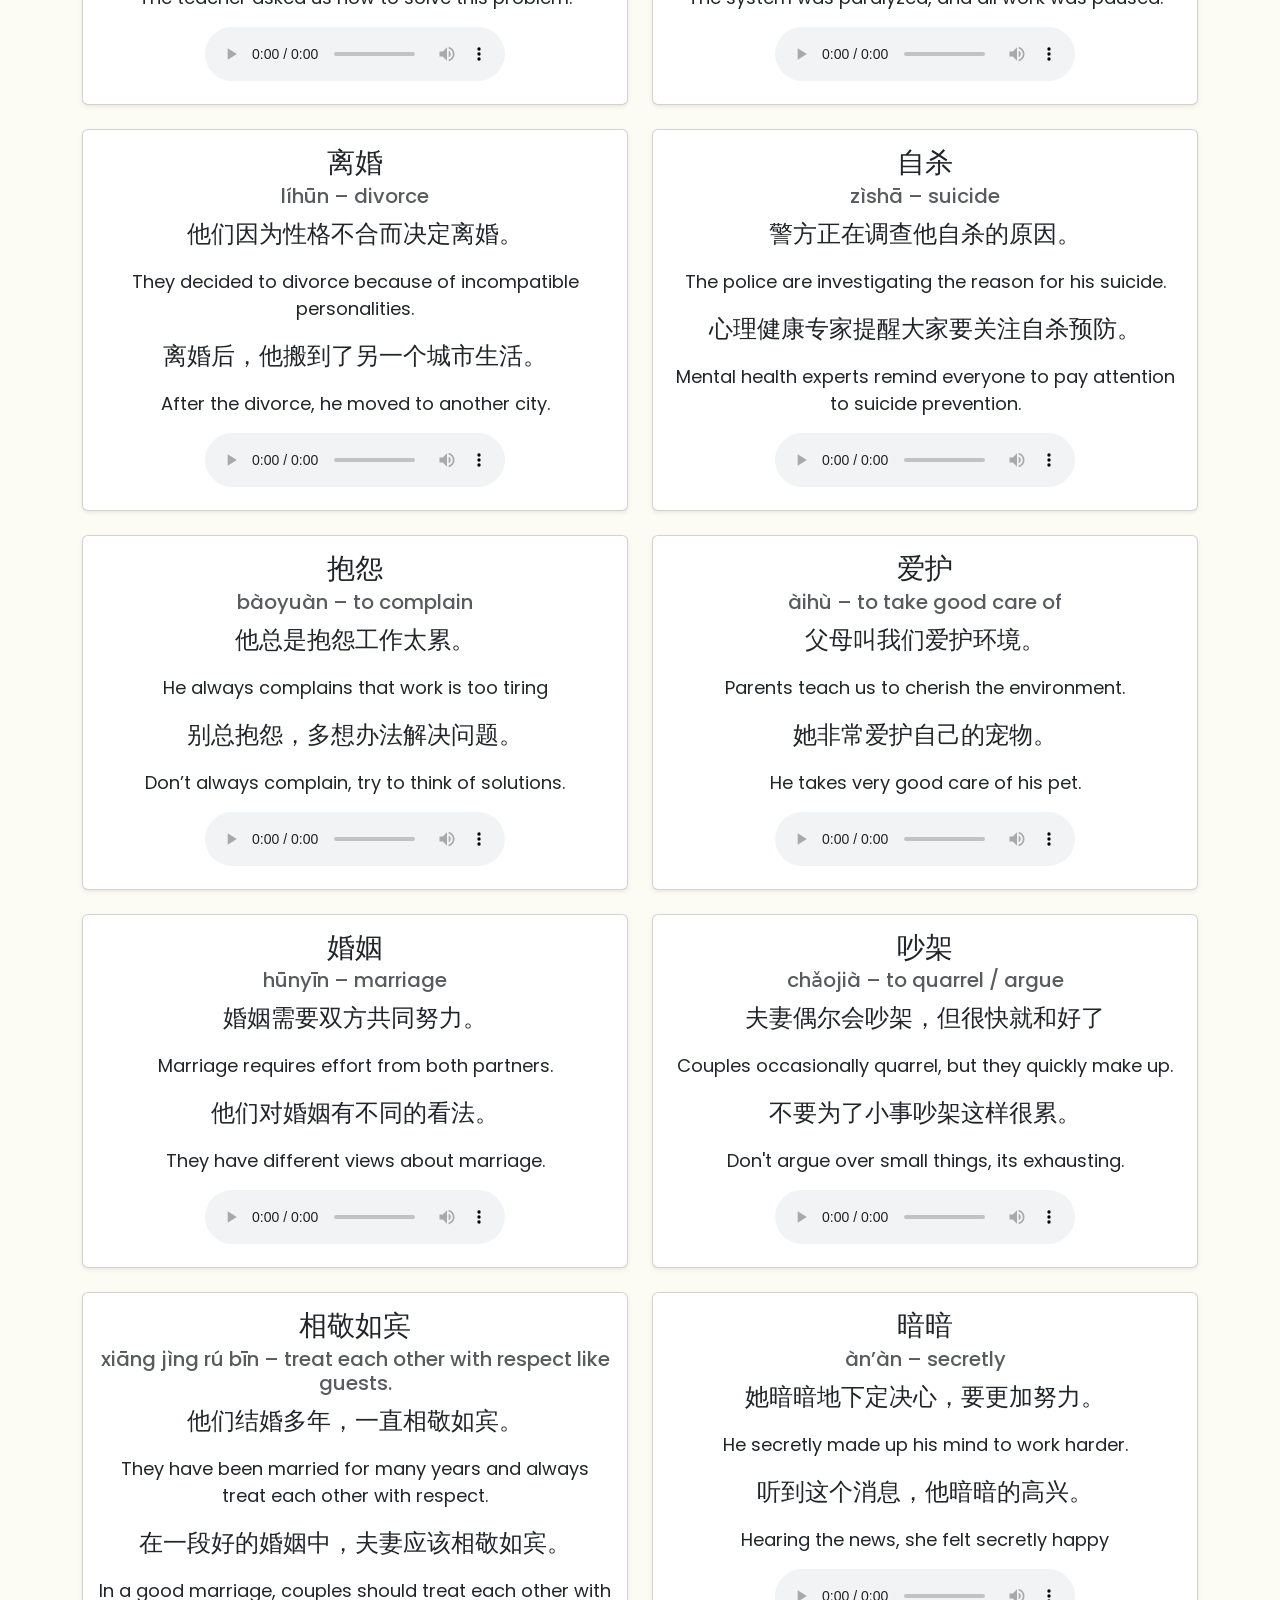
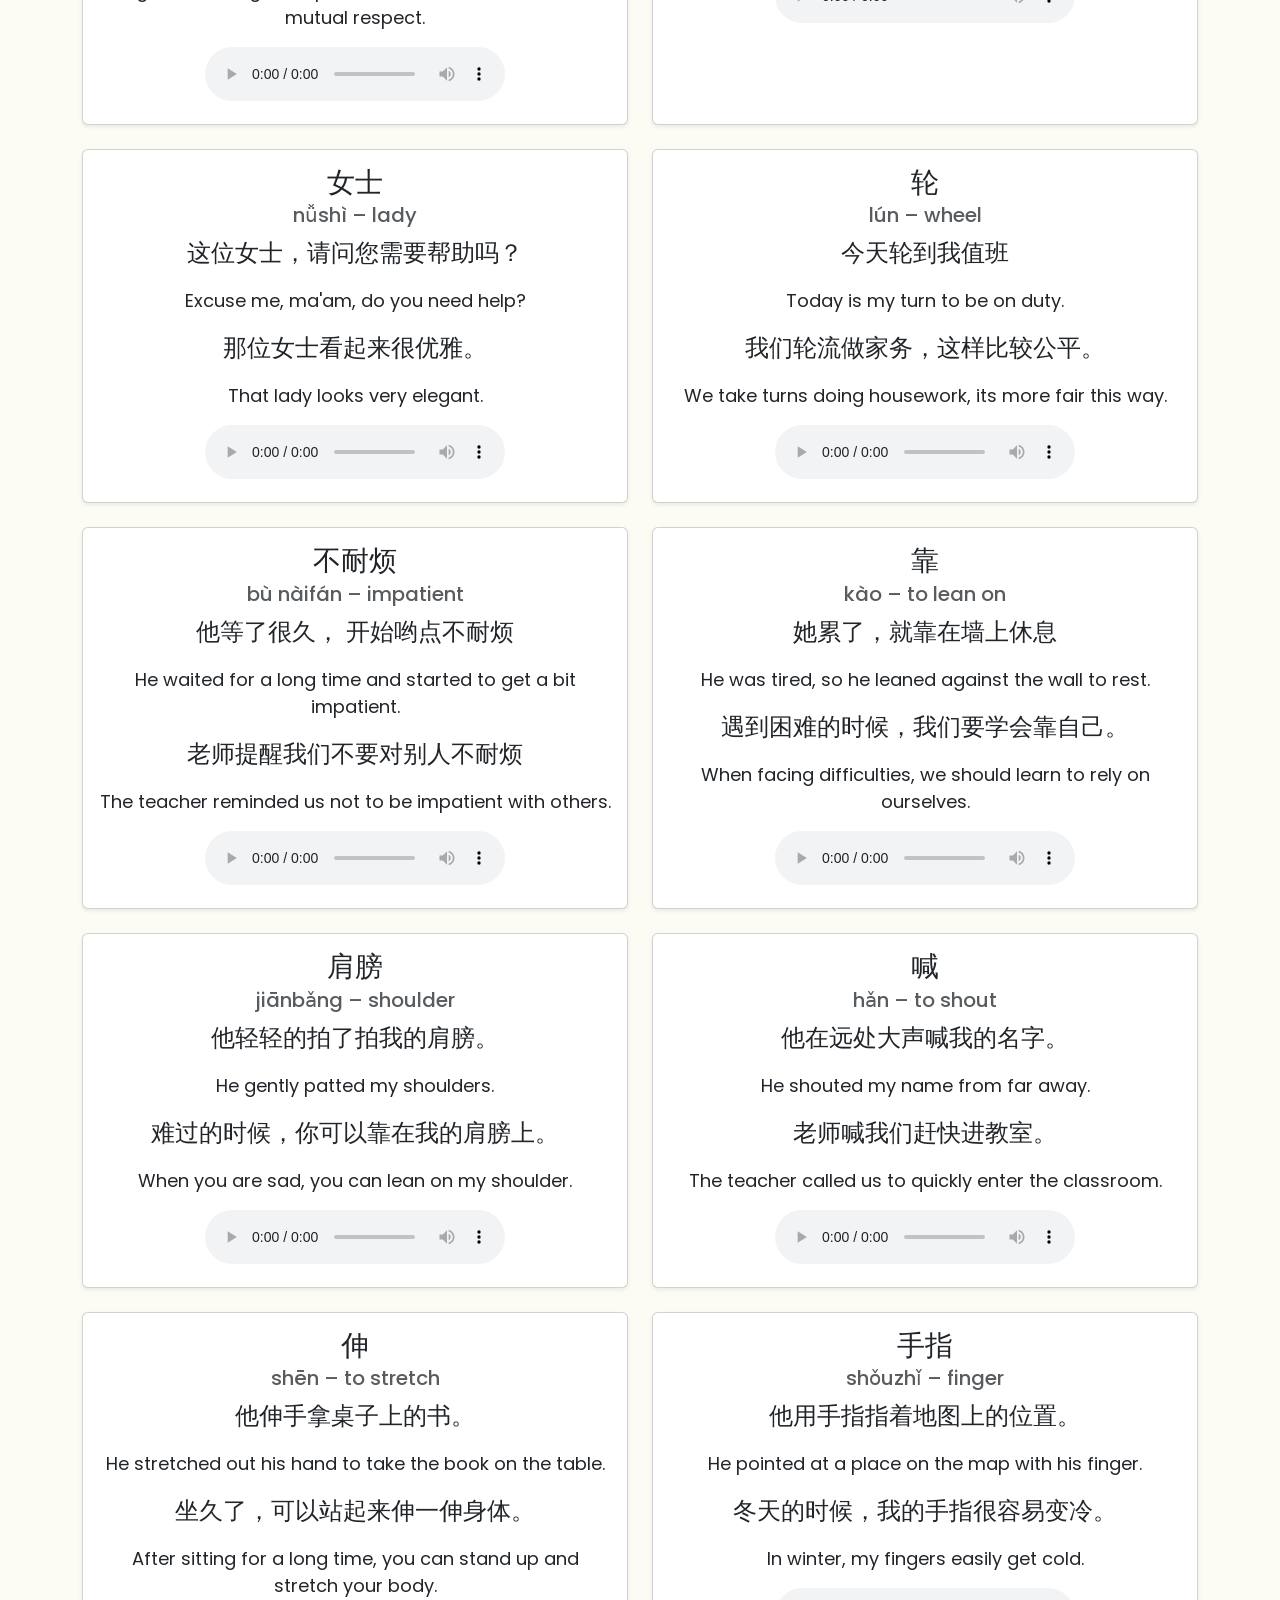
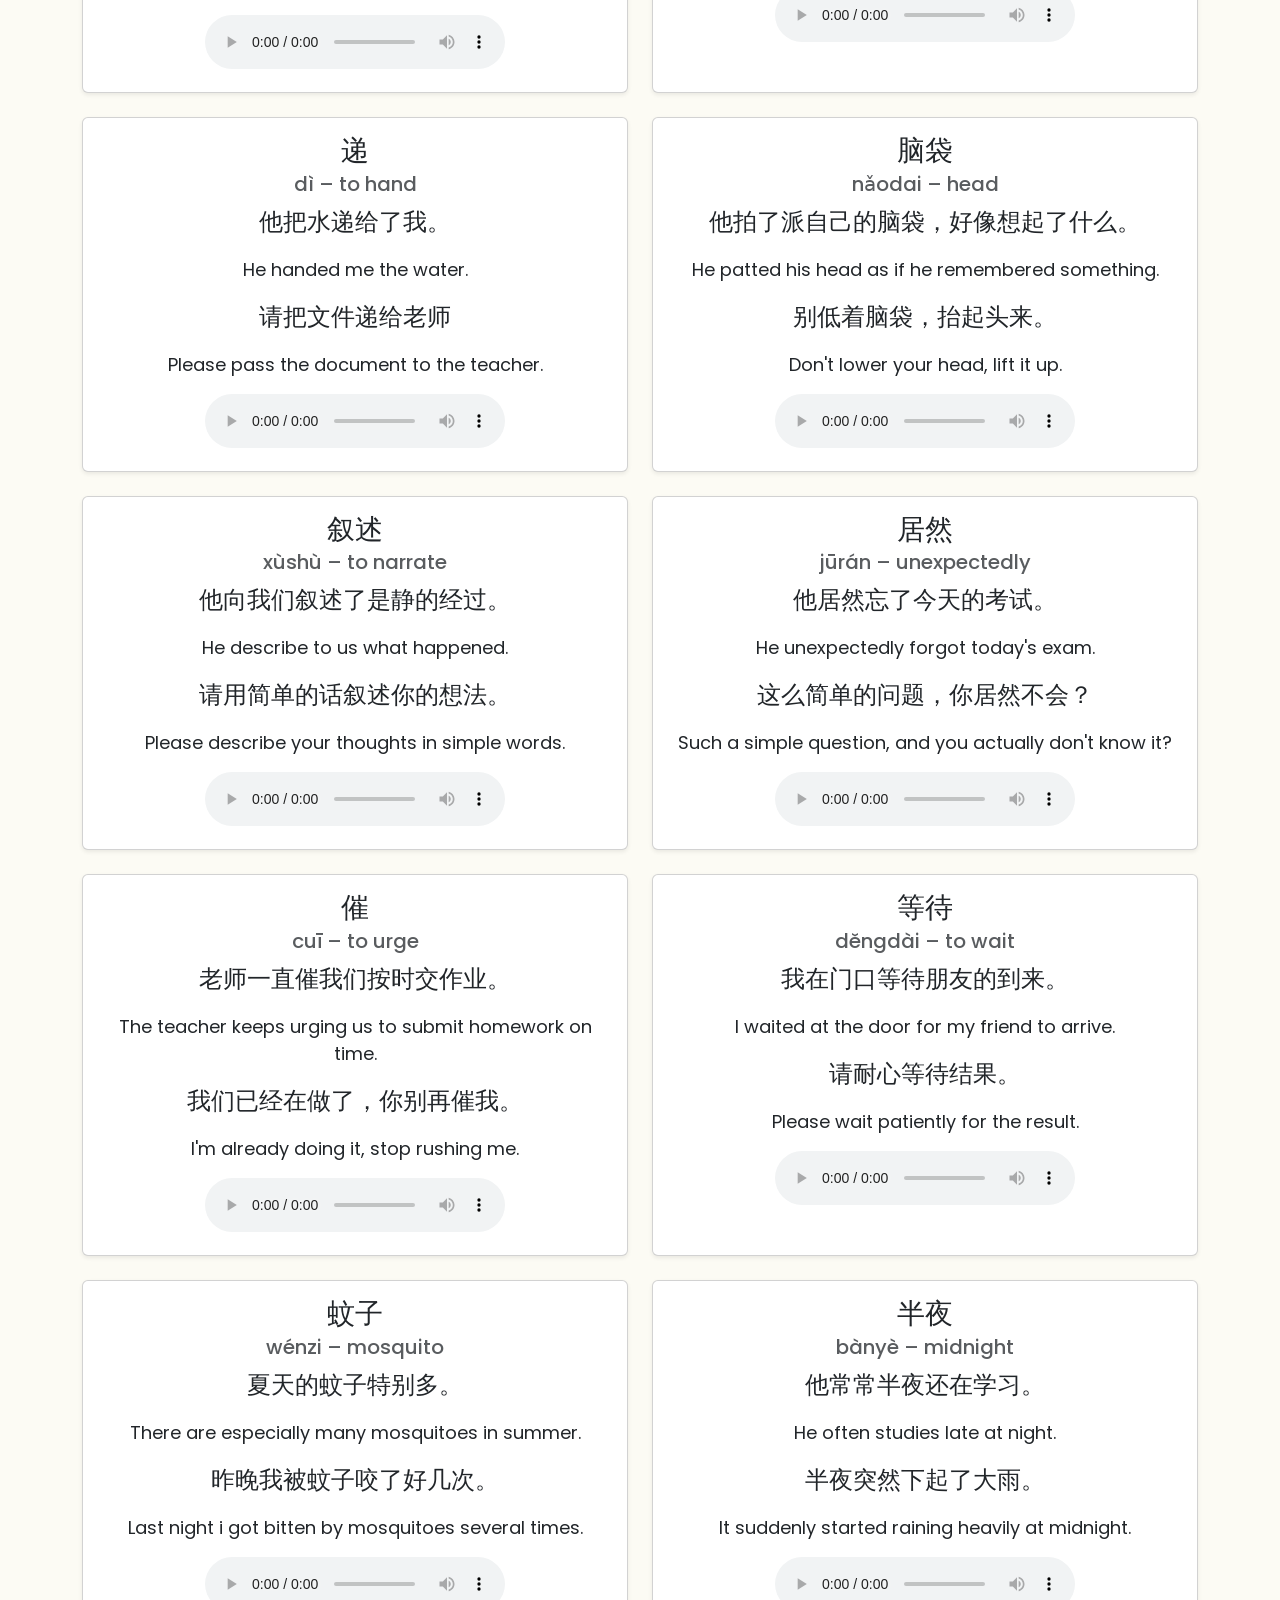
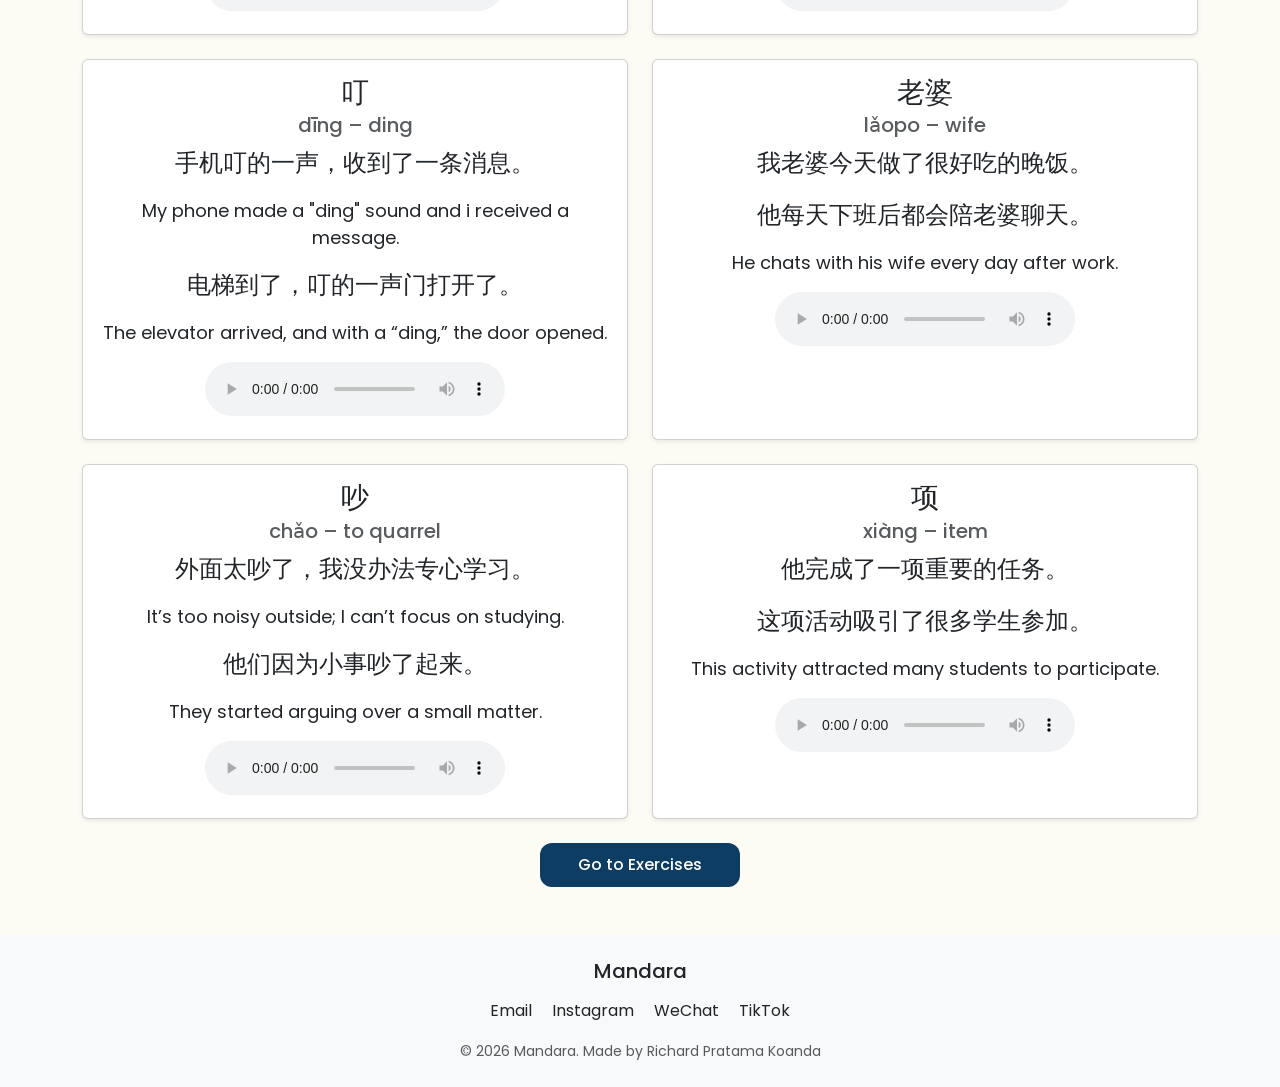
==== commit 8b813cb5: "footer added." ====
--- a/chapter one.html
+++ b/chapter one.html
@@ -612,9 +612,44 @@
       </div>
     </div>
 
-
   </div>
 </div>
 <a href="Exercise 1.html" class = "go-button">Go to Exercises</a>
 </body>
+
+<!-- Footer -->
+<footer class="bg-light text-center py-4 mt-5">
+  
+  <div class="container">
+    
+    <!-- Title -->
+    <h5 class="mb-3">Mandara</h5>
+
+    <!-- Contact Links -->
+    <div class="mb-3">
+      <a href="mailto:your@email.com" class="text-decoration-none me-3 text-dark">
+        Email
+      </a>
+
+      <a href="#" class="text-decoration-none me-3 text-dark">
+        Instagram
+      </a>
+
+      <a href="#" class="text-decoration-none me-3 text-dark">
+        WeChat
+      </a>
+
+      <a href="#" class="text-decoration-none text-dark">
+        TikTok
+      </a>
+    </div>
+
+    <!-- Bottom Text -->
+    <small class="text-muted">
+      © 2026 Mandara. Made by Richard Pratama Koanda
+    </small>
+
+  </div>
+
+</footer>
 </html>
